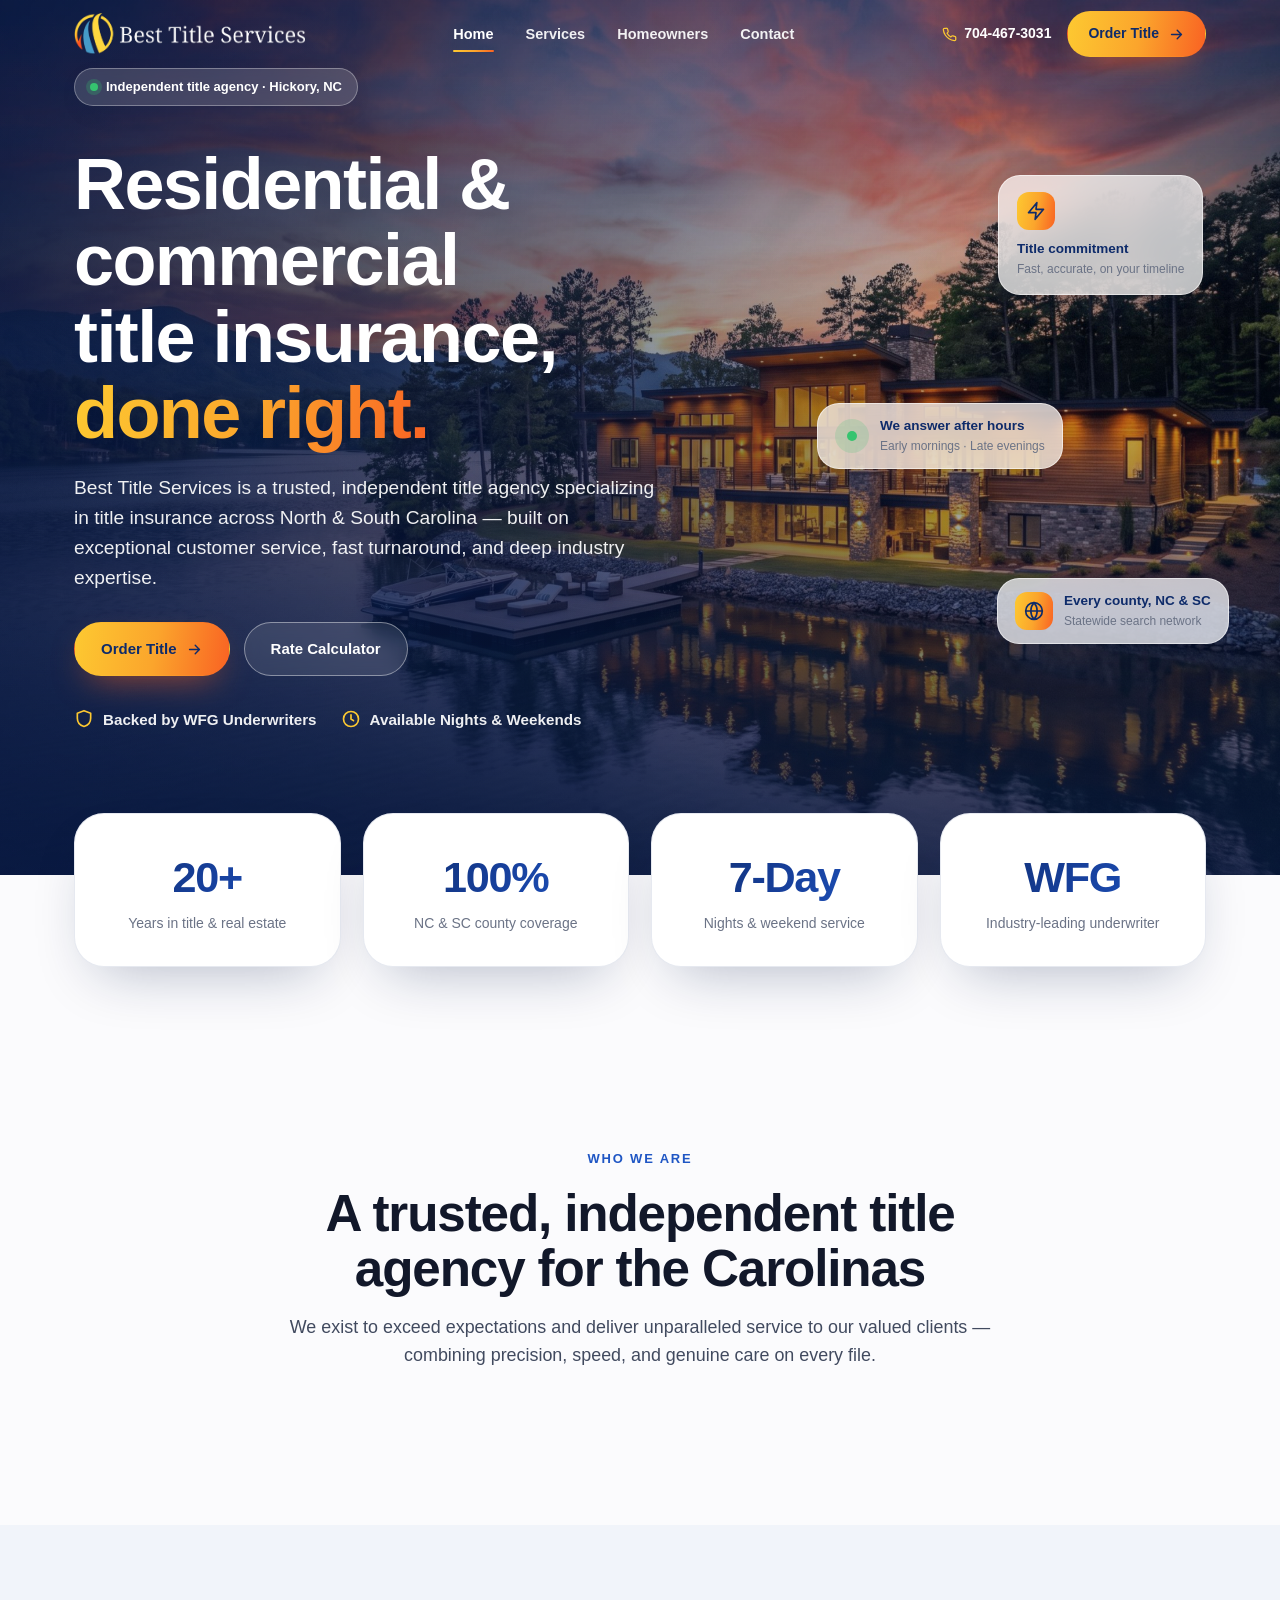
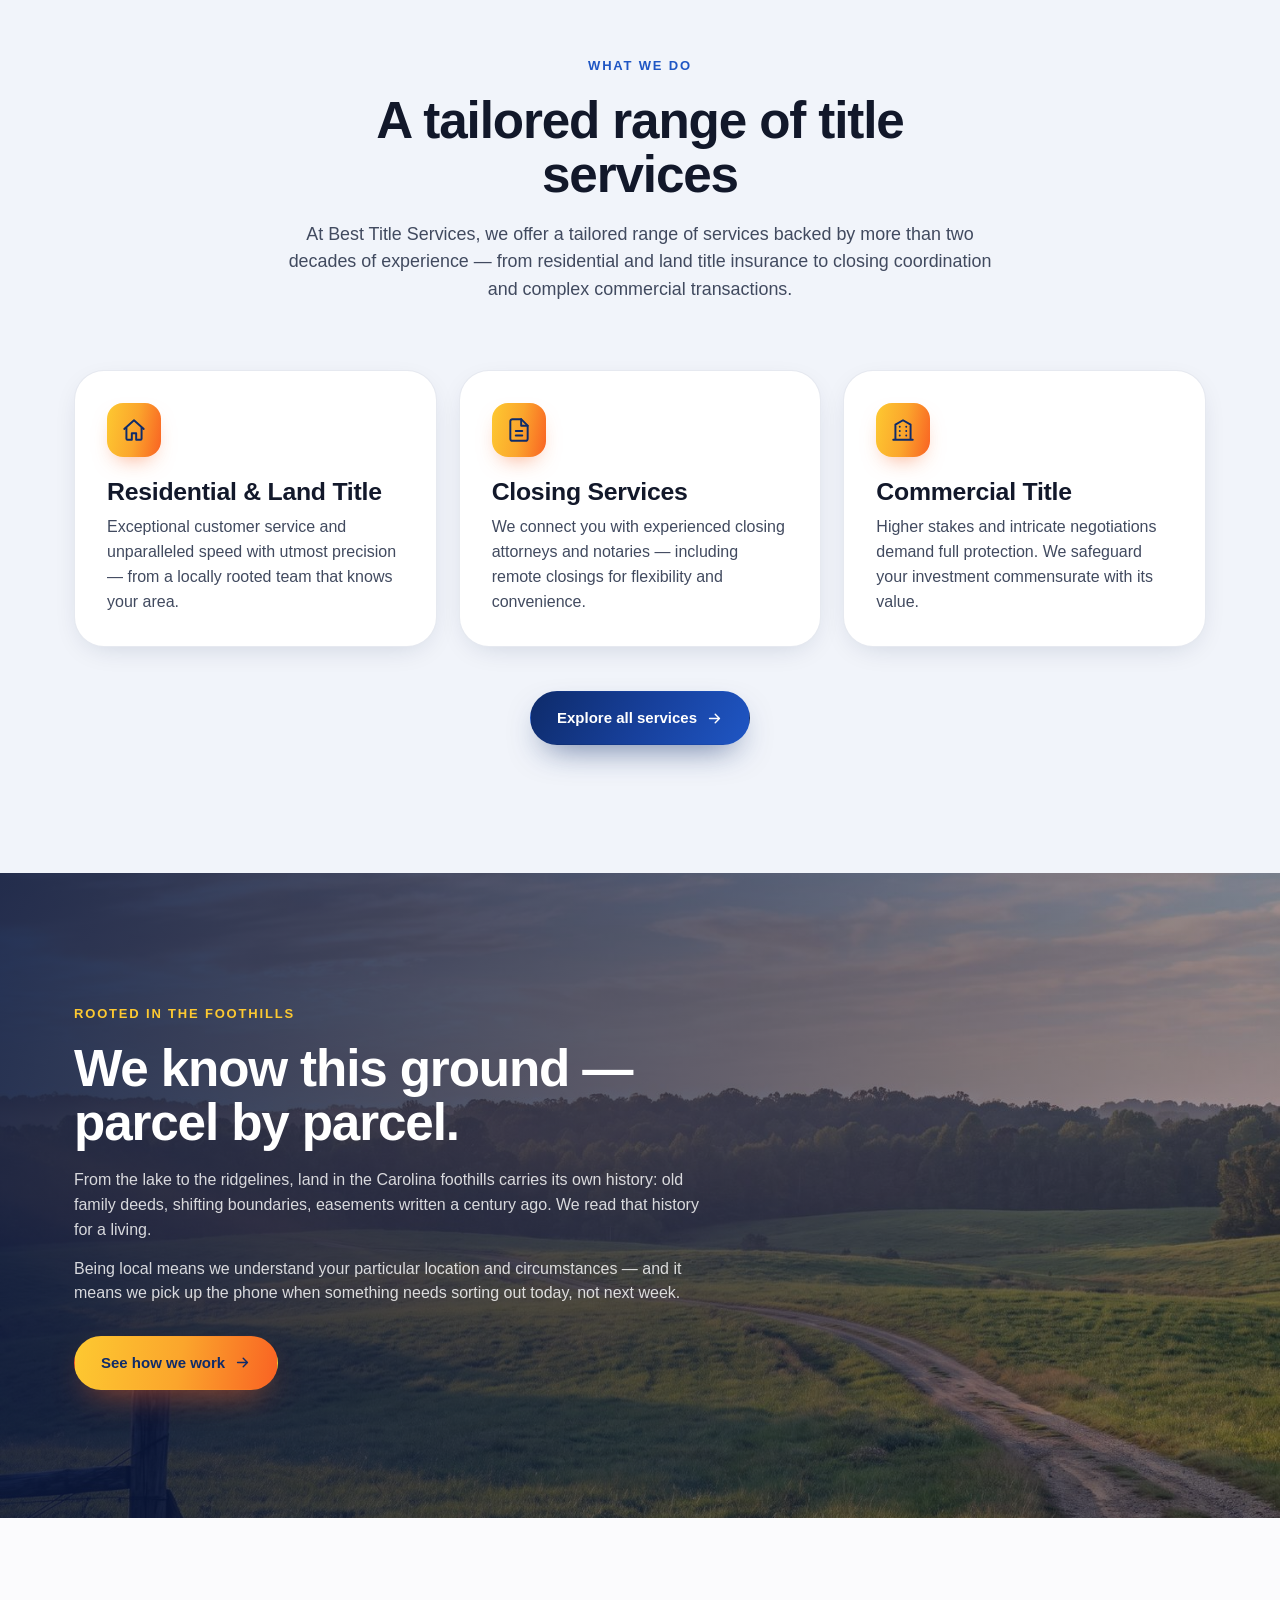
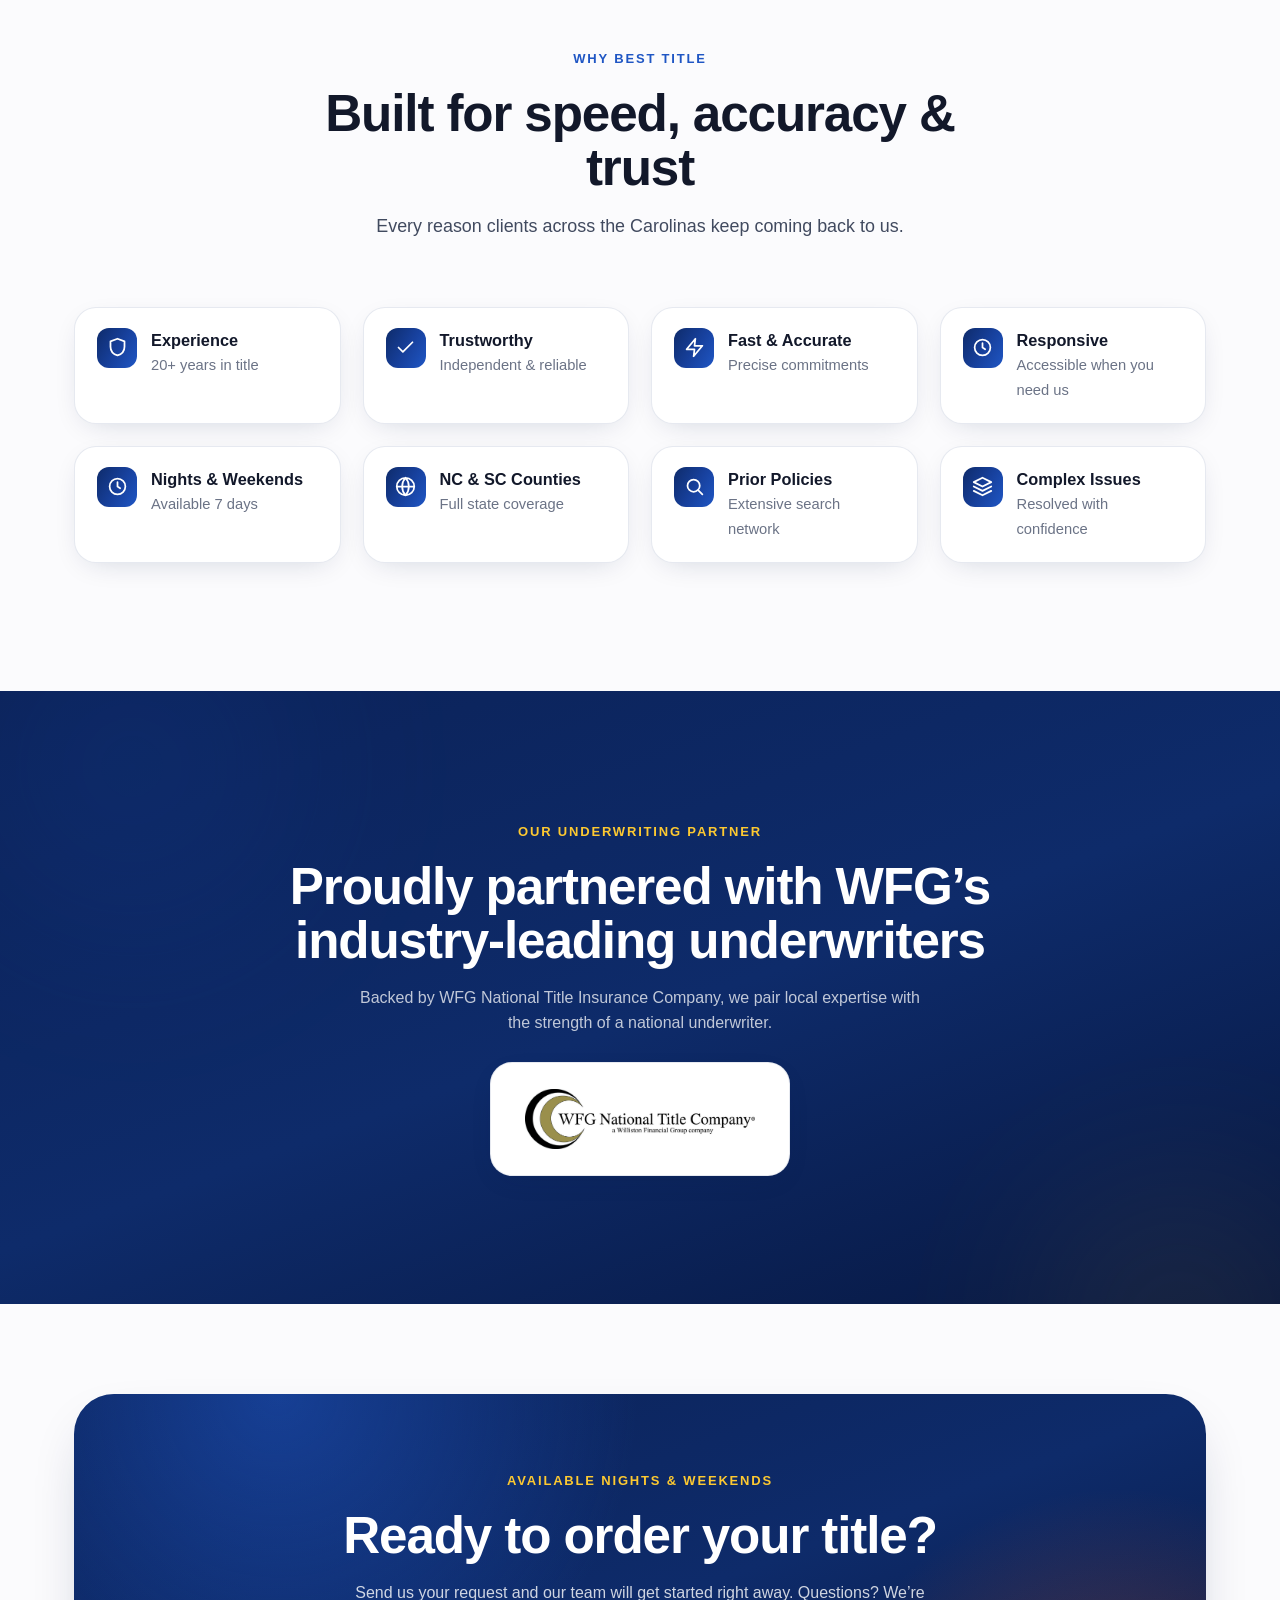
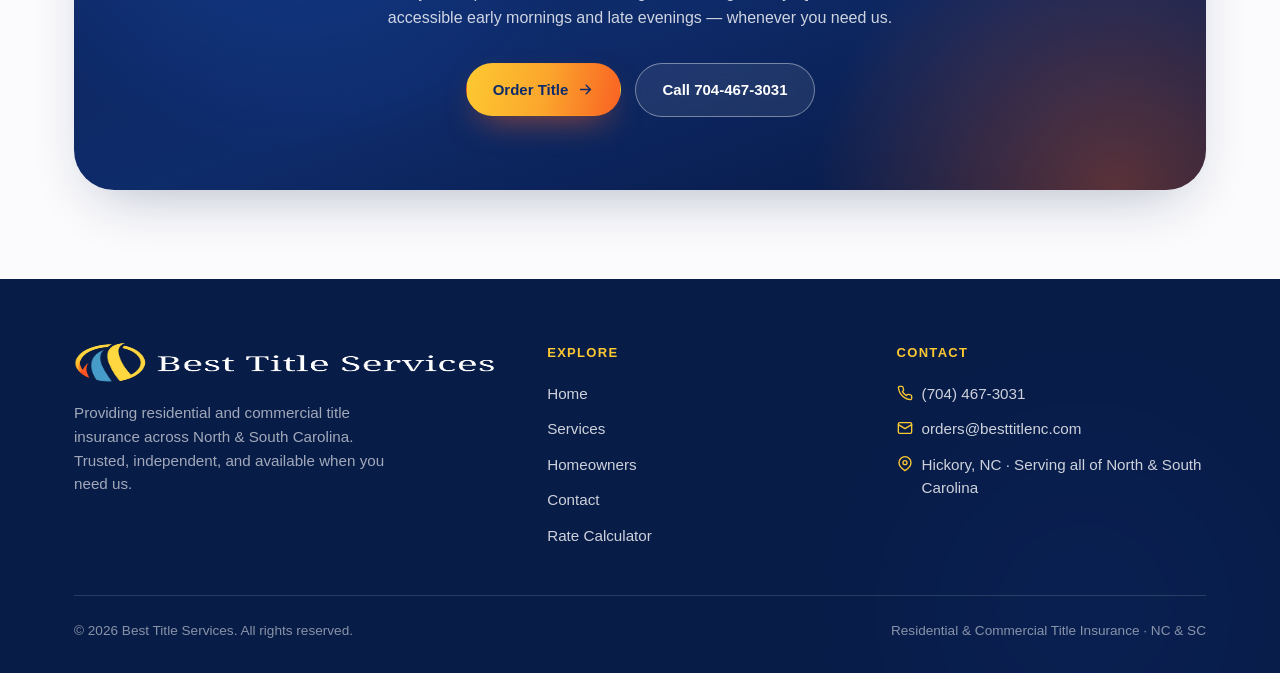
==== index.html @ bedb89c6 "Build Best Title Services site Static four-page site for Best Title Services (Hickory, NC), built on" ====
<!DOCTYPE html>
<html lang="en">
<head>
<meta charset="UTF-8" />
<meta name="viewport" content="width=device-width, initial-scale=1.0" />
<title>Best Title Services — Residential &amp; Commercial Title Insurance in Hickory, NC</title>
<meta name="description" content="Best Title Services is a trusted, independent title agency providing residential and commercial title insurance across North and South Carolina. Based in Hickory, NC. Fast, accurate, and available nights and weekends." />
<link rel="canonical" href="https://www.besttitlenc.com/" />
<meta property="og:title" content="Best Title Services — Residential &amp; Commercial Title Insurance in Hickory, NC" />
<meta property="og:description" content="Best Title Services is a trusted, independent title agency providing residential and commercial title insurance across North and South Carolina. Based in Hickory, NC. Fast, accurate, and available nights and weekends." />
<meta property="og:type" content="website" />
<meta property="og:url" content="https://www.besttitlenc.com/" />
<meta property="og:image" content="https://www.besttitlenc.com/assets/img/hero-lake.jpg" />
<meta name="theme-color" content="#0e2b6a" />
<link rel="icon" href="assets/img/favicon.png" />
<link rel="apple-touch-icon" href="assets/img/favicon.png" />
<link rel="stylesheet" href="assets/css/style.css" />
</head>
<body>

<!-- NAV -->
<header class="nav">
  <div class="nav__inner">
    <a href="index.html" class="nav__logo" aria-label="Best Title Services home">
      <img class="logo-dark" src="assets/img/logo-dark.png" alt="Best Title Services" width="420" height="200" />
      <img class="logo-light" src="assets/img/logo-light.png" alt="Best Title Services" width="420" height="200" />
    </a>
    <nav class="nav__links">
      <a href="index.html" class="active">Home</a>
      <a href="services.html">Services</a>
      <a href="homeowners.html">Homeowners</a>
      <a href="contact.html">Contact</a>
    </nav>
    <div class="nav__cta">
      <a href="tel:7044673031" class="nav__phone"><svg viewBox="0 0 24 24" fill="none" stroke="currentColor" stroke-width="2" stroke-linecap="round" stroke-linejoin="round"><path d="M22 16.92v3a2 2 0 0 1-2.18 2 19.79 19.79 0 0 1-8.63-3.07 19.5 19.5 0 0 1-6-6 19.79 19.79 0 0 1-3.07-8.67A2 2 0 0 1 4.11 2h3a2 2 0 0 1 2 1.72 12.84 12.84 0 0 0 .7 2.81 2 2 0 0 1-.45 2.11L8.09 9.91a16 16 0 0 0 6 6l1.27-1.27a2 2 0 0 1 2.11-.45 12.84 12.84 0 0 0 2.81.7A2 2 0 0 1 22 16.92z"/></svg>704-467-3031</a>
      <a href="mailto:orders@besttitlenc.com?subject=New%20Title%20Request%20Best%20Title%20Services" class="btn btn--primary btn--sm">Order Title <svg viewBox="0 0 24 24" fill="none" stroke="currentColor" stroke-width="2" stroke-linecap="round" stroke-linejoin="round"><path d="M5 12h14M13 6l6 6-6 6"/></svg></a>
      <button class="nav__burger" aria-label="Menu" aria-expanded="false"><span></span><span></span><span></span></button>
    </div>
  </div>
</header>

<div class="mobile-menu">
  <a href="index.html">Home</a>
  <a href="services.html">Services</a>
  <a href="homeowners.html">Homeowners</a>
  <a href="contact.html">Contact</a>
  <a href="tel:7044673031">Call 704-467-3031</a>
  <a href="mailto:orders@besttitlenc.com?subject=New%20Title%20Request%20Best%20Title%20Services" class="btn btn--primary">Order Title</a>
</div>

<!-- HERO -->
<section class="hero hero--home" id="top">
  <div class="hero__bg">
    <img src="assets/img/hero-lake.jpg" alt="Lake Hickory at sunset with the Blue Ridge foothills beyond" fetchpriority="high" width="2400" height="1600" />
  </div>
  <div class="wrap">
    <div class="hero__content" data-reveal>
      <span class="hero__badge"><span class="dot"></span>Independent title agency &middot; Hickory, NC</span>
      <h1>Residential &amp; commercial title insurance, <span class="text-grad">done right.</span></h1>
      <p class="hero__sub">Best Title Services is a trusted, independent title agency specializing in title insurance across North &amp; South Carolina &mdash; built on exceptional customer service, fast turnaround, and deep industry expertise.</p>
      <div class="hero__actions">
        <a href="mailto:orders@besttitlenc.com?subject=New%20Title%20Request%20Best%20Title%20Services" class="btn btn--gold">Order Title <svg viewBox="0 0 24 24" fill="none" stroke="currentColor" stroke-width="2" stroke-linecap="round" stroke-linejoin="round"><path d="M5 12h14M13 6l6 6-6 6"/></svg></a>
        <a href="https://rates.wfgnationaltitle.com/" target="_blank" rel="noopener" class="btn btn--ghost">Rate Calculator</a>
      </div>
      <div class="hero-badges">
        <span><svg viewBox="0 0 24 24" fill="none" stroke="currentColor" stroke-width="2" stroke-linecap="round" stroke-linejoin="round"><path d="M12 2 4 5v6c0 5 3.4 8.6 8 10 4.6-1.4 8-5 8-10V5l-8-3z"/></svg> Backed by WFG Underwriters</span>
        <span><svg viewBox="0 0 24 24" fill="none" stroke="currentColor" stroke-width="2" stroke-linecap="round" stroke-linejoin="round"><circle cx="12" cy="12" r="9"/><path d="M12 7v5l3 2"/></svg> Available Nights &amp; Weekends</span>
      </div>
    </div>
  </div>

  <div class="hero__floats" aria-hidden="true">
    <div class="fc-wrap fc-a" data-parallax="16">
      <div class="float-card anim-float">
        <div class="fc-ico"><svg viewBox="0 0 24 24" fill="none" stroke="currentColor" stroke-width="2" stroke-linecap="round" stroke-linejoin="round"><path d="M13 2 3 14h9l-1 8 10-12h-9l1-8z"/></svg></div>
        <div class="fc-title">Title commitment</div>
        <div class="fc-sub">Fast, accurate, on your timeline</div>
      </div>
    </div>
    <div class="fc-wrap fc-b" data-parallax="26">
      <div class="float-card float-card--row anim-float delay">
        <div class="pulse"><i></i></div>
        <div>
          <div class="fc-title">We answer after hours</div>
          <div class="fc-sub">Early mornings &middot; Late evenings</div>
        </div>
      </div>
    </div>
    <div class="fc-wrap fc-c" data-parallax="12">
      <div class="float-card float-card--row anim-float delay2">
        <div class="fc-ico"><svg viewBox="0 0 24 24" fill="none" stroke="currentColor" stroke-width="2" stroke-linecap="round" stroke-linejoin="round"><path d="M12 2a10 10 0 1 0 0 20 10 10 0 0 0 0-20zM2 12h20M12 2a15 15 0 0 1 0 20 15 15 0 0 1 0-20z"/></svg></div>
        <div>
          <div class="fc-title">Every county, NC &amp; SC</div>
          <div class="fc-sub">Statewide search network</div>
        </div>
      </div>
    </div>
  </div>

</section>

<!-- TRUST STATS -->
<section class="section section--tight stats-float">
  <div class="wrap">
    <div class="stats">
      <div class="stat-card" data-reveal><b class="text-grad-b">20+</b><span>Years in title &amp; real estate</span></div>
      <div class="stat-card d1" data-reveal><b class="text-grad-b">100%</b><span>NC &amp; SC county coverage</span></div>
      <div class="stat-card d2" data-reveal><b class="text-grad-b">7-Day</b><span>Nights &amp; weekend service</span></div>
      <div class="stat-card d3" data-reveal><b class="text-grad-b">WFG</b><span>Industry-leading underwriter</span></div>
    </div>
  </div>
</section>

<!-- INTRO / MISSION -->
<section class="section section--tight">
  <div class="wrap">
    <div class="section-head" data-reveal>
      <span class="eyebrow">Who we are</span>
      <h2>A trusted, independent title agency for the Carolinas</h2>
      <p>We exist to exceed expectations and deliver unparalleled service to our valued clients &mdash; combining precision, speed, and genuine care on every file.</p>
    </div>
  </div>
</section>

<!-- SERVICES PREVIEW -->
<section class="section" style="background:var(--bg-2);">
  <div class="wrap">
    <div class="section-head" data-reveal>
      <span class="eyebrow">What we do</span>
      <h2>A tailored range of title services</h2>
      <p>At Best Title Services, we offer a tailored range of services backed by more than two decades of experience &mdash; from residential and land title insurance to closing coordination and complex commercial transactions.</p>
    </div>
    <div class="grid grid-3">
      <a href="services.html" class="card" data-reveal>
        <div class="card__ico"><svg viewBox="0 0 24 24" fill="none" stroke="currentColor" stroke-width="1.8" stroke-linecap="round" stroke-linejoin="round"><path d="m3 11 9-8 9 8"/><path d="M5 10v10a1 1 0 0 0 1 1h4v-6h4v6h4a1 1 0 0 0 1-1V10"/></svg></div>
        <h3>Residential &amp; Land Title</h3>
        <p>Exceptional customer service and unparalleled speed with utmost precision &mdash; from a locally rooted team that knows your area.</p>
      </a>
      <a href="services.html" class="card d1" data-reveal>
        <div class="card__ico"><svg viewBox="0 0 24 24" fill="none" stroke="currentColor" stroke-width="1.8" stroke-linecap="round" stroke-linejoin="round"><path d="M14 2H6a2 2 0 0 0-2 2v16a2 2 0 0 0 2 2h12a2 2 0 0 0 2-2V8z"/><path d="M14 2v6h6M9 13h6M9 17h6"/></svg></div>
        <h3>Closing Services</h3>
        <p>We connect you with experienced closing attorneys and notaries &mdash; including remote closings for flexibility and convenience.</p>
      </a>
      <a href="services.html" class="card d2" data-reveal>
        <div class="card__ico"><svg viewBox="0 0 24 24" fill="none" stroke="currentColor" stroke-width="1.8" stroke-linecap="round" stroke-linejoin="round"><path d="M3 21h18M5 21V7l7-4 7 4v14M9 9h.01M15 9h.01M9 13h.01M15 13h.01M9 17h.01M15 17h.01"/></svg></div>
        <h3>Commercial Title</h3>
        <p>Higher stakes and intricate negotiations demand full protection. We safeguard your investment commensurate with its value.</p>
      </a>
    </div>
    <div style="text-align:center;margin-top:44px;" data-reveal>
      <a href="services.html" class="btn btn--primary">Explore all services <svg viewBox="0 0 24 24" fill="none" stroke="currentColor" stroke-width="2" stroke-linecap="round" stroke-linejoin="round"><path d="M5 12h14M13 6l6 6-6 6"/></svg></a>
    </div>
  </div>
</section>

<!-- ROOTED LOCALLY -->
<section class="section imgband">
  <div class="imgband__bg"><img src="assets/img/land.jpg" alt="Rolling foothills at golden hour outside Hickory, North Carolina" loading="lazy" width="1500" height="1125" /></div>
  <div class="wrap">
    <div style="max-width:640px;" data-reveal>
      <span class="eyebrow">Rooted in the foothills</span>
      <h2>We know this ground &mdash; parcel by parcel.</h2>
      <p style="margin-top:18px;">From the lake to the ridgelines, land in the Carolina foothills carries its own history: old family deeds, shifting boundaries, easements written a century ago. We read that history for a living.</p>
      <p style="margin-top:14px;">Being local means we understand your particular location and circumstances &mdash; and it means we pick up the phone when something needs sorting out today, not next week.</p>
      <div style="margin-top:30px;">
        <a href="services.html" class="btn btn--gold">See how we work <svg viewBox="0 0 24 24" fill="none" stroke="currentColor" stroke-width="2" stroke-linecap="round" stroke-linejoin="round"><path d="M5 12h14M13 6l6 6-6 6"/></svg></a>
      </div>
    </div>
  </div>
</section>

<!-- WHY CHOOSE -->
<section class="section">
  <div class="wrap">
    <div class="section-head" data-reveal>
      <span class="eyebrow">Why Best Title</span>
      <h2>Built for speed, accuracy &amp; trust</h2>
      <p>Every reason clients across the Carolinas keep coming back to us.</p>
    </div>
    <div class="grid grid-4">
      <div class="feature" data-reveal><div class="feature__ico"><svg viewBox="0 0 24 24" fill="none" stroke="currentColor" stroke-width="2" stroke-linecap="round" stroke-linejoin="round"><path d="M12 2 4 5v6c0 5 3.4 8.6 8 10 4.6-1.4 8-5 8-10V5l-8-3z"/></svg></div><div><b>Experience</b><span>20+ years in title</span></div></div>
      <div class="feature d1" data-reveal><div class="feature__ico"><svg viewBox="0 0 24 24" fill="none" stroke="currentColor" stroke-width="2" stroke-linecap="round" stroke-linejoin="round"><path d="M20 6 9 17l-5-5"/></svg></div><div><b>Trustworthy</b><span>Independent &amp; reliable</span></div></div>
      <div class="feature d2" data-reveal><div class="feature__ico"><svg viewBox="0 0 24 24" fill="none" stroke="currentColor" stroke-width="2" stroke-linecap="round" stroke-linejoin="round"><path d="M13 2 3 14h9l-1 8 10-12h-9l1-8z"/></svg></div><div><b>Fast &amp; Accurate</b><span>Precise commitments</span></div></div>
      <div class="feature d3" data-reveal><div class="feature__ico"><svg viewBox="0 0 24 24" fill="none" stroke="currentColor" stroke-width="2" stroke-linecap="round" stroke-linejoin="round"><circle cx="12" cy="12" r="9"/><path d="M12 7v5l3 2"/></svg></div><div><b>Responsive</b><span>Accessible when you need us</span></div></div>
      <div class="feature" data-reveal><div class="feature__ico"><svg viewBox="0 0 24 24" fill="none" stroke="currentColor" stroke-width="2" stroke-linecap="round" stroke-linejoin="round"><circle cx="12" cy="12" r="9"/><path d="M12 7v5l3 2"/></svg></div><div><b>Nights &amp; Weekends</b><span>Available 7 days</span></div></div>
      <div class="feature d1" data-reveal><div class="feature__ico"><svg viewBox="0 0 24 24" fill="none" stroke="currentColor" stroke-width="2" stroke-linecap="round" stroke-linejoin="round"><path d="M12 2a10 10 0 1 0 0 20 10 10 0 0 0 0-20zM2 12h20M12 2a15 15 0 0 1 0 20 15 15 0 0 1 0-20z"/></svg></div><div><b>NC &amp; SC Counties</b><span>Full state coverage</span></div></div>
      <div class="feature d2" data-reveal><div class="feature__ico"><svg viewBox="0 0 24 24" fill="none" stroke="currentColor" stroke-width="2" stroke-linecap="round" stroke-linejoin="round"><circle cx="11" cy="11" r="7"/><path d="m21 21-4.3-4.3"/></svg></div><div><b>Prior Policies</b><span>Extensive search network</span></div></div>
      <div class="feature d3" data-reveal><div class="feature__ico"><svg viewBox="0 0 24 24" fill="none" stroke="currentColor" stroke-width="2" stroke-linecap="round" stroke-linejoin="round"><path d="M12 2 2 7l10 5 10-5-10-5zM2 17l10 5 10-5M2 12l10 5 10-5"/></svg></div><div><b>Complex Issues</b><span>Resolved with confidence</span></div></div>
    </div>
  </div>
</section>

<!-- WFG PARTNER -->
<section class="section band">
  <div class="blob blob--a" style="top:-30%;left:-10%;opacity:.34;"></div>
  <div class="blob blob--b" style="bottom:-40%;right:-10%;opacity:.24;"></div>
  <div class="wrap">
    <div class="partner" data-reveal>
      <span class="eyebrow eyebrow--light">Our underwriting partner</span>
      <h2>Proudly partnered with WFG&rsquo;s<br>industry-leading underwriters</h2>
      <p style="max-width:580px;margin:18px auto 0;">Backed by WFG National Title Insurance Company, we pair local expertise with the strength of a national underwriter.</p>
      <div class="partner__logo"><img src="assets/img/wfg.png" alt="WFG National Title Insurance Company" loading="lazy" /></div>
    </div>
  </div>
</section>

<!-- CTA -->
<section class="section section--tight">
  <div class="wrap">
    <div class="cta-card" data-reveal>
      <span class="eyebrow eyebrow--light">Available nights &amp; weekends</span>
      <h2>Ready to order your title?</h2>
      <p>Send us your request and our team will get started right away. Questions? We&rsquo;re accessible early mornings and late evenings &mdash; whenever you need us.</p>
      <div class="cta-actions">
        <a href="mailto:orders@besttitlenc.com?subject=New%20Title%20Request%20Best%20Title%20Services" class="btn btn--gold">Order Title <svg viewBox="0 0 24 24" fill="none" stroke="currentColor" stroke-width="2" stroke-linecap="round" stroke-linejoin="round"><path d="M5 12h14M13 6l6 6-6 6"/></svg></a>
        <a href="tel:7044673031" class="btn btn--outline-light">Call 704-467-3031</a>
      </div>
    </div>
  </div>
</section>

<!-- FOOTER -->
<footer class="footer">
  <div class="blob blob--a" style="bottom:-50%;right:-5%;opacity:.20;"></div>
  <div class="wrap">
    <div class="footer__grid">
      <div>
        <div class="footer__logo"><img src="assets/img/logo-light.png" alt="Best Title Services" width="420" height="200" /></div>
        <p>Providing residential and commercial title insurance across North &amp; South Carolina. Trusted, independent, and available when you need us.</p>
      </div>
      <div>
        <h4>Explore</h4>
        <div class="footer__links">
          <a href="index.html">Home</a>
          <a href="services.html">Services</a>
          <a href="homeowners.html">Homeowners</a>
          <a href="contact.html">Contact</a>
          <a href="https://rates.wfgnationaltitle.com/" target="_blank" rel="noopener">Rate Calculator</a>
        </div>
      </div>
      <div>
        <h4>Contact</h4>
        <div class="footer__contact">
          <a href="tel:7044673031"><svg viewBox="0 0 24 24" fill="none" stroke="currentColor" stroke-width="2" stroke-linecap="round" stroke-linejoin="round"><path d="M22 16.92v3a2 2 0 0 1-2.18 2 19.79 19.79 0 0 1-8.63-3.07 19.5 19.5 0 0 1-6-6 19.79 19.79 0 0 1-3.07-8.67A2 2 0 0 1 4.11 2h3a2 2 0 0 1 2 1.72 12.84 12.84 0 0 0 .7 2.81 2 2 0 0 1-.45 2.11L8.09 9.91a16 16 0 0 0 6 6l1.27-1.27a2 2 0 0 1 2.11-.45 12.84 12.84 0 0 0 2.81.7A2 2 0 0 1 22 16.92z"/></svg>(704) 467-3031</a>
          <a href="mailto:orders@besttitlenc.com"><svg viewBox="0 0 24 24" fill="none" stroke="currentColor" stroke-width="2" stroke-linecap="round" stroke-linejoin="round"><rect x="2" y="4" width="20" height="16" rx="2"/><path d="m22 7-10 6L2 7"/></svg>orders@besttitlenc.com</a>
          <span><svg viewBox="0 0 24 24" fill="none" stroke="currentColor" stroke-width="2" stroke-linecap="round" stroke-linejoin="round"><path d="M21 10c0 6-9 12-9 12s-9-6-9-12a9 9 0 0 1 18 0z"/><circle cx="12" cy="10" r="3"/></svg>Hickory, NC &middot; Serving all of North &amp; South Carolina</span>
        </div>
      </div>
    </div>
    <div class="footer__bottom">
      <span>&copy; <span id="year">2026</span> Best Title Services. All rights reserved.</span>
      <span>Residential &amp; Commercial Title Insurance &middot; NC &amp; SC</span>
    </div>
  </div>
</footer>

<script src="assets/js/main.js"></script>
</body>
</html>
---- assets/css/style.css ----
/* =========================================================
   Best Title Services — Design System
   Hickory, NC · Apple-inspired · floating glass · soft motion
   Brand: #0e2b6a navy · #fdc931 gold · #f96223 orange
   ========================================================= */

:root {
  /* Ink & surface */
  --ink:        #12182a;
  --ink-soft:   #414a5f;
  --muted:      #6b7386;
  --line:       rgba(14, 43, 106, 0.10);
  --bg:         #fbfbfd;
  --bg-2:       #f1f4fa;
  --white:      #ffffff;

  /* Brand */
  --navy:       #0e2b6a;
  --navy-deep:  #081c48;
  --navy-lift:  #1f56c4;
  --gold:       #fdc931;
  --gold-deep:  #e8ae12;
  --orange:     #f96223;

  --brand:      #0e2b6a;
  --brand-2:    #1f56c4;

  --grad-brand: linear-gradient(120deg, #0e2b6a 0%, #17409c 52%, #1f56c4 100%);
  --grad-warm:  linear-gradient(100deg, #fdc931 0%, #fba52c 52%, #f96223 100%);
  --grad-ink:   linear-gradient(160deg, #0b2258 0%, #0e2b6a 52%, #071740 100%);

  /* Glass */
  --glass-bg:     rgba(255, 255, 255, 0.66);
  --glass-brd:    rgba(255, 255, 255, 0.72);
  --glass-shadow: 0 20px 50px -20px rgba(8, 28, 72, 0.34);

  /* Radius & motion */
  --r-sm: 14px;
  --r:    22px;
  --r-lg: 30px;
  --r-xl: 40px;
  --ease: cubic-bezier(0.22, 1, 0.36, 1);
  --shadow-card: 0 24px 60px -24px rgba(8, 28, 72, 0.32);
  --shadow-soft: 0 8px 30px -12px rgba(8, 28, 72, 0.20);

  --maxw: 1180px;
  --nav-h: 68px;
}

/* ---------- Reset ---------- */
* { margin: 0; padding: 0; box-sizing: border-box; }
html { scroll-behavior: smooth; -webkit-text-size-adjust: 100%; }
body {
  font-family: -apple-system, BlinkMacSystemFont, "SF Pro Display", "Segoe UI",
               Roboto, Helvetica, Arial, sans-serif;
  color: var(--ink);
  background: var(--bg);
  line-height: 1.55;
  -webkit-font-smoothing: antialiased;
  text-rendering: optimizeLegibility;
  overflow-x: hidden;
}
img { display: block; max-width: 100%; }
a { color: inherit; text-decoration: none; }
button { font-family: inherit; cursor: pointer; }
::selection { background: rgba(253, 201, 49, 0.42); color: var(--navy); }

/* ---------- Layout ---------- */
.wrap { width: 100%; max-width: var(--maxw); margin: 0 auto; padding: 0 24px; }
.section { position: relative; padding: clamp(70px, 10vw, 130px) 0; }
.section--tight { padding: clamp(48px, 7vw, 90px) 0; }

.eyebrow {
  display: inline-block;
  font-size: 13px; font-weight: 700; letter-spacing: 0.14em;
  text-transform: uppercase;
  color: var(--brand-2);
  margin-bottom: 18px;
}
.eyebrow--light { color: var(--gold); }

h1, h2, h3 { letter-spacing: -0.022em; line-height: 1.06; font-weight: 700; color: var(--ink); }
h1 { font-size: clamp(2.5rem, 6vw, 4.5rem); }
h2 { font-size: clamp(2rem, 4.4vw, 3.2rem); }
h3 { font-size: clamp(1.25rem, 2.2vw, 1.55rem); letter-spacing: -0.01em; }
p  { color: var(--ink-soft); font-size: clamp(1rem, 1.2vw, 1.1rem); }

.lead { font-size: clamp(1.1rem, 1.5vw, 1.3rem); color: var(--ink-soft); }
.section-head { max-width: 730px; margin: 0 auto clamp(40px, 6vw, 66px); text-align: center; }
.section-head p { margin-top: 18px; font-size: clamp(1.05rem, 1.4vw, 1.2rem); }

/* Gradient text — warm for dark grounds, blue for light grounds */
.text-grad {
  background: var(--grad-warm);
  -webkit-background-clip: text; background-clip: text;
  -webkit-text-fill-color: transparent; color: transparent;
}
.text-grad-b {
  background: var(--grad-brand);
  -webkit-background-clip: text; background-clip: text;
  -webkit-text-fill-color: transparent; color: transparent;
}

/* ---------- Buttons ---------- */
.btn {
  display: inline-flex; align-items: center; gap: 9px;
  padding: 14px 26px; border-radius: 999px;
  font-size: 15px; font-weight: 650; border: 1px solid transparent;
  transition: transform .35s var(--ease), box-shadow .35s var(--ease),
              background .3s var(--ease), color .3s var(--ease);
  white-space: nowrap;
}
.btn svg { width: 17px; height: 17px; transition: transform .35s var(--ease); }
.btn:hover svg { transform: translateX(3px); }
.btn--primary {
  color: #fff; background: var(--grad-brand);
  box-shadow: 0 14px 34px -14px rgba(14, 43, 106, 0.75);
}
.btn--primary:hover { transform: translateY(-3px); box-shadow: 0 22px 44px -16px rgba(14, 43, 106, 0.85); }
.btn--gold {
  color: var(--navy); background: var(--grad-warm);
  box-shadow: 0 14px 34px -14px rgba(249, 98, 35, 0.7);
}
.btn--gold:hover { transform: translateY(-3px); box-shadow: 0 22px 46px -16px rgba(249, 98, 35, 0.8); }
.btn--ghost { color: var(--ink); background: rgba(255,255,255,0.6); border-color: var(--line); backdrop-filter: blur(8px); }
.btn--ghost:hover { transform: translateY(-3px); box-shadow: var(--shadow-soft); }
.btn--light { color: var(--navy); background: #fff; }
.btn--light:hover { transform: translateY(-3px); box-shadow: 0 20px 40px -14px rgba(0,0,0,0.4); }
.btn--outline-light { color: #fff; border-color: rgba(255,255,255,0.4); background: rgba(255,255,255,0.08); backdrop-filter: blur(8px); }
.btn--outline-light:hover { transform: translateY(-3px); background: rgba(255,255,255,0.16); }
.btn--sm { padding: 11px 20px; font-size: 14px; }

/* ---------- Navbar ---------- */
.nav {
  position: fixed; top: 0; left: 0; right: 0; z-index: 100;
  height: var(--nav-h);
  display: flex; align-items: center;
  transition: background .4s var(--ease), box-shadow .4s var(--ease), backdrop-filter .4s var(--ease);
}
.nav__inner {
  width: 100%; max-width: var(--maxw); margin: 0 auto; padding: 0 24px;
  display: flex; align-items: center; justify-content: space-between; gap: 18px;
}
.nav.scrolled {
  background: rgba(251, 251, 253, 0.80);
  backdrop-filter: saturate(180%) blur(20px);
  -webkit-backdrop-filter: saturate(180%) blur(20px);
  box-shadow: 0 1px 0 rgba(14, 43, 106, 0.08);
}
.nav__logo { display: flex; align-items: center; }
.nav__logo img { height: 42px; width: auto; }
.nav__logo .logo-light { display: none; }
.nav__links { display: flex; align-items: center; gap: 32px; }
.nav__links a {
  font-size: 14.5px; font-weight: 550; color: var(--ink-soft);
  position: relative; transition: color .25s var(--ease);
}
.nav__links a::after {
  content: ""; position: absolute; left: 0; bottom: -7px; height: 2px; width: 0;
  background: var(--grad-warm); border-radius: 2px; transition: width .3s var(--ease);
}
.nav__links a:hover, .nav__links a.active { color: var(--ink); }
.nav__links a:hover::after, .nav__links a.active::after { width: 100%; }
.nav__cta { display: flex; align-items: center; gap: 16px; }
.nav__phone { display: inline-flex; align-items: center; gap: 7px; font-size: 14px; font-weight: 650; color: var(--ink); }
.nav__phone svg { width: 15px; height: 15px; color: var(--brand-2); }
.nav__burger {
  display: none; width: 42px; height: 42px; border-radius: 12px;
  background: rgba(255,255,255,0.6); border: 1px solid var(--line);
  flex-direction: column; align-items: center; justify-content: center; gap: 5px;
}
.nav__burger span { width: 18px; height: 2px; background: var(--ink); border-radius: 2px; transition: .3s var(--ease); }
.nav.open .nav__burger span:nth-child(1) { transform: translateY(7px) rotate(45deg); }
.nav.open .nav__burger span:nth-child(2) { opacity: 0; }
.nav.open .nav__burger span:nth-child(3) { transform: translateY(-7px) rotate(-45deg); }

/* Mobile menu */
.mobile-menu {
  position: fixed; inset: var(--nav-h) 0 auto 0; z-index: 99;
  background: rgba(251,251,253,0.97); backdrop-filter: blur(24px);
  padding: 24px; display: flex; flex-direction: column; gap: 4px;
  transform: translateY(-140%); transition: transform .5s var(--ease);
  box-shadow: var(--shadow-soft); border-bottom: 1px solid var(--line);
}
.mobile-menu.open { transform: translateY(0); }
.mobile-menu a { padding: 14px 8px; font-size: 18px; font-weight: 550; border-bottom: 1px solid var(--line); }
.mobile-menu .btn { margin-top: 16px; justify-content: center; border-bottom: none; }

/* ---------- Backdrop blobs ---------- */
.blob { position: absolute; border-radius: 50%; filter: blur(70px); opacity: 0.5; z-index: 0; pointer-events: none; }
.blob--a { width: 520px; height: 520px; background: radial-gradient(circle, rgba(31,86,196,0.45), transparent 70%); }
.blob--b { width: 460px; height: 460px; background: radial-gradient(circle, rgba(253,201,49,0.40), transparent 70%); }
.blob--c { width: 400px; height: 400px; background: radial-gradient(circle, rgba(249,98,35,0.32), transparent 70%); }

/* ---------- HERO ---------- */
.hero { position: relative; padding-top: calc(var(--nav-h) + clamp(48px, 8vw, 96px)); padding-bottom: clamp(60px, 9vw, 110px); overflow: hidden; }
.hero__badge {
  display: inline-flex; align-items: center; gap: 8px; padding: 8px 15px; margin-bottom: 24px;
  background: rgba(255,255,255,0.7); border: 1px solid var(--glass-brd); border-radius: 999px;
  font-size: 13px; font-weight: 650; color: var(--ink-soft); box-shadow: var(--shadow-soft);
  backdrop-filter: blur(10px);
}
.hero__badge .dot { width: 8px; height: 8px; border-radius: 50%; background: #35c46f; box-shadow: 0 0 0 4px rgba(53,196,111,0.24); }
.hero h1 { margin-bottom: 22px; }
.hero__sub { font-size: clamp(1.08rem, 1.5vw, 1.26rem); color: var(--ink-soft); max-width: 560px; margin-bottom: 32px; }
.hero__actions { display: flex; flex-wrap: wrap; gap: 14px; align-items: center; }

/* Floating glass cards */
.fc-wrap { position: absolute; z-index: 4; transition: transform .5s var(--ease); will-change: transform; }
.float-card {
  background: rgba(255,255,255,0.72); backdrop-filter: blur(20px) saturate(170%);
  -webkit-backdrop-filter: blur(20px) saturate(170%);
  border: 1px solid rgba(255,255,255,0.55); border-radius: var(--r);
  box-shadow: var(--glass-shadow); padding: 16px 18px; min-width: 190px;
}
.float-card .fc-title { font-size: 13.5px; font-weight: 750; color: var(--navy); line-height: 1.3; }
.float-card .fc-sub { font-size: 12px; color: var(--muted); margin-top: 2px; }
.float-card .fc-ico {
  width: 38px; height: 38px; border-radius: 12px; display: grid; place-items: center;
  background: var(--grad-warm); color: var(--navy); margin-bottom: 10px;
}
.float-card .fc-ico svg { width: 20px; height: 20px; }
.float-card--row { display: flex; align-items: center; gap: 11px; padding: 13px 17px; }
.float-card--row .fc-ico { margin-bottom: 0; flex: none; }
.float-card .pulse { width: 34px; height: 34px; border-radius: 50%; background: rgba(53,196,111,0.18); display: grid; place-items: center; flex: none; }
.float-card .pulse i { width: 10px; height: 10px; border-radius: 50%; background: #35c46f; animation: pulsed 2.4s var(--ease) infinite; }
@keyframes pulsed { 0%,100% { box-shadow: 0 0 0 0 rgba(53,196,111,.55); } 60% { box-shadow: 0 0 0 9px rgba(53,196,111,0); } }

@keyframes floaty { 0%,100% { transform: translateY(0); } 50% { transform: translateY(-12px); } }
.anim-float { animation: floaty 6.5s ease-in-out infinite; }
.anim-float.delay { animation-delay: -3.2s; }
.anim-float.delay2 { animation-delay: -1.6s; }

/* ---------- Card grids ---------- */
.grid { display: grid; gap: 22px; }
.grid-2 { grid-template-columns: repeat(2, 1fr); }
.grid-3 { grid-template-columns: repeat(3, 1fr); }
.grid-4 { grid-template-columns: repeat(4, 1fr); }

.card {
  position: relative; background: var(--white); border: 1px solid var(--line);
  border-radius: var(--r-lg); padding: 32px; box-shadow: var(--shadow-soft);
  transition: transform .5s var(--ease), box-shadow .5s var(--ease);
  overflow: hidden; z-index: 1;
}
.card::before {
  content: ""; position: absolute; inset: 0; border-radius: inherit; padding: 1px;
  background: var(--grad-warm); -webkit-mask: linear-gradient(#fff 0 0) content-box, linear-gradient(#fff 0 0);
  -webkit-mask-composite: xor; mask-composite: exclude; opacity: 0; transition: opacity .5s var(--ease);
}
.card:hover { transform: translateY(-8px); box-shadow: var(--shadow-card); }
.card:hover::before { opacity: 1; }
.card__ico {
  width: 54px; height: 54px; border-radius: 16px; display: grid; place-items: center;
  background: var(--grad-warm); color: var(--navy); margin-bottom: 22px;
  box-shadow: 0 10px 22px -10px rgba(249, 98, 35, 0.6);
}
.card__ico svg { width: 26px; height: 26px; }
.card h3 { margin-bottom: 10px; }
.card p { font-size: 1rem; margin-bottom: 12px; }
.card p:last-child { margin-bottom: 0; }
.card strong { color: var(--navy); font-weight: 700; }

/* Feature chips */
.feature {
  display: flex; align-items: flex-start; gap: 14px; padding: 20px 22px;
  background: var(--white); border: 1px solid var(--line); border-radius: var(--r);
  box-shadow: var(--shadow-soft); transition: transform .45s var(--ease), box-shadow .45s var(--ease);
}
.feature:hover { transform: translateY(-6px); box-shadow: var(--shadow-card); }
.feature__ico {
  flex: 0 0 auto; width: 40px; height: 40px; border-radius: 12px; display: grid; place-items: center;
  background: var(--grad-brand); color: #fff;
}
.feature__ico svg { width: 21px; height: 21px; }
.feature b { font-size: 1.02rem; font-weight: 650; display: block; color: var(--ink); }
.feature span { font-size: 0.92rem; color: var(--muted); }

/* ---------- Split / alternating media ---------- */
.split { display: grid; grid-template-columns: 1fr 1fr; gap: clamp(34px, 5vw, 70px); align-items: center; }
.split--rev .split__media { order: 2; }
.split__media {
  position: relative; border-radius: var(--r-xl); overflow: hidden; box-shadow: var(--shadow-card);
  border: 1px solid rgba(255,255,255,0.6); aspect-ratio: 4/3;
}
.split__media img { width: 100%; height: 100%; object-fit: cover; transition: transform 1.1s var(--ease); }
.split__media:hover img { transform: scale(1.05); }
.split__body h2 { margin-bottom: 20px; }
.split__body p { margin-bottom: 16px; }
.badge-pill {
  position: absolute; bottom: 18px; left: 18px; padding: 10px 16px; border-radius: 999px;
  background: rgba(255,255,255,0.85); backdrop-filter: blur(12px); border: 1px solid var(--glass-brd);
  font-size: 13px; font-weight: 750; color: var(--navy); box-shadow: var(--shadow-soft);
}

/* Check list */
.checklist { list-style: none; display: grid; gap: 14px; margin-top: 8px; }
.checklist li { display: flex; align-items: flex-start; gap: 12px; font-size: 1.04rem; color: var(--ink-soft); }
.checklist li svg { flex: 0 0 auto; width: 22px; height: 22px; color: var(--orange); margin-top: 2px; }
.checklist--tight li { font-size: 1rem; }

/* ---------- Dark band / CTA ---------- */
.band { position: relative; overflow: hidden; background: var(--grad-ink); color: #fff; }
.band .eyebrow { color: var(--gold); }
.band h2, .band h3 { color: #fff; }
.band p { color: rgba(255,255,255,0.74); }
.band .wrap { position: relative; z-index: 2; }

.cta-card {
  position: relative; overflow: hidden; border-radius: var(--r-xl); padding: clamp(40px, 6vw, 74px);
  background: var(--grad-ink); color: #fff; text-align: center; box-shadow: var(--shadow-card);
}
.cta-card::after {
  content: ""; position: absolute; inset: 0; z-index: 0;
  background: radial-gradient(620px circle at 18% 0%, rgba(31,86,196,0.55), transparent 58%),
              radial-gradient(520px circle at 92% 100%, rgba(249,98,35,0.34), transparent 58%);
}
.cta-card > * { position: relative; z-index: 1; }
.cta-card h2 { color: #fff; margin-bottom: 18px; }
.cta-card p { color: rgba(255,255,255,0.8); max-width: 580px; margin: 0 auto 32px; }
.cta-actions { display: flex; gap: 14px; justify-content: center; flex-wrap: wrap; }

/* Partner / WFG */
.partner { text-align: center; }
.partner__logo {
  max-width: 300px; margin: 26px auto 0; padding: 26px 34px; background: #fff;
  border-radius: var(--r); border: 1px solid var(--line); box-shadow: var(--shadow-soft);
}
.partner__logo img { width: 100%; height: auto; }

/* Stat row */
.stats { display: grid; grid-template-columns: repeat(4, 1fr); gap: 22px; }
.stat-card {
  text-align: center; padding: 30px 20px; border-radius: var(--r-lg);
  background: var(--white); border: 1px solid var(--line); box-shadow: var(--shadow-card);
  transition: transform .45s var(--ease), box-shadow .45s var(--ease);
}
.stat-card:hover { transform: translateY(-6px); }
.stat-card b { font-size: clamp(2rem, 3.4vw, 2.7rem); font-weight: 750; letter-spacing: -0.03em; display: block; }
.stat-card b .text-grad-b { display: inline; }
.stat-card span { font-size: 14px; color: var(--muted); font-weight: 500; }

/* Accordion */
.accordion { max-width: 860px; margin: 0 auto; display: grid; gap: 14px; }
.acc {
  background: var(--white); border: 1px solid var(--line); border-radius: var(--r);
  box-shadow: var(--shadow-soft); overflow: hidden; transition: box-shadow .4s var(--ease);
}
.acc:hover { box-shadow: var(--shadow-card); }
.acc__q {
  width: 100%; text-align: left; padding: 22px 26px; display: flex; align-items: center;
  justify-content: space-between; gap: 18px; background: none; border: none;
  font-size: clamp(1.02rem, 1.5vw, 1.16rem); font-weight: 650; color: var(--ink);
}
.acc__q .ico { flex: 0 0 auto; width: 28px; height: 28px; border-radius: 50%; display: grid; place-items: center; background: var(--bg-2); transition: transform .4s var(--ease), background .3s; }
.acc__q .ico svg { width: 16px; height: 16px; color: var(--brand-2); }
.acc.open .acc__q .ico { transform: rotate(45deg); background: var(--grad-warm); }
.acc.open .acc__q .ico svg { color: var(--navy); }
.acc__a { max-height: 0; overflow: hidden; transition: max-height .5s var(--ease); }
.acc__a-inner { padding: 0 26px 24px; }
.acc__a-inner p { margin-bottom: 12px; }
.acc__a-inner p:last-child { margin-bottom: 0; }

/* Coverage cards */
.cover-2 { display: grid; grid-template-columns: 1fr 1fr; gap: 22px; }
.cover-card { padding: 34px; border-radius: var(--r-lg); box-shadow: var(--shadow-soft); border: 1px solid var(--line); }
.cover-card--yes { background: linear-gradient(180deg, #ffffff, #f2f6ff); }
.cover-card--no  { background: linear-gradient(180deg, #ffffff, #fff6f1); }
.cover-card h3 { margin-bottom: 20px; display: flex; align-items: center; gap: 12px; }
.cover-card h3 .tag { width: 30px; height: 30px; border-radius: 9px; display: grid; place-items: center; color: #fff; flex: none; }
.cover-card--yes .tag { background: var(--navy); }
.cover-card--no  .tag { background: var(--orange); }
.cover-list { list-style: none; display: grid; gap: 11px; }
.cover-list li { display: flex; align-items: flex-start; gap: 11px; font-size: 0.98rem; color: var(--ink-soft); }
.cover-list li svg { flex: 0 0 auto; width: 19px; height: 19px; margin-top: 3px; }
.cover-card--yes li svg { color: var(--navy); }
.cover-card--no  li svg { color: var(--orange); }

/* ---------- Footer ---------- */
.footer { background: var(--navy-deep); color: rgba(255,255,255,0.72); padding: 64px 0 32px; position: relative; overflow: hidden; }
.footer__grid { display: grid; grid-template-columns: 1.4fr 1fr 1fr; gap: 40px; position: relative; z-index: 2; }
.footer__logo img { height: 40px; margin-bottom: 18px; }
.footer p { color: rgba(255,255,255,0.62); font-size: 0.95rem; max-width: 330px; }
.footer h4 { font-size: 13px; letter-spacing: 0.1em; text-transform: uppercase; color: var(--gold); margin-bottom: 18px; font-weight: 700; }
.footer__links { display: grid; gap: 12px; }
.footer__links a, .footer__contact a, .footer__contact span { color: rgba(255,255,255,0.8); font-size: 0.95rem; transition: color .25s; display: inline-flex; align-items: flex-start; gap: 9px; }
.footer__links a:hover, .footer__contact a:hover { color: var(--gold); }
.footer__contact { display: grid; gap: 12px; }
.footer__contact svg { width: 16px; height: 16px; color: var(--gold); flex: 0 0 auto; margin-top: 3px; }
.footer__bottom {
  margin-top: 48px; padding-top: 24px; border-top: 1px solid rgba(255,255,255,0.14);
  display: flex; justify-content: space-between; gap: 16px; flex-wrap: wrap;
  font-size: 0.85rem; color: rgba(255,255,255,0.52); position: relative; z-index: 2;
}

/* ---------- Scroll reveal ---------- */
[data-reveal] { opacity: 0; transform: translateY(28px); transition: opacity .8s var(--ease), transform .8s var(--ease); }
[data-reveal].in { opacity: 1; transform: none; }
[data-reveal].d1 { transition-delay: .08s; }
[data-reveal].d2 { transition-delay: .16s; }
[data-reveal].d3 { transition-delay: .24s; }
[data-reveal].d4 { transition-delay: .32s; }
@media (prefers-reduced-motion: reduce) {
  [data-reveal] { opacity: 1 !important; transform: none !important; }
  .anim-float, .float-card .pulse i { animation: none; }
  html { scroll-behavior: auto; }
}

/* =========================================================
   Page chrome — hero, subhero, contact, responsive
   ========================================================= */

/* Transparent nav over dark hero */
.nav:not(.scrolled) { background: transparent; box-shadow: none; }
.nav:not(.scrolled) .nav__links a { color: rgba(255,255,255,.92); }
.nav:not(.scrolled) .nav__links a:hover,
.nav:not(.scrolled) .nav__links a.active { color: #fff; }
.nav:not(.scrolled) .nav__phone { color: #fff; }
.nav:not(.scrolled) .nav__phone svg { color: var(--gold); }
.nav:not(.scrolled) .logo-dark { display: none; }
.nav:not(.scrolled) .logo-light { display: block; }
.nav:not(.scrolled) .nav__burger { background: rgba(255,255,255,.16); border-color: rgba(255,255,255,.42); }
.nav:not(.scrolled) .nav__burger span { background: #fff; }
.nav.scrolled .logo-light { display: none; }
.nav.scrolled .logo-dark { display: block; }
/* Order button inverts to gold while the nav sits on the dark hero */
.nav:not(.scrolled) .btn--primary {
  background: var(--grad-warm); color: var(--navy);
  box-shadow: 0 14px 30px -14px rgba(249, 98, 35, 0.8);
}

/* Home full-bleed background hero */
.hero--home {
  min-height: 94svh; display: flex; align-items: center; color: #fff;
  padding-top: var(--nav-h); padding-bottom: clamp(130px, 16vh, 200px);
}
.hero--home .hero__bg { position: absolute; inset: 0; z-index: 0; overflow: hidden; }
.hero--home .hero__bg img { width: 100%; height: 100%; object-fit: cover; will-change: transform; }
.hero--home .hero__bg::after {
  content: ""; position: absolute; inset: 0;
  background:
    linear-gradient(180deg, rgba(7,23,64,.44) 0%, rgba(7,23,64,.16) 38%, rgba(7,23,64,.80) 100%),
    linear-gradient(100deg, rgba(7,23,64,.84) 0%, rgba(7,23,64,.40) 46%, rgba(7,23,64,0) 72%);
}
.hero--home .wrap { position: relative; z-index: 2; }
.hero--home .hero__content { max-width: 700px; }
.hero--home h1 { color: #fff; margin: 16px 0 22px; text-wrap: balance; }
.hero--home .hero__sub { color: rgba(255,255,255,.93); max-width: 590px; margin-bottom: 30px; }
.hero--home .hero__badge { background: rgba(255,255,255,.15); border-color: rgba(255,255,255,.32); color: #fff; }
.hero--home .btn--ghost { color: #fff; border-color: rgba(255,255,255,.42); background: rgba(255,255,255,.10); }
.hero--home .btn--ghost:hover { background: rgba(255,255,255,.2); }
.hero-badges { display: flex; flex-wrap: wrap; gap: 24px; margin-top: 32px; }
.hero-badges span { display: inline-flex; align-items: center; gap: 9px; font-size: .95rem; color: rgba(255,255,255,.93); font-weight: 550; }
.hero-badges svg { width: 20px; height: 20px; color: var(--gold); flex: none; }

/* Floating card placement over the hero */
.hero__floats { position: absolute; inset: 0; z-index: 4; pointer-events: none; }
.hero__floats .fc-wrap { pointer-events: auto; }
.fc-a { top: 20%; right: 6%; }
.fc-b { top: 46%; right: 17%; }
.fc-c { top: 66%; right: 4%; }
@media (max-width: 1080px) { .hero__floats { display: none; } }

.hero__scroll {
  position: absolute; left: 50%; bottom: 96px; transform: translateX(-50%); z-index: 3;
  display: flex; flex-direction: column; align-items: center; gap: 8px;
  color: rgba(255,255,255,.72); font-size: .7rem; letter-spacing: .16em; text-transform: uppercase;
}
.hero__scroll .mouse { width: 22px; height: 34px; border: 2px solid rgba(255,255,255,.55); border-radius: 12px; position: relative; }
.hero__scroll .mouse::after {
  content: ""; position: absolute; top: 6px; left: 50%; transform: translateX(-50%);
  width: 3px; height: 6px; background: #fff; border-radius: 2px; animation: scrolldot 1.9s var(--ease) infinite;
}
@keyframes scrolldot { 0% { opacity: 0; transform: translate(-50%, 0); } 40% { opacity: 1; } 80% { opacity: 0; transform: translate(-50%, 10px); } 100% { opacity: 0; } }
@media (max-width: 720px) { .hero__scroll { display: none; } }

/* Floating stats card overlapping the hero */
.stats-float { position: relative; z-index: 5; margin-top: -62px; padding-top: 0; }
@media (max-width: 720px) { .stats-float { margin-top: -34px; } }

/* Dark subhero for interior pages */
.subhero {
  padding-top: calc(var(--nav-h) + clamp(48px, 7vw, 86px)); padding-bottom: clamp(40px, 6vw, 74px);
  background: var(--grad-ink); color: #fff; position: relative; overflow: hidden;
}
.subhero::before {
  content: ""; position: absolute; width: 480px; height: 480px; border-radius: 50%;
  background: radial-gradient(circle, rgba(31,86,196,.55), transparent 70%); filter: blur(60px); top: -180px; right: -70px;
}
.subhero::after {
  content: ""; position: absolute; width: 420px; height: 420px; border-radius: 50%;
  background: radial-gradient(circle, rgba(253,201,49,.26), transparent 70%); filter: blur(60px); bottom: -220px; left: -110px;
}
.subhero .wrap { position: relative; z-index: 2; }
.subhero .section-head { margin-bottom: 0; }
.subhero .eyebrow { color: var(--gold); }
.subhero h1 { color: #fff; }
.subhero p { color: rgba(255,255,255,.86); }

/* Image band with overlay copy */
.imgband { position: relative; overflow: hidden; color: #fff; }
.imgband__bg { position: absolute; inset: 0; z-index: 0; }
.imgband__bg img { width: 100%; height: 100%; object-fit: cover; }
.imgband__bg::after {
  content: ""; position: absolute; inset: 0;
  background: linear-gradient(100deg, rgba(7,23,64,.88) 0%, rgba(7,23,64,.62) 55%, rgba(7,23,64,.34) 100%);
}
.imgband .wrap { position: relative; z-index: 2; }
.imgband h2 { color: #fff; }
.imgband p { color: rgba(255,255,255,.82); }
.imgband .eyebrow { color: var(--gold); }

/* Expanded coverage callout */
.callout {
  display: flex; gap: 22px; align-items: center; justify-content: space-between; flex-wrap: wrap;
  padding: 30px 34px; border-radius: var(--r-lg);
  background: linear-gradient(120deg, rgba(31,86,196,.08), rgba(253,201,49,.14));
  border: 1px solid var(--line); box-shadow: var(--shadow-soft);
}
.callout__t h3 { margin-bottom: 8px; }
.callout__t p { font-size: 1rem; max-width: 640px; margin: 0; }
.callout .btn { flex: none; }

/* Contact page */
.contact-grid { display: grid; grid-template-columns: 1fr 1fr; gap: 30px; align-items: start; }
.contact-cards { display: grid; gap: 18px; }
.contact-card {
  display: flex; gap: 16px; align-items: flex-start; padding: 24px;
  background: var(--white); border: 1px solid var(--line); border-radius: var(--r); box-shadow: var(--shadow-soft);
  transition: transform .4s var(--ease), box-shadow .4s var(--ease);
}
.contact-card:hover { transform: translateY(-5px); box-shadow: var(--shadow-card); }
.contact-card .ci { flex: 0 0 auto; width: 48px; height: 48px; border-radius: 14px; display: grid; place-items: center; background: var(--grad-brand); color: #fff; }
.contact-card .ci svg { width: 22px; height: 22px; }
.contact-card h3 { font-size: 1.05rem; margin-bottom: 4px; }
.contact-card a, .contact-card p { color: var(--ink-soft); font-size: 1rem; }
.contact-card a:hover { color: var(--brand-2); }
.form-card { padding: clamp(26px, 4vw, 40px); background: var(--white); border: 1px solid var(--line); border-radius: var(--r-lg); box-shadow: var(--shadow-card); }
.form-row { display: grid; grid-template-columns: 1fr 1fr; gap: 16px; }
.field { margin-bottom: 16px; }
.field label { display: block; font-size: .85rem; font-weight: 650; color: var(--ink); margin-bottom: 7px; }
.field input, .field textarea, .field select {
  width: 100%; padding: 13px 15px; border: 1px solid var(--line); border-radius: 12px;
  font: inherit; font-size: .98rem; color: var(--ink); background: var(--bg);
  transition: border-color .25s var(--ease), box-shadow .25s var(--ease);
}
.field input:focus, .field textarea:focus, .field select:focus {
  outline: none; border-color: var(--brand-2); box-shadow: 0 0 0 3px rgba(31,86,196,.16); background: #fff;
}
.field textarea { resize: vertical; min-height: 130px; }

/* ---------- Responsive ---------- */
@media (max-width: 980px) {
  .split, .split--rev .split__media { grid-template-columns: 1fr; order: unset; }
  .split--rev .split__body { order: 2; }
  .grid-3, .grid-4 { grid-template-columns: repeat(2, 1fr); }
  .stats { grid-template-columns: repeat(2, 1fr); }
  .footer__grid { grid-template-columns: 1fr 1fr; }
}
@media (max-width: 820px) {
  .contact-grid { grid-template-columns: 1fr; }
  .form-row { grid-template-columns: 1fr; }
}
@media (max-width: 720px) {
  .nav__links, .nav__phone { display: none; }
  .nav__cta > .btn { display: none; }
  .nav__logo img { height: 34px; }
  .nav__burger { display: flex; }
  .grid-2, .grid-3, .grid-4, .cover-2 { grid-template-columns: 1fr; }
  .footer__grid { grid-template-columns: 1fr; }
  .hero--home { min-height: 88svh; padding-bottom: 110px; }
  .callout { flex-direction: column; align-items: flex-start; }
}
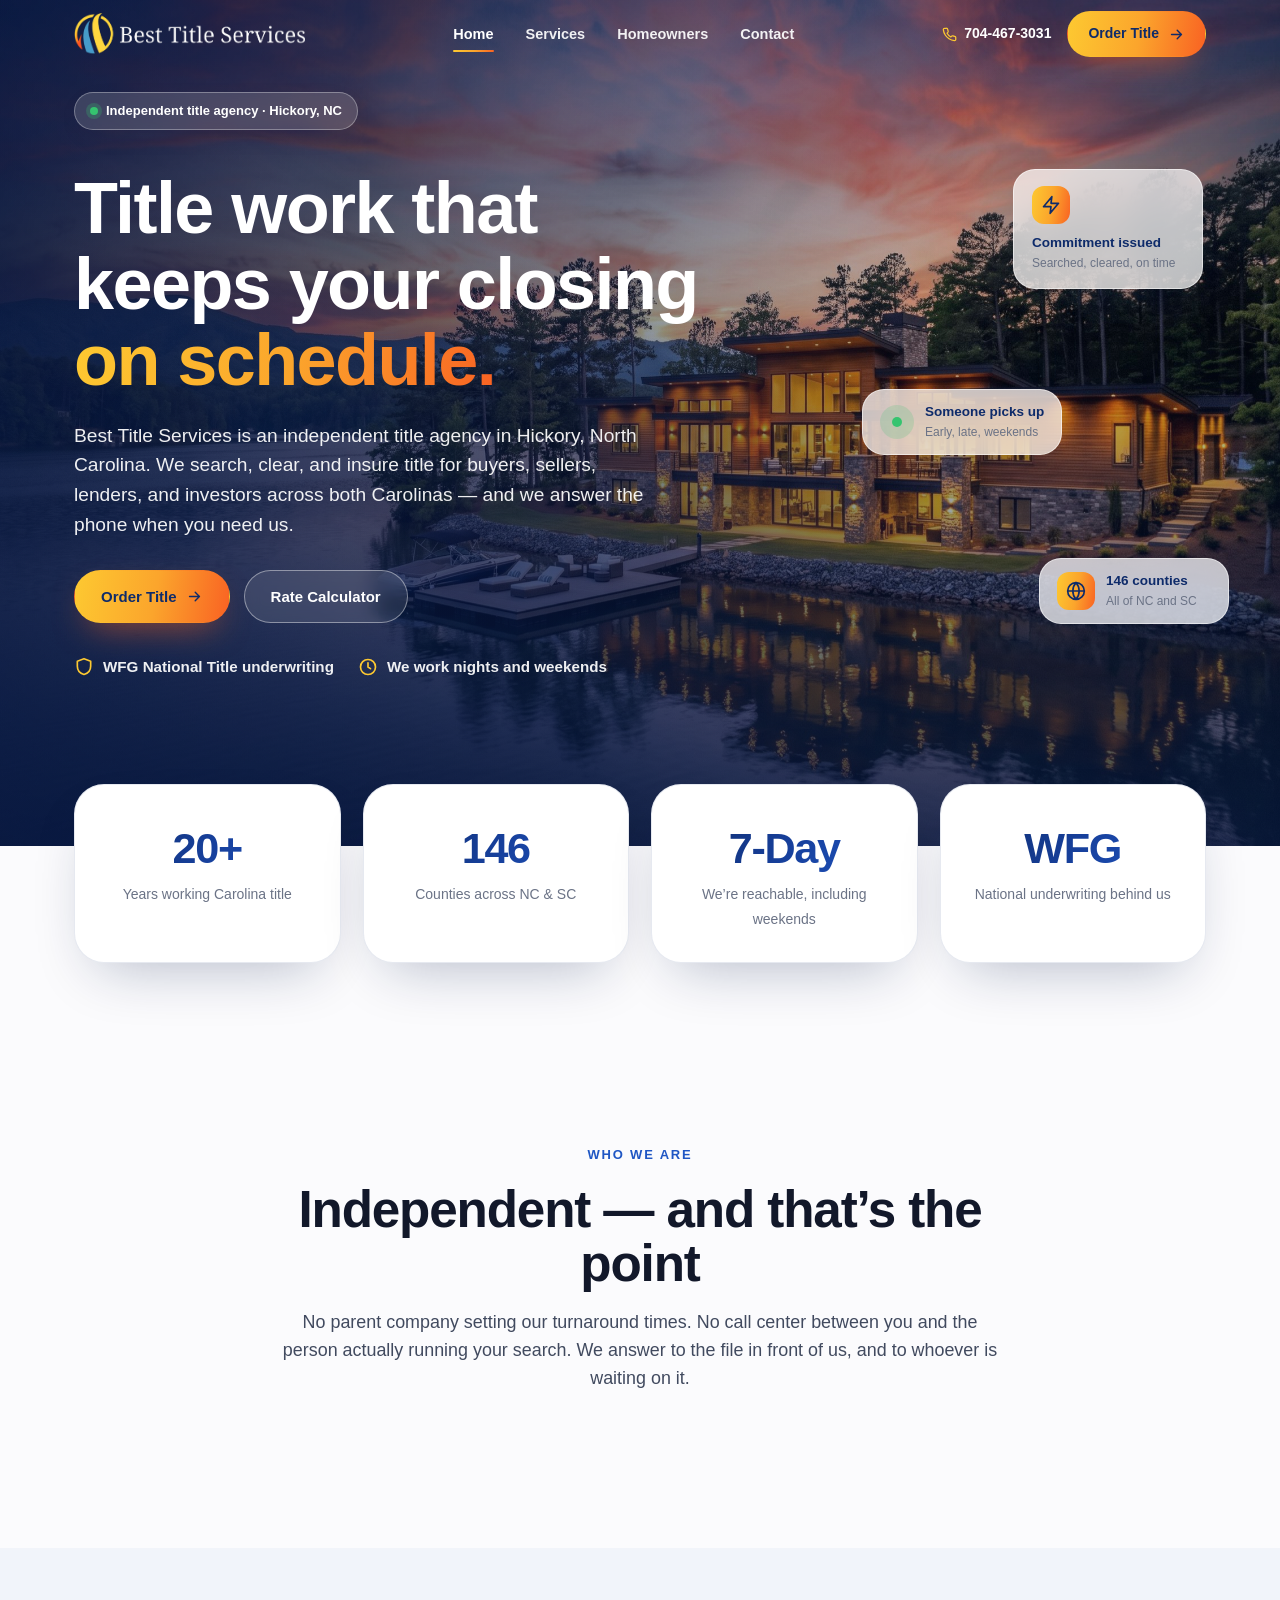
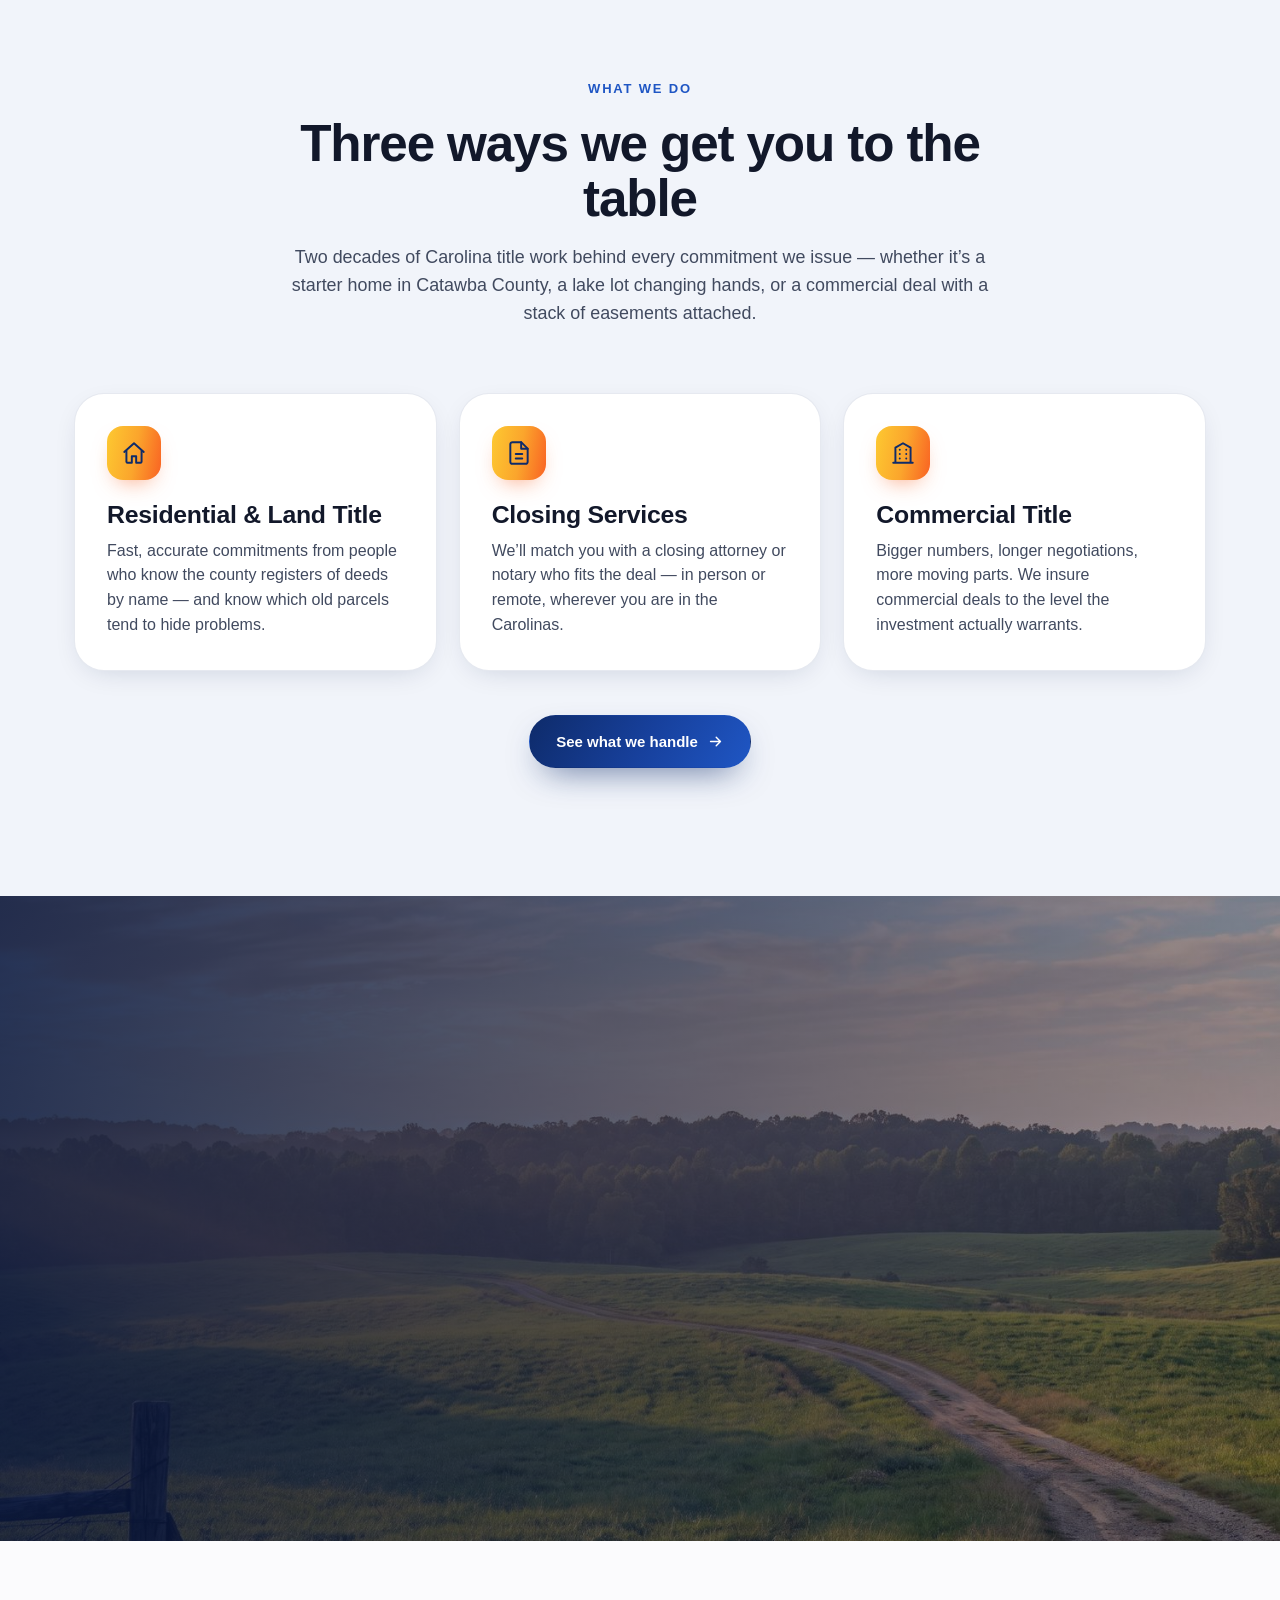
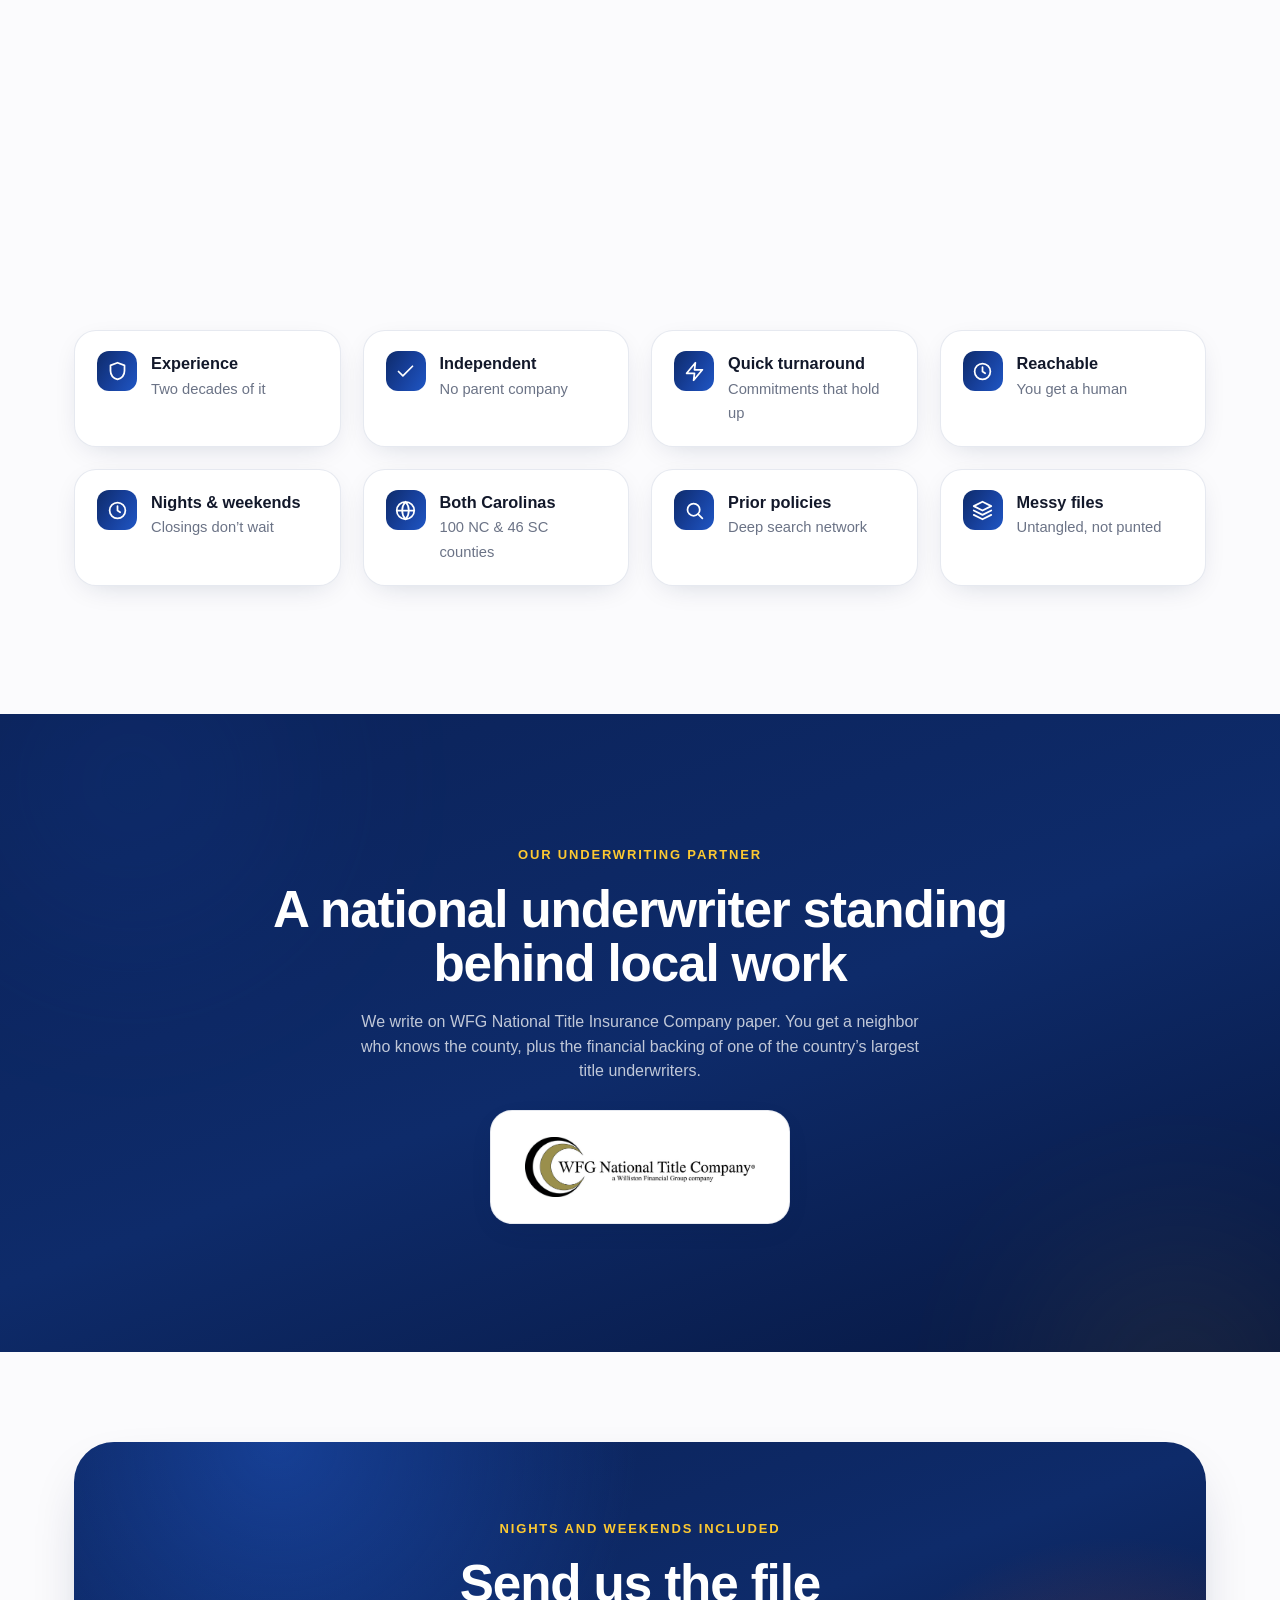
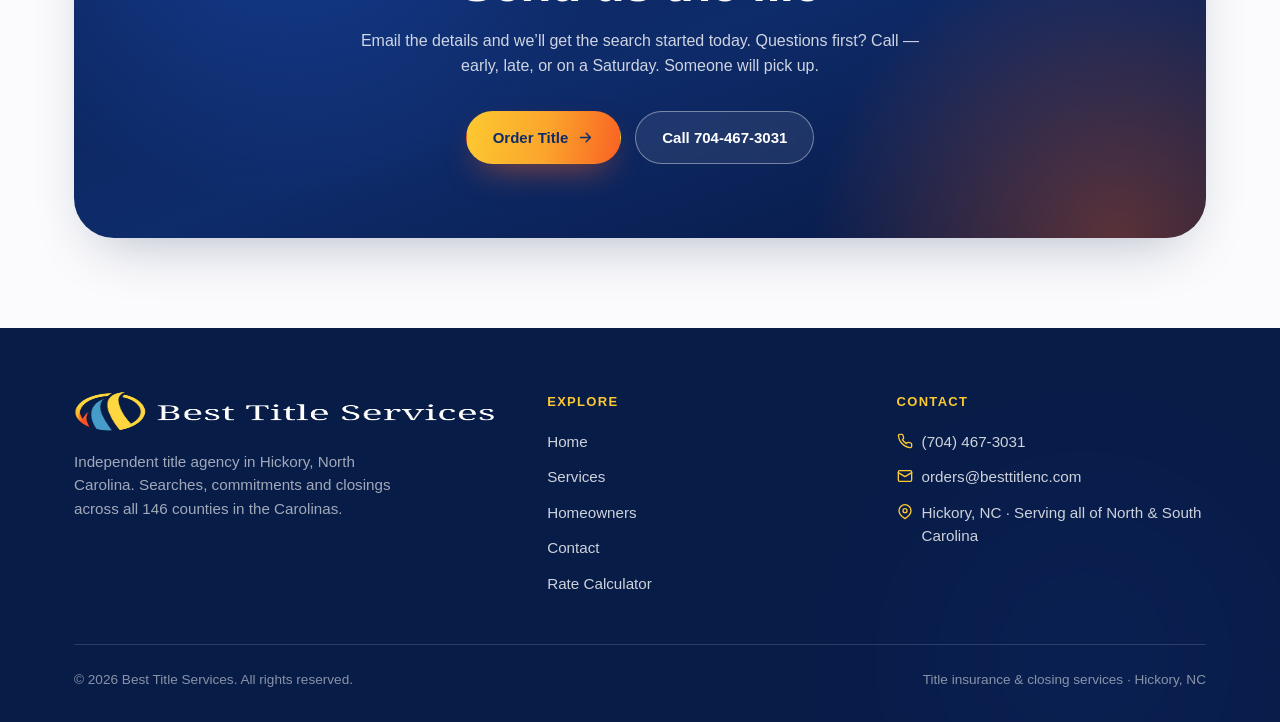
==== commit 833c45c7: "Rewrite all site copy in its own voice Taylormade's wording was carried over nearly verbatim, which " ====
--- a/index.html
+++ b/index.html
@@ -3,11 +3,11 @@
 <head>
 <meta charset="UTF-8" />
 <meta name="viewport" content="width=device-width, initial-scale=1.0" />
-<title>Best Title Services — Residential &amp; Commercial Title Insurance in Hickory, NC</title>
-<meta name="description" content="Best Title Services is a trusted, independent title agency providing residential and commercial title insurance across North and South Carolina. Based in Hickory, NC. Fast, accurate, and available nights and weekends." />
+<title>Best Title Services — Title Insurance &amp; Closings in Hickory, NC</title>
+<meta name="description" content="Independent title agency in Hickory, North Carolina. We search, clear and insure title for buyers, sellers, lenders and investors across all 100 NC counties and all 46 in South Carolina. Nights and weekends included." />
 <link rel="canonical" href="https://www.besttitlenc.com/" />
-<meta property="og:title" content="Best Title Services — Residential &amp; Commercial Title Insurance in Hickory, NC" />
-<meta property="og:description" content="Best Title Services is a trusted, independent title agency providing residential and commercial title insurance across North and South Carolina. Based in Hickory, NC. Fast, accurate, and available nights and weekends." />
+<meta property="og:title" content="Best Title Services — Title Insurance &amp; Closings in Hickory, NC" />
+<meta property="og:description" content="Independent title agency in Hickory, North Carolina. We search, clear and insure title for buyers, sellers, lenders and investors across all 100 NC counties and all 46 in South Carolina. Nights and weekends included." />
 <meta property="og:type" content="website" />
 <meta property="og:url" content="https://www.besttitlenc.com/" />
 <meta property="og:image" content="https://www.besttitlenc.com/assets/img/hero-lake.jpg" />
@@ -51,20 +51,20 @@
 <!-- HERO -->
 <section class="hero hero--home" id="top">
   <div class="hero__bg">
-    <img src="assets/img/hero-lake.jpg" alt="Lake Hickory at sunset with the Blue Ridge foothills beyond" fetchpriority="high" width="2400" height="1600" />
+    <img src="assets/img/hero-lake.jpg" alt="A lake in the North Carolina foothills at sunset with the Blue Ridge beyond" fetchpriority="high" width="2400" height="1600" />
   </div>
   <div class="wrap">
     <div class="hero__content" data-reveal>
       <span class="hero__badge"><span class="dot"></span>Independent title agency &middot; Hickory, NC</span>
-      <h1>Residential &amp; commercial title insurance, <span class="text-grad">done right.</span></h1>
-      <p class="hero__sub">Best Title Services is a trusted, independent title agency specializing in title insurance across North &amp; South Carolina &mdash; built on exceptional customer service, fast turnaround, and deep industry expertise.</p>
+      <h1>Title work that keeps your closing <span class="text-grad">on schedule.</span></h1>
+      <p class="hero__sub">Best Title Services is an independent title agency in Hickory, North Carolina. We search, clear, and insure title for buyers, sellers, lenders, and investors across both Carolinas &mdash; and we answer the phone when you need us.</p>
       <div class="hero__actions">
         <a href="mailto:orders@besttitlenc.com?subject=New%20Title%20Request%20Best%20Title%20Services" class="btn btn--gold">Order Title <svg viewBox="0 0 24 24" fill="none" stroke="currentColor" stroke-width="2" stroke-linecap="round" stroke-linejoin="round"><path d="M5 12h14M13 6l6 6-6 6"/></svg></a>
         <a href="https://rates.wfgnationaltitle.com/" target="_blank" rel="noopener" class="btn btn--ghost">Rate Calculator</a>
       </div>
       <div class="hero-badges">
-        <span><svg viewBox="0 0 24 24" fill="none" stroke="currentColor" stroke-width="2" stroke-linecap="round" stroke-linejoin="round"><path d="M12 2 4 5v6c0 5 3.4 8.6 8 10 4.6-1.4 8-5 8-10V5l-8-3z"/></svg> Backed by WFG Underwriters</span>
-        <span><svg viewBox="0 0 24 24" fill="none" stroke="currentColor" stroke-width="2" stroke-linecap="round" stroke-linejoin="round"><circle cx="12" cy="12" r="9"/><path d="M12 7v5l3 2"/></svg> Available Nights &amp; Weekends</span>
+        <span><svg viewBox="0 0 24 24" fill="none" stroke="currentColor" stroke-width="2" stroke-linecap="round" stroke-linejoin="round"><path d="M12 2 4 5v6c0 5 3.4 8.6 8 10 4.6-1.4 8-5 8-10V5l-8-3z"/></svg> WFG National Title underwriting</span>
+        <span><svg viewBox="0 0 24 24" fill="none" stroke="currentColor" stroke-width="2" stroke-linecap="round" stroke-linejoin="round"><circle cx="12" cy="12" r="9"/><path d="M12 7v5l3 2"/></svg> We work nights and weekends</span>
       </div>
     </div>
   </div>
@@ -73,16 +73,16 @@
     <div class="fc-wrap fc-a" data-parallax="16">
       <div class="float-card anim-float">
         <div class="fc-ico"><svg viewBox="0 0 24 24" fill="none" stroke="currentColor" stroke-width="2" stroke-linecap="round" stroke-linejoin="round"><path d="M13 2 3 14h9l-1 8 10-12h-9l1-8z"/></svg></div>
-        <div class="fc-title">Title commitment</div>
-        <div class="fc-sub">Fast, accurate, on your timeline</div>
+        <div class="fc-title">Commitment issued</div>
+        <div class="fc-sub">Searched, cleared, on time</div>
       </div>
     </div>
     <div class="fc-wrap fc-b" data-parallax="26">
       <div class="float-card float-card--row anim-float delay">
         <div class="pulse"><i></i></div>
         <div>
-          <div class="fc-title">We answer after hours</div>
-          <div class="fc-sub">Early mornings &middot; Late evenings</div>
+          <div class="fc-title">Someone picks up</div>
+          <div class="fc-sub">Early, late, weekends</div>
         </div>
       </div>
     </div>
@@ -90,23 +90,22 @@
       <div class="float-card float-card--row anim-float delay2">
         <div class="fc-ico"><svg viewBox="0 0 24 24" fill="none" stroke="currentColor" stroke-width="2" stroke-linecap="round" stroke-linejoin="round"><path d="M12 2a10 10 0 1 0 0 20 10 10 0 0 0 0-20zM2 12h20M12 2a15 15 0 0 1 0 20 15 15 0 0 1 0-20z"/></svg></div>
         <div>
-          <div class="fc-title">Every county, NC &amp; SC</div>
-          <div class="fc-sub">Statewide search network</div>
-        </div>
-      </div>
-    </div>
-  </div>
-
+          <div class="fc-title">146 counties</div>
+          <div class="fc-sub">All of NC and SC</div>
+        </div>
+      </div>
+    </div>
+  </div>
 </section>
 
 <!-- TRUST STATS -->
 <section class="section section--tight stats-float">
   <div class="wrap">
     <div class="stats">
-      <div class="stat-card" data-reveal><b class="text-grad-b">20+</b><span>Years in title &amp; real estate</span></div>
-      <div class="stat-card d1" data-reveal><b class="text-grad-b">100%</b><span>NC &amp; SC county coverage</span></div>
-      <div class="stat-card d2" data-reveal><b class="text-grad-b">7-Day</b><span>Nights &amp; weekend service</span></div>
-      <div class="stat-card d3" data-reveal><b class="text-grad-b">WFG</b><span>Industry-leading underwriter</span></div>
+      <div class="stat-card" data-reveal><b class="text-grad-b">20+</b><span>Years working Carolina title</span></div>
+      <div class="stat-card d1" data-reveal><b class="text-grad-b">146</b><span>Counties across NC &amp; SC</span></div>
+      <div class="stat-card d2" data-reveal><b class="text-grad-b">7-Day</b><span>We&rsquo;re reachable, including weekends</span></div>
+      <div class="stat-card d3" data-reveal><b class="text-grad-b">WFG</b><span>National underwriting behind us</span></div>
     </div>
   </div>
 </section>
@@ -116,8 +115,8 @@
   <div class="wrap">
     <div class="section-head" data-reveal>
       <span class="eyebrow">Who we are</span>
-      <h2>A trusted, independent title agency for the Carolinas</h2>
-      <p>We exist to exceed expectations and deliver unparalleled service to our valued clients &mdash; combining precision, speed, and genuine care on every file.</p>
+      <h2>Independent &mdash; and that&rsquo;s the point</h2>
+      <p>No parent company setting our turnaround times. No call center between you and the person actually running your search. We answer to the file in front of us, and to whoever is waiting on it.</p>
     </div>
   </div>
 </section>
@@ -127,28 +126,28 @@
   <div class="wrap">
     <div class="section-head" data-reveal>
       <span class="eyebrow">What we do</span>
-      <h2>A tailored range of title services</h2>
-      <p>At Best Title Services, we offer a tailored range of services backed by more than two decades of experience &mdash; from residential and land title insurance to closing coordination and complex commercial transactions.</p>
+      <h2>Three ways we get you to the table</h2>
+      <p>Two decades of Carolina title work behind every commitment we issue &mdash; whether it&rsquo;s a starter home in Catawba County, a lake lot changing hands, or a commercial deal with a stack of easements attached.</p>
     </div>
     <div class="grid grid-3">
       <a href="services.html" class="card" data-reveal>
         <div class="card__ico"><svg viewBox="0 0 24 24" fill="none" stroke="currentColor" stroke-width="1.8" stroke-linecap="round" stroke-linejoin="round"><path d="m3 11 9-8 9 8"/><path d="M5 10v10a1 1 0 0 0 1 1h4v-6h4v6h4a1 1 0 0 0 1-1V10"/></svg></div>
         <h3>Residential &amp; Land Title</h3>
-        <p>Exceptional customer service and unparalleled speed with utmost precision &mdash; from a locally rooted team that knows your area.</p>
+        <p>Fast, accurate commitments from people who know the county registers of deeds by name &mdash; and know which old parcels tend to hide problems.</p>
       </a>
       <a href="services.html" class="card d1" data-reveal>
         <div class="card__ico"><svg viewBox="0 0 24 24" fill="none" stroke="currentColor" stroke-width="1.8" stroke-linecap="round" stroke-linejoin="round"><path d="M14 2H6a2 2 0 0 0-2 2v16a2 2 0 0 0 2 2h12a2 2 0 0 0 2-2V8z"/><path d="M14 2v6h6M9 13h6M9 17h6"/></svg></div>
         <h3>Closing Services</h3>
-        <p>We connect you with experienced closing attorneys and notaries &mdash; including remote closings for flexibility and convenience.</p>
+        <p>We&rsquo;ll match you with a closing attorney or notary who fits the deal &mdash; in person or remote, wherever you are in the Carolinas.</p>
       </a>
       <a href="services.html" class="card d2" data-reveal>
         <div class="card__ico"><svg viewBox="0 0 24 24" fill="none" stroke="currentColor" stroke-width="1.8" stroke-linecap="round" stroke-linejoin="round"><path d="M3 21h18M5 21V7l7-4 7 4v14M9 9h.01M15 9h.01M9 13h.01M15 13h.01M9 17h.01M15 17h.01"/></svg></div>
         <h3>Commercial Title</h3>
-        <p>Higher stakes and intricate negotiations demand full protection. We safeguard your investment commensurate with its value.</p>
+        <p>Bigger numbers, longer negotiations, more moving parts. We insure commercial deals to the level the investment actually warrants.</p>
       </a>
     </div>
     <div style="text-align:center;margin-top:44px;" data-reveal>
-      <a href="services.html" class="btn btn--primary">Explore all services <svg viewBox="0 0 24 24" fill="none" stroke="currentColor" stroke-width="2" stroke-linecap="round" stroke-linejoin="round"><path d="M5 12h14M13 6l6 6-6 6"/></svg></a>
+      <a href="services.html" class="btn btn--primary">See what we handle <svg viewBox="0 0 24 24" fill="none" stroke="currentColor" stroke-width="2" stroke-linecap="round" stroke-linejoin="round"><path d="M5 12h14M13 6l6 6-6 6"/></svg></a>
     </div>
   </div>
 </section>
@@ -160,8 +159,8 @@
     <div style="max-width:640px;" data-reveal>
       <span class="eyebrow">Rooted in the foothills</span>
       <h2>We know this ground &mdash; parcel by parcel.</h2>
-      <p style="margin-top:18px;">From the lake to the ridgelines, land in the Carolina foothills carries its own history: old family deeds, shifting boundaries, easements written a century ago. We read that history for a living.</p>
-      <p style="margin-top:14px;">Being local means we understand your particular location and circumstances &mdash; and it means we pick up the phone when something needs sorting out today, not next week.</p>
+      <p style="margin-top:18px;">From the lake to the ridgelines, land in the Carolina foothills carries its own history: old family deeds, boundaries that moved, easements written a century ago and never cleaned up. Reading that history is the job.</p>
+      <p style="margin-top:14px;">Being local means we&rsquo;ve pulled chains of title on these parcels before. It also means we pick up the phone when something needs sorting out today, not next week.</p>
       <div style="margin-top:30px;">
         <a href="services.html" class="btn btn--gold">See how we work <svg viewBox="0 0 24 24" fill="none" stroke="currentColor" stroke-width="2" stroke-linecap="round" stroke-linejoin="round"><path d="M5 12h14M13 6l6 6-6 6"/></svg></a>
       </div>
@@ -174,18 +173,18 @@
   <div class="wrap">
     <div class="section-head" data-reveal>
       <span class="eyebrow">Why Best Title</span>
-      <h2>Built for speed, accuracy &amp; trust</h2>
-      <p>Every reason clients across the Carolinas keep coming back to us.</p>
+      <h2>Why agents and lenders keep calling us</h2>
+      <p>Eight reasons files tend to move faster when they come through our office.</p>
     </div>
     <div class="grid grid-4">
-      <div class="feature" data-reveal><div class="feature__ico"><svg viewBox="0 0 24 24" fill="none" stroke="currentColor" stroke-width="2" stroke-linecap="round" stroke-linejoin="round"><path d="M12 2 4 5v6c0 5 3.4 8.6 8 10 4.6-1.4 8-5 8-10V5l-8-3z"/></svg></div><div><b>Experience</b><span>20+ years in title</span></div></div>
-      <div class="feature d1" data-reveal><div class="feature__ico"><svg viewBox="0 0 24 24" fill="none" stroke="currentColor" stroke-width="2" stroke-linecap="round" stroke-linejoin="round"><path d="M20 6 9 17l-5-5"/></svg></div><div><b>Trustworthy</b><span>Independent &amp; reliable</span></div></div>
-      <div class="feature d2" data-reveal><div class="feature__ico"><svg viewBox="0 0 24 24" fill="none" stroke="currentColor" stroke-width="2" stroke-linecap="round" stroke-linejoin="round"><path d="M13 2 3 14h9l-1 8 10-12h-9l1-8z"/></svg></div><div><b>Fast &amp; Accurate</b><span>Precise commitments</span></div></div>
-      <div class="feature d3" data-reveal><div class="feature__ico"><svg viewBox="0 0 24 24" fill="none" stroke="currentColor" stroke-width="2" stroke-linecap="round" stroke-linejoin="round"><circle cx="12" cy="12" r="9"/><path d="M12 7v5l3 2"/></svg></div><div><b>Responsive</b><span>Accessible when you need us</span></div></div>
-      <div class="feature" data-reveal><div class="feature__ico"><svg viewBox="0 0 24 24" fill="none" stroke="currentColor" stroke-width="2" stroke-linecap="round" stroke-linejoin="round"><circle cx="12" cy="12" r="9"/><path d="M12 7v5l3 2"/></svg></div><div><b>Nights &amp; Weekends</b><span>Available 7 days</span></div></div>
-      <div class="feature d1" data-reveal><div class="feature__ico"><svg viewBox="0 0 24 24" fill="none" stroke="currentColor" stroke-width="2" stroke-linecap="round" stroke-linejoin="round"><path d="M12 2a10 10 0 1 0 0 20 10 10 0 0 0 0-20zM2 12h20M12 2a15 15 0 0 1 0 20 15 15 0 0 1 0-20z"/></svg></div><div><b>NC &amp; SC Counties</b><span>Full state coverage</span></div></div>
-      <div class="feature d2" data-reveal><div class="feature__ico"><svg viewBox="0 0 24 24" fill="none" stroke="currentColor" stroke-width="2" stroke-linecap="round" stroke-linejoin="round"><circle cx="11" cy="11" r="7"/><path d="m21 21-4.3-4.3"/></svg></div><div><b>Prior Policies</b><span>Extensive search network</span></div></div>
-      <div class="feature d3" data-reveal><div class="feature__ico"><svg viewBox="0 0 24 24" fill="none" stroke="currentColor" stroke-width="2" stroke-linecap="round" stroke-linejoin="round"><path d="M12 2 2 7l10 5 10-5-10-5zM2 17l10 5 10-5M2 12l10 5 10-5"/></svg></div><div><b>Complex Issues</b><span>Resolved with confidence</span></div></div>
+      <div class="feature" data-reveal><div class="feature__ico"><svg viewBox="0 0 24 24" fill="none" stroke="currentColor" stroke-width="2" stroke-linecap="round" stroke-linejoin="round"><path d="M12 2 4 5v6c0 5 3.4 8.6 8 10 4.6-1.4 8-5 8-10V5l-8-3z"/></svg></div><div><b>Experience</b><span>Two decades of it</span></div></div>
+      <div class="feature d1" data-reveal><div class="feature__ico"><svg viewBox="0 0 24 24" fill="none" stroke="currentColor" stroke-width="2" stroke-linecap="round" stroke-linejoin="round"><path d="M20 6 9 17l-5-5"/></svg></div><div><b>Independent</b><span>No parent company</span></div></div>
+      <div class="feature d2" data-reveal><div class="feature__ico"><svg viewBox="0 0 24 24" fill="none" stroke="currentColor" stroke-width="2" stroke-linecap="round" stroke-linejoin="round"><path d="M13 2 3 14h9l-1 8 10-12h-9l1-8z"/></svg></div><div><b>Quick turnaround</b><span>Commitments that hold up</span></div></div>
+      <div class="feature d3" data-reveal><div class="feature__ico"><svg viewBox="0 0 24 24" fill="none" stroke="currentColor" stroke-width="2" stroke-linecap="round" stroke-linejoin="round"><circle cx="12" cy="12" r="9"/><path d="M12 7v5l3 2"/></svg></div><div><b>Reachable</b><span>You get a human</span></div></div>
+      <div class="feature" data-reveal><div class="feature__ico"><svg viewBox="0 0 24 24" fill="none" stroke="currentColor" stroke-width="2" stroke-linecap="round" stroke-linejoin="round"><circle cx="12" cy="12" r="9"/><path d="M12 7v5l3 2"/></svg></div><div><b>Nights &amp; weekends</b><span>Closings don&rsquo;t wait</span></div></div>
+      <div class="feature d1" data-reveal><div class="feature__ico"><svg viewBox="0 0 24 24" fill="none" stroke="currentColor" stroke-width="2" stroke-linecap="round" stroke-linejoin="round"><path d="M12 2a10 10 0 1 0 0 20 10 10 0 0 0 0-20zM2 12h20M12 2a15 15 0 0 1 0 20 15 15 0 0 1 0-20z"/></svg></div><div><b>Both Carolinas</b><span>100 NC &amp; 46 SC counties</span></div></div>
+      <div class="feature d2" data-reveal><div class="feature__ico"><svg viewBox="0 0 24 24" fill="none" stroke="currentColor" stroke-width="2" stroke-linecap="round" stroke-linejoin="round"><circle cx="11" cy="11" r="7"/><path d="m21 21-4.3-4.3"/></svg></div><div><b>Prior policies</b><span>Deep search network</span></div></div>
+      <div class="feature d3" data-reveal><div class="feature__ico"><svg viewBox="0 0 24 24" fill="none" stroke="currentColor" stroke-width="2" stroke-linecap="round" stroke-linejoin="round"><path d="M12 2 2 7l10 5 10-5-10-5zM2 17l10 5 10-5M2 12l10 5 10-5"/></svg></div><div><b>Messy files</b><span>Untangled, not punted</span></div></div>
     </div>
   </div>
 </section>
@@ -197,8 +196,8 @@
   <div class="wrap">
     <div class="partner" data-reveal>
       <span class="eyebrow eyebrow--light">Our underwriting partner</span>
-      <h2>Proudly partnered with WFG&rsquo;s<br>industry-leading underwriters</h2>
-      <p style="max-width:580px;margin:18px auto 0;">Backed by WFG National Title Insurance Company, we pair local expertise with the strength of a national underwriter.</p>
+      <h2>A national underwriter standing<br>behind local work</h2>
+      <p style="max-width:580px;margin:18px auto 0;">We write on WFG National Title Insurance Company paper. You get a neighbor who knows the county, plus the financial backing of one of the country&rsquo;s largest title underwriters.</p>
       <div class="partner__logo"><img src="assets/img/wfg.png" alt="WFG National Title Insurance Company" loading="lazy" /></div>
     </div>
   </div>
@@ -208,9 +207,9 @@
 <section class="section section--tight">
   <div class="wrap">
     <div class="cta-card" data-reveal>
-      <span class="eyebrow eyebrow--light">Available nights &amp; weekends</span>
-      <h2>Ready to order your title?</h2>
-      <p>Send us your request and our team will get started right away. Questions? We&rsquo;re accessible early mornings and late evenings &mdash; whenever you need us.</p>
+      <span class="eyebrow eyebrow--light">Nights and weekends included</span>
+      <h2>Send us the file</h2>
+      <p>Email the details and we&rsquo;ll get the search started today. Questions first? Call &mdash; early, late, or on a Saturday. Someone will pick up.</p>
       <div class="cta-actions">
         <a href="mailto:orders@besttitlenc.com?subject=New%20Title%20Request%20Best%20Title%20Services" class="btn btn--gold">Order Title <svg viewBox="0 0 24 24" fill="none" stroke="currentColor" stroke-width="2" stroke-linecap="round" stroke-linejoin="round"><path d="M5 12h14M13 6l6 6-6 6"/></svg></a>
         <a href="tel:7044673031" class="btn btn--outline-light">Call 704-467-3031</a>
@@ -226,7 +225,7 @@
     <div class="footer__grid">
       <div>
         <div class="footer__logo"><img src="assets/img/logo-light.png" alt="Best Title Services" width="420" height="200" /></div>
-        <p>Providing residential and commercial title insurance across North &amp; South Carolina. Trusted, independent, and available when you need us.</p>
+        <p>Independent title agency in Hickory, North Carolina. Searches, commitments and closings across all 146 counties in the Carolinas.</p>
       </div>
       <div>
         <h4>Explore</h4>
@@ -249,7 +248,7 @@
     </div>
     <div class="footer__bottom">
       <span>&copy; <span id="year">2026</span> Best Title Services. All rights reserved.</span>
-      <span>Residential &amp; Commercial Title Insurance &middot; NC &amp; SC</span>
+      <span>Title insurance &amp; closing services &middot; Hickory, NC</span>
     </div>
   </div>
 </footer>
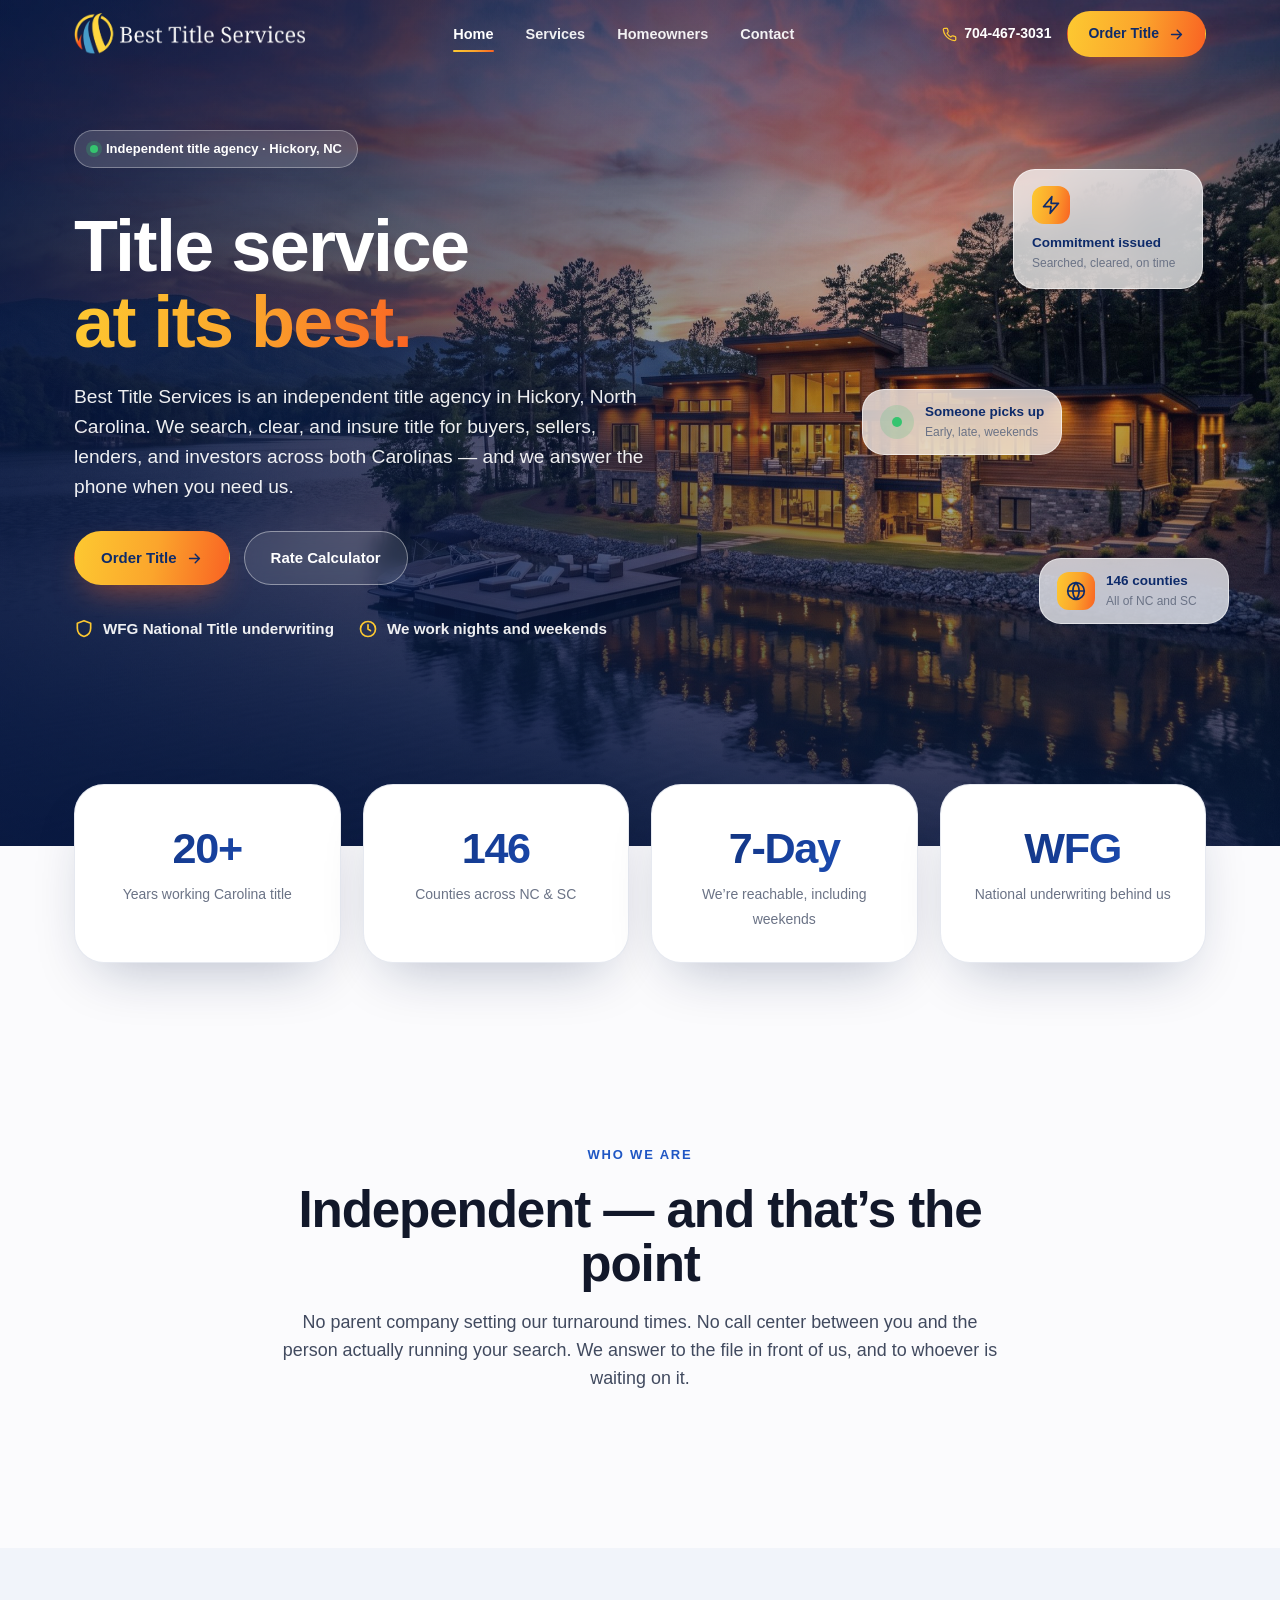
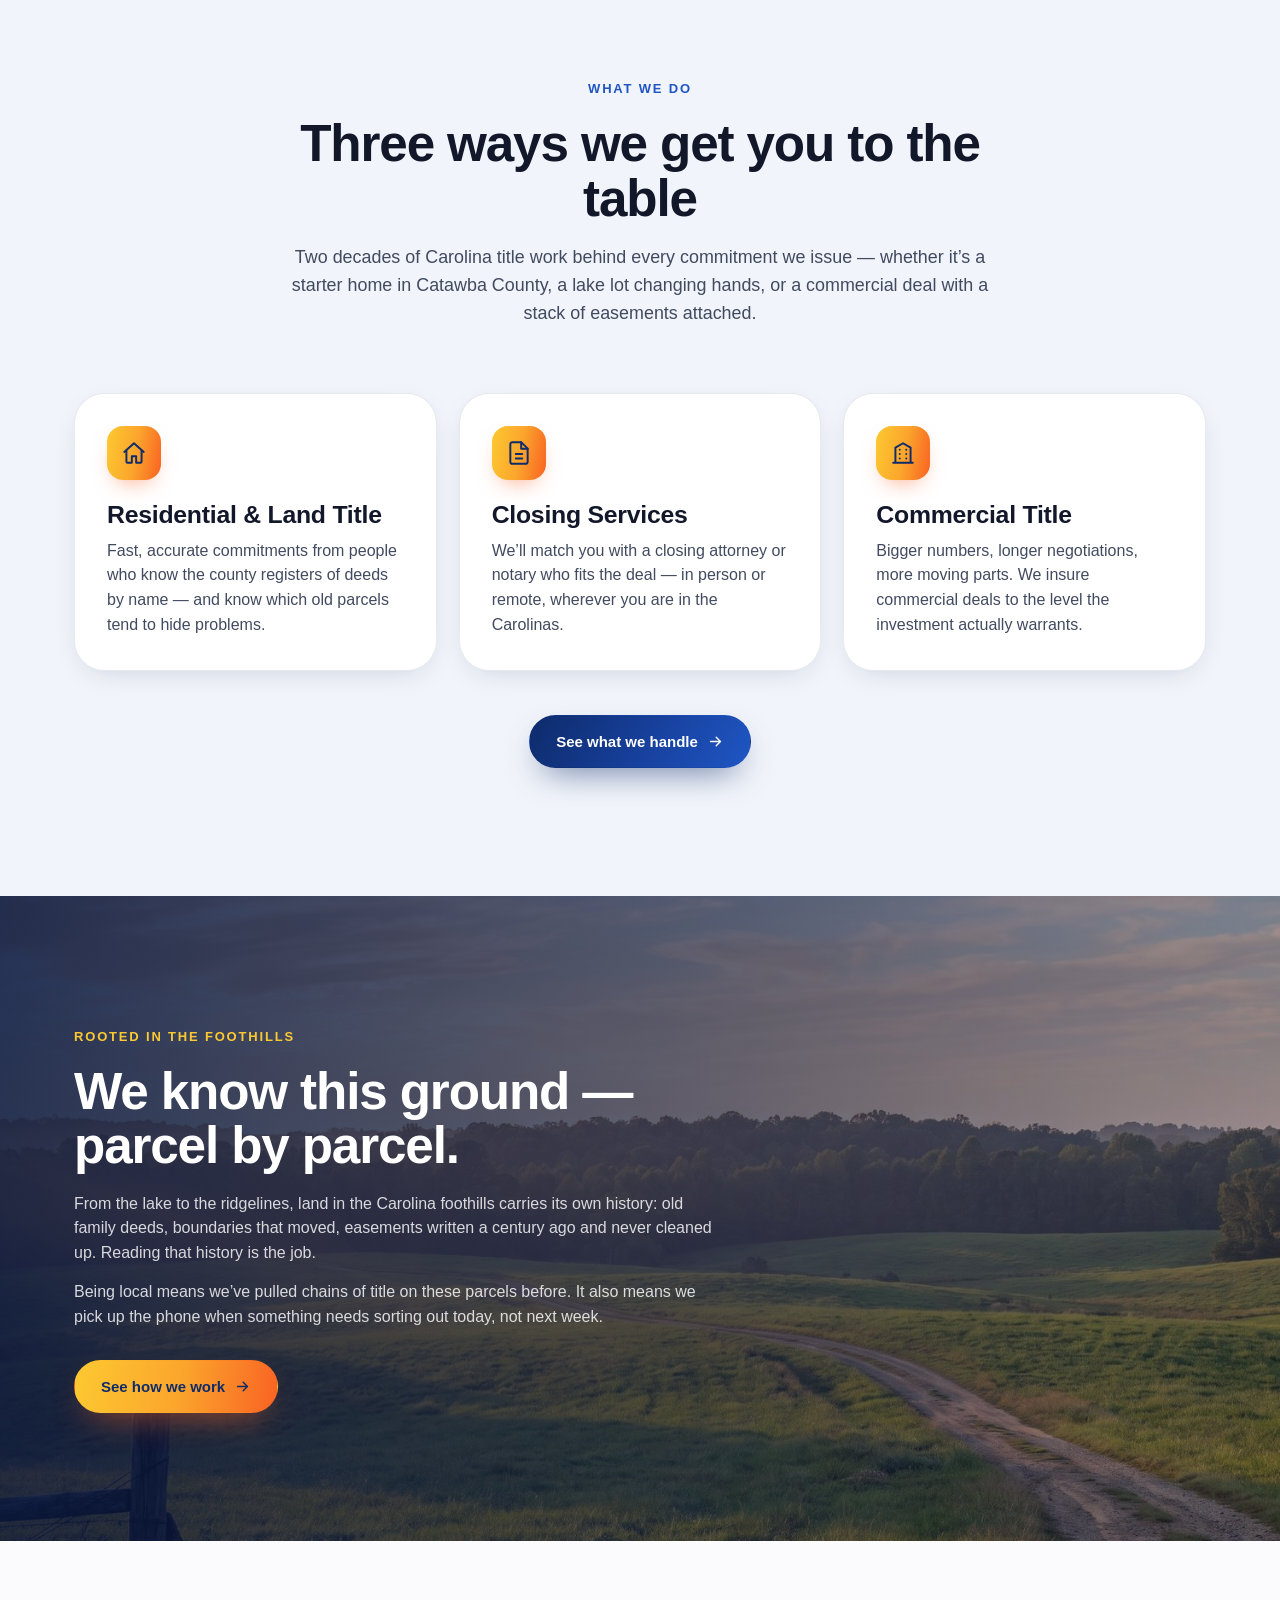
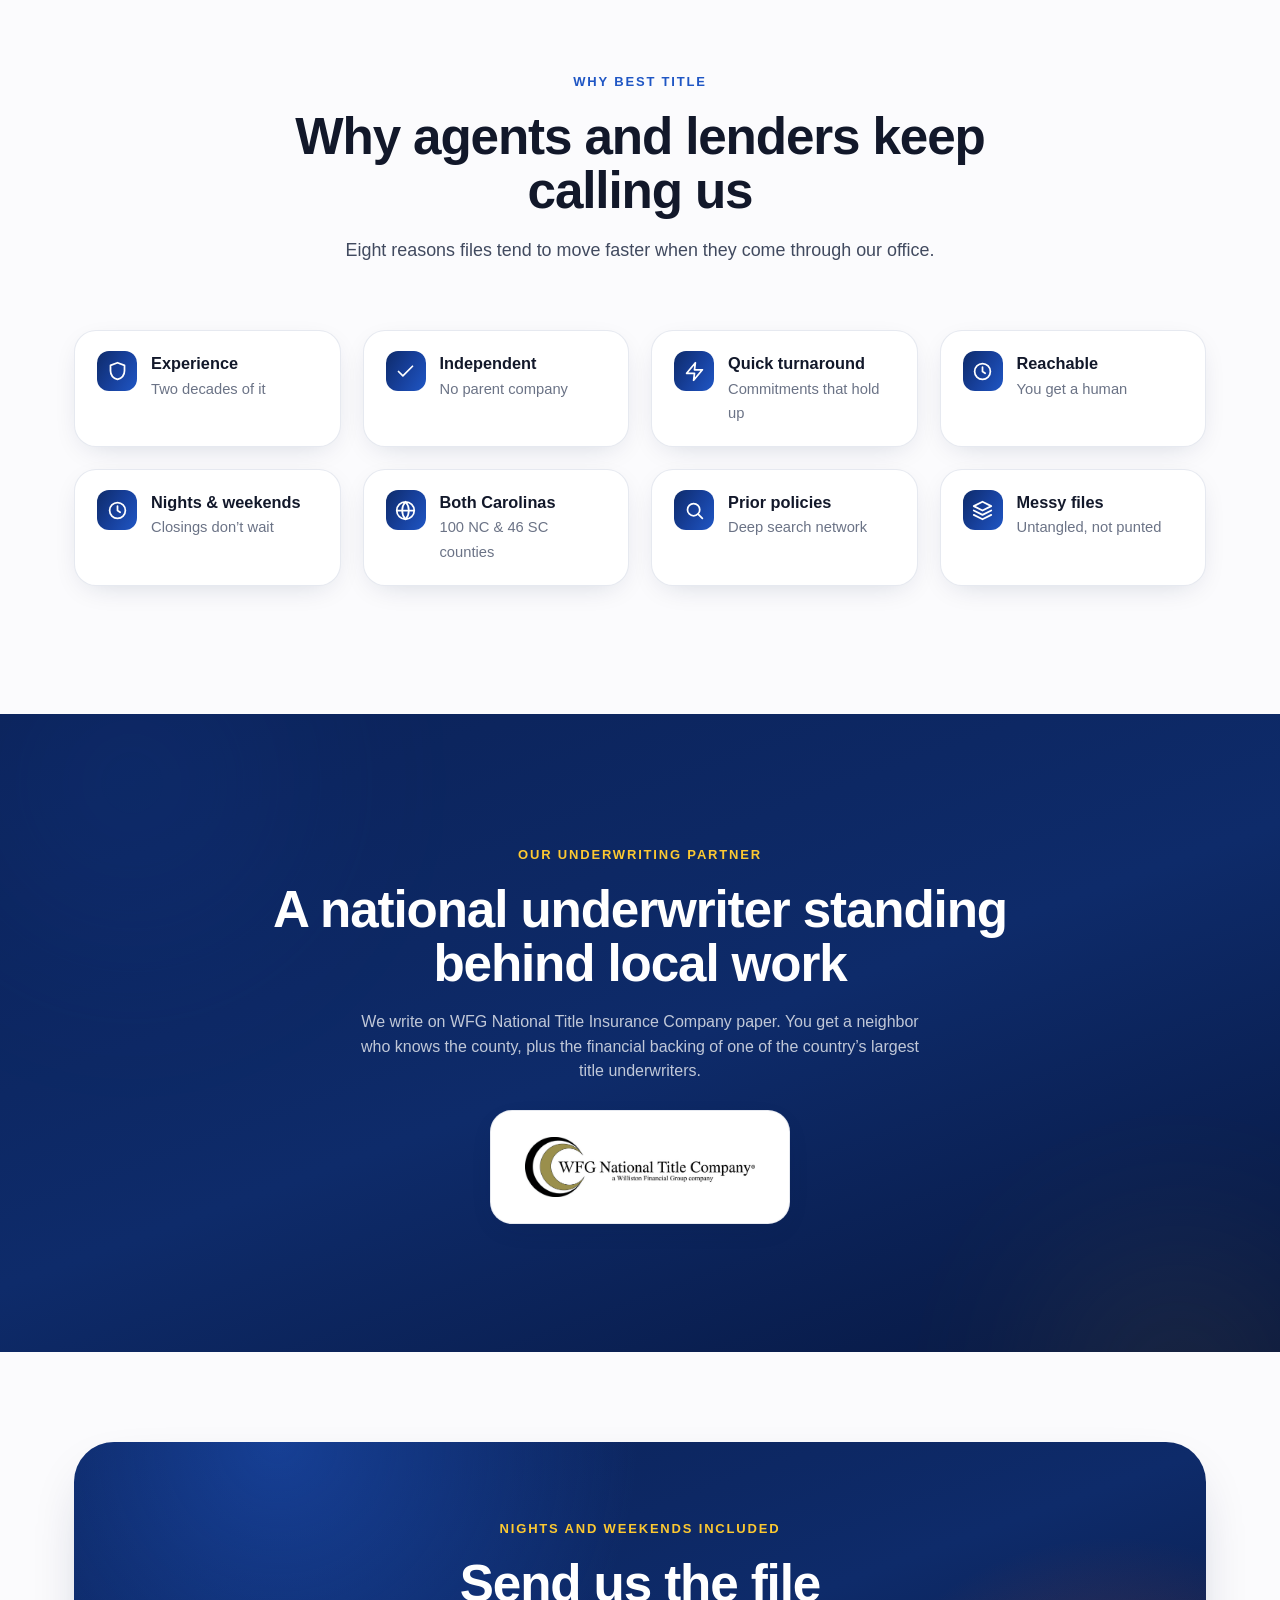
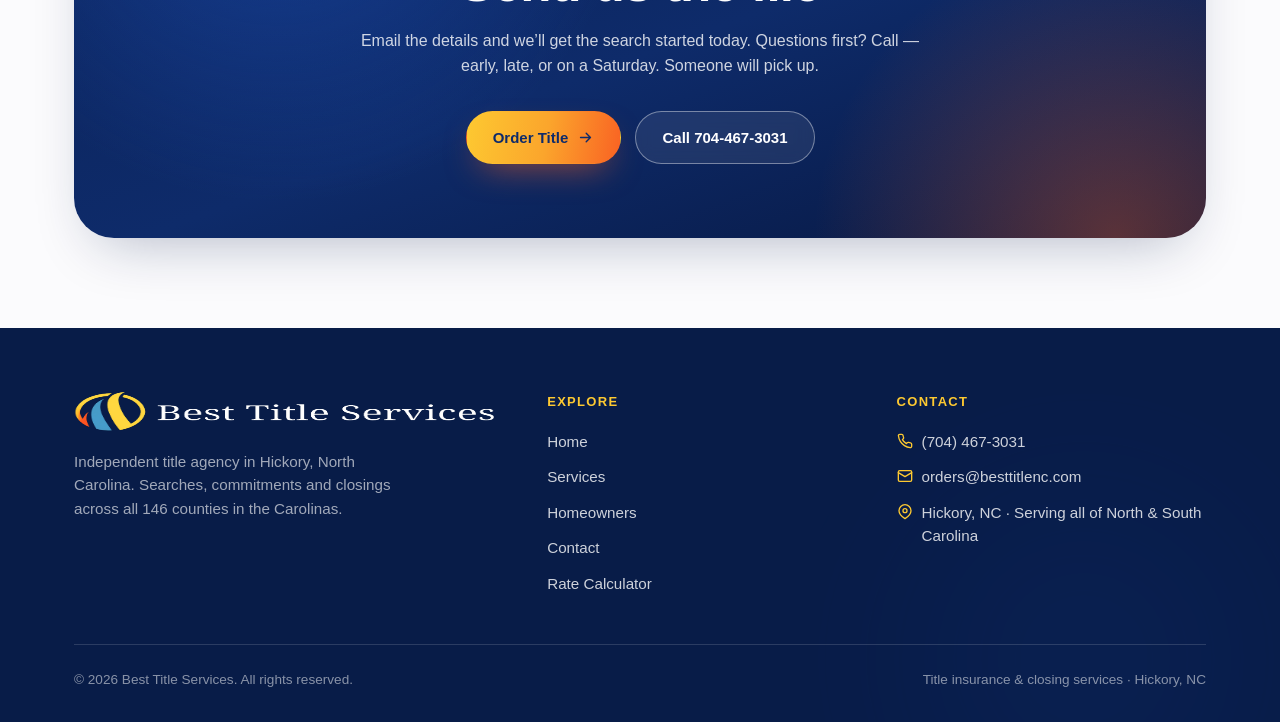
==== commit 2ec01b42: "Change hero headline to "Title service at its best." Client's preferred wording. Sets two lines at e" ====
--- a/index.html
+++ b/index.html
@@ -56,7 +56,7 @@
   <div class="wrap">
     <div class="hero__content" data-reveal>
       <span class="hero__badge"><span class="dot"></span>Independent title agency &middot; Hickory, NC</span>
-      <h1>Title work that keeps your closing <span class="text-grad">on schedule.</span></h1>
+      <h1>Title service <span class="text-grad">at its best.</span></h1>
       <p class="hero__sub">Best Title Services is an independent title agency in Hickory, North Carolina. We search, clear, and insure title for buyers, sellers, lenders, and investors across both Carolinas &mdash; and we answer the phone when you need us.</p>
       <div class="hero__actions">
         <a href="mailto:orders@besttitlenc.com?subject=New%20Title%20Request%20Best%20Title%20Services" class="btn btn--gold">Order Title <svg viewBox="0 0 24 24" fill="none" stroke="currentColor" stroke-width="2" stroke-linecap="round" stroke-linejoin="round"><path d="M5 12h14M13 6l6 6-6 6"/></svg></a>
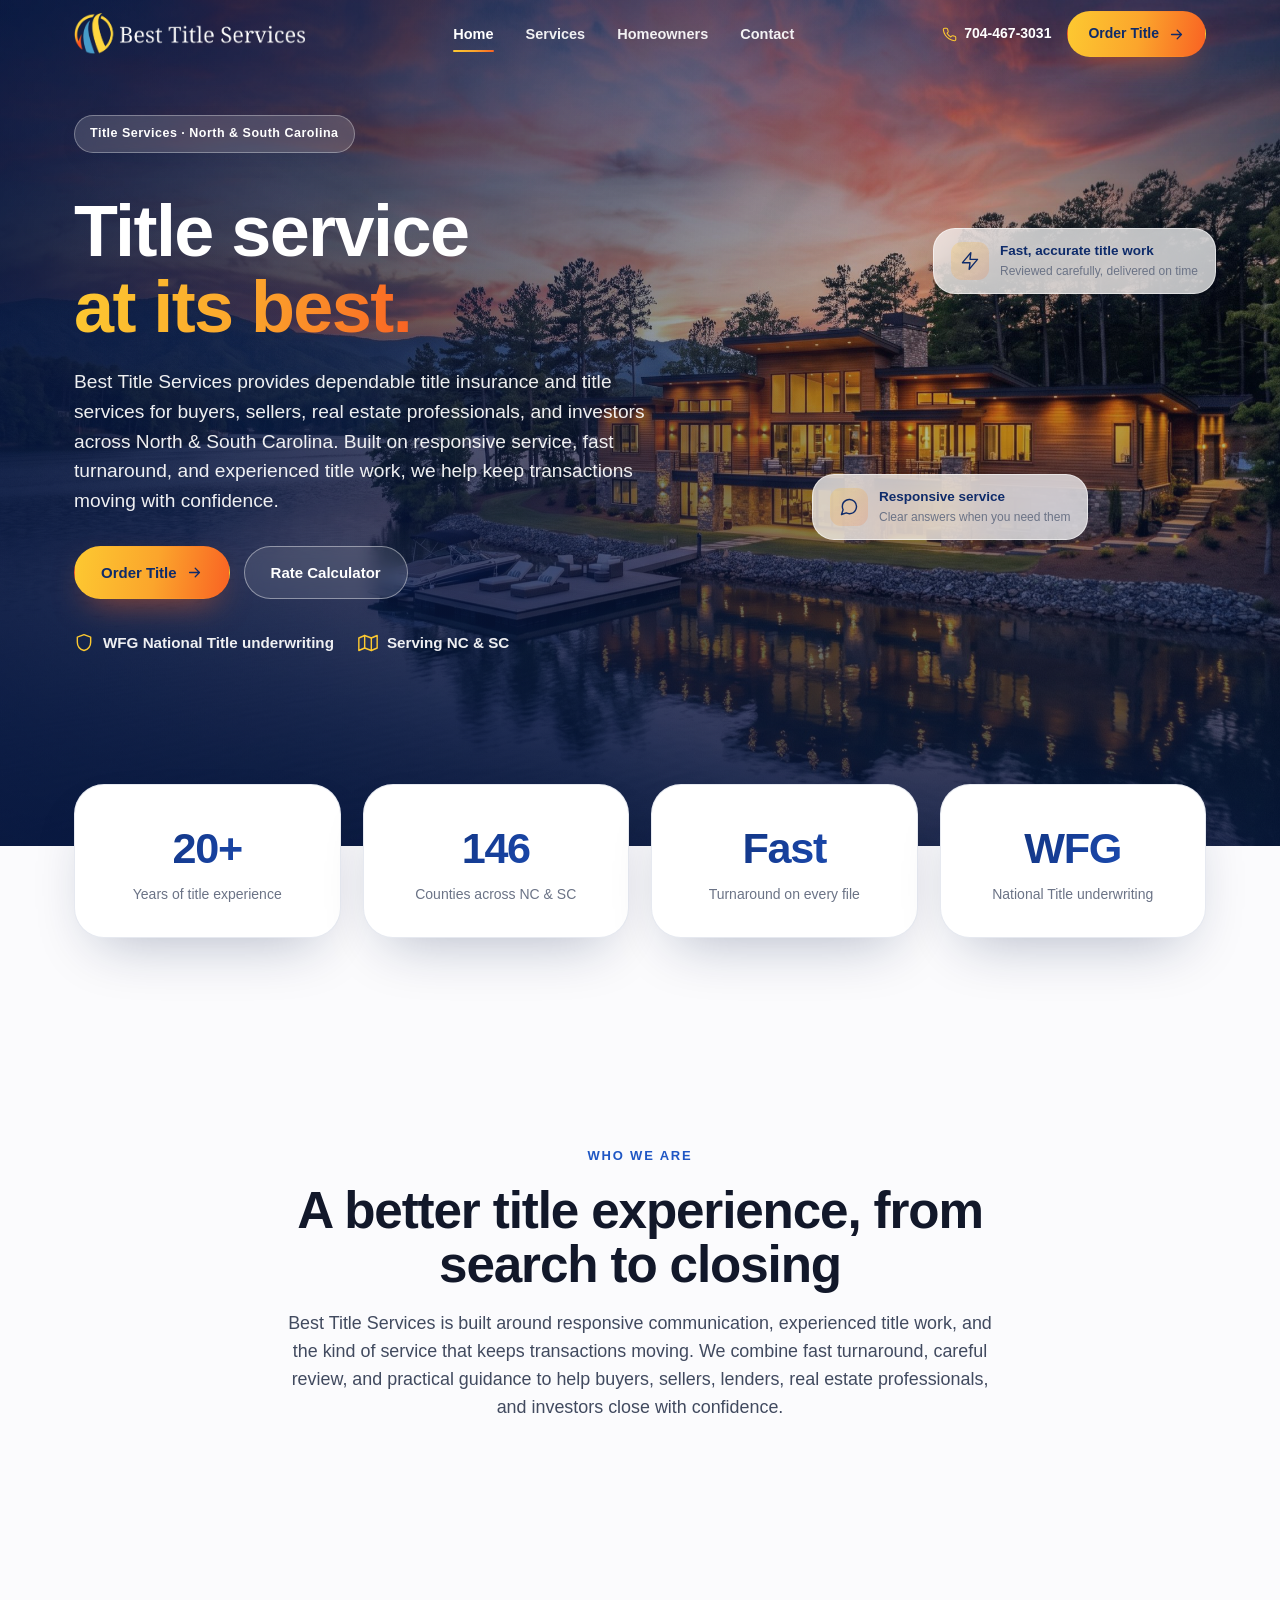
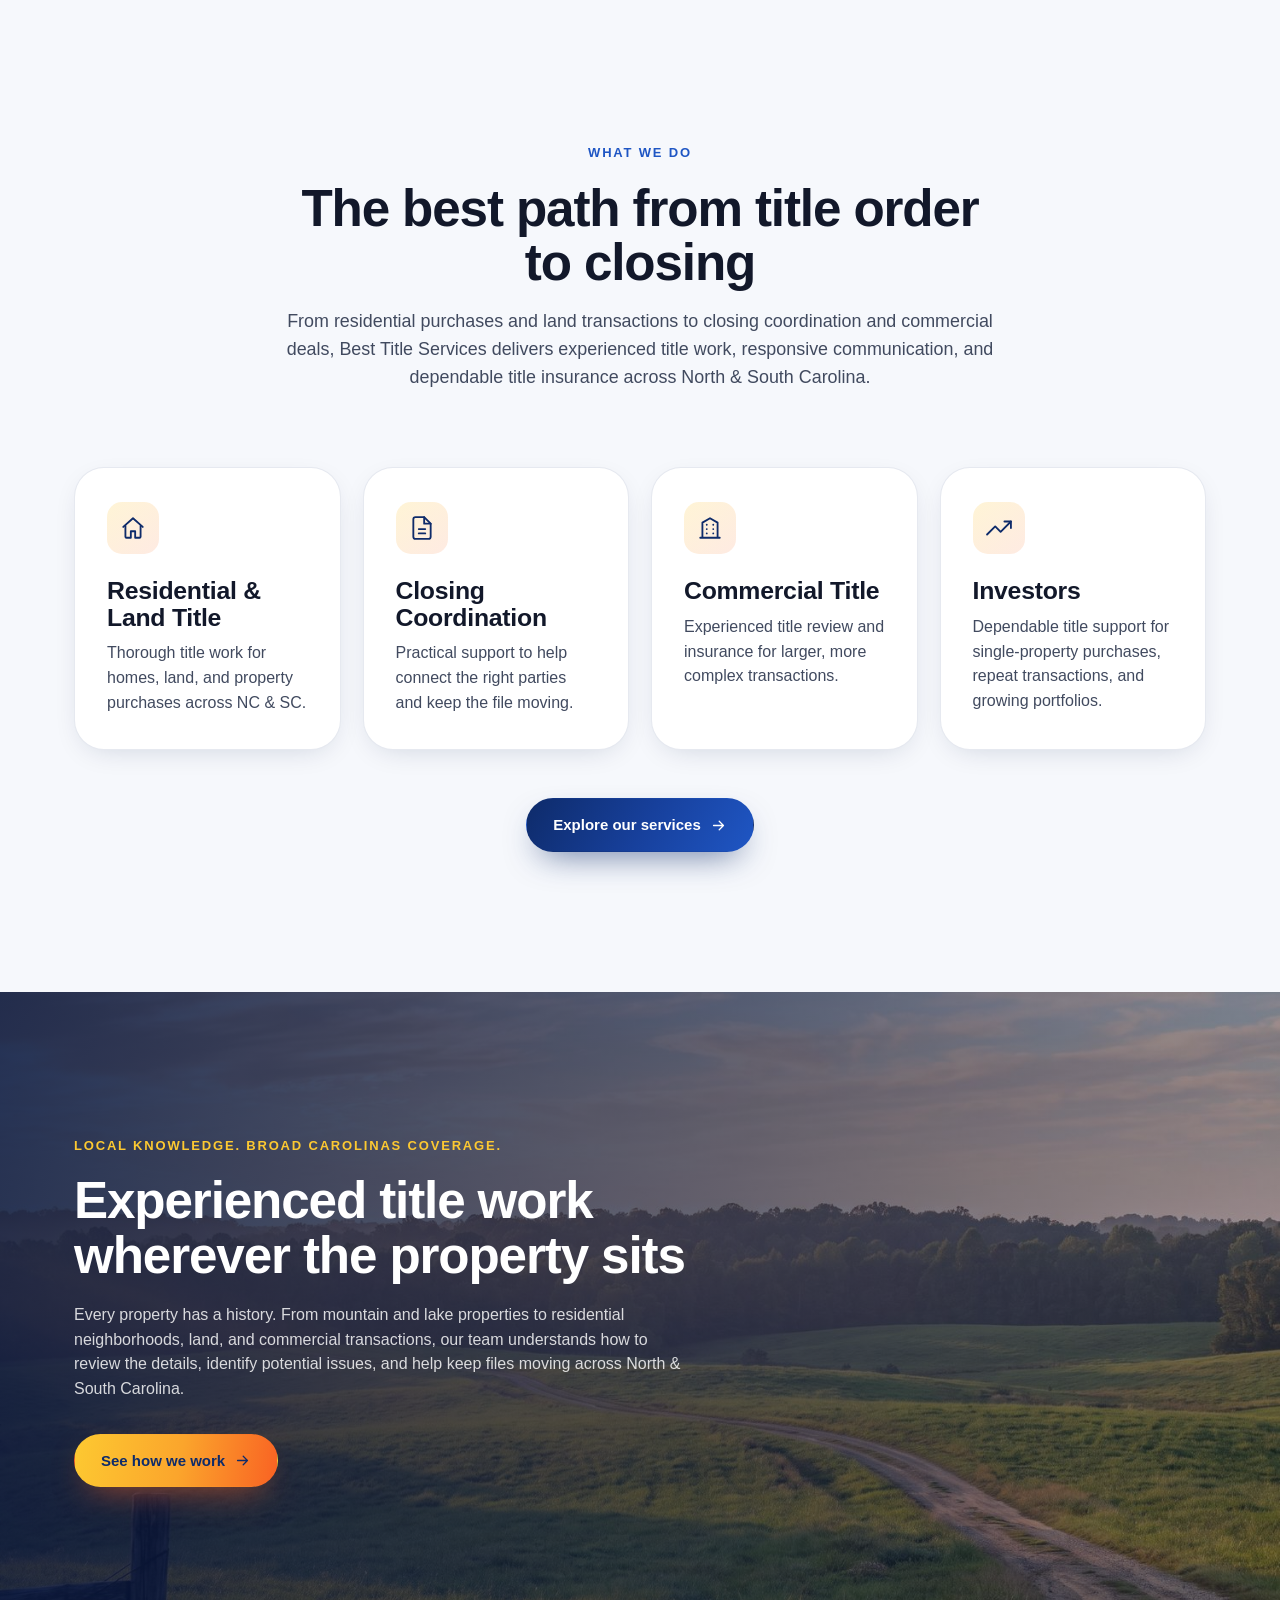
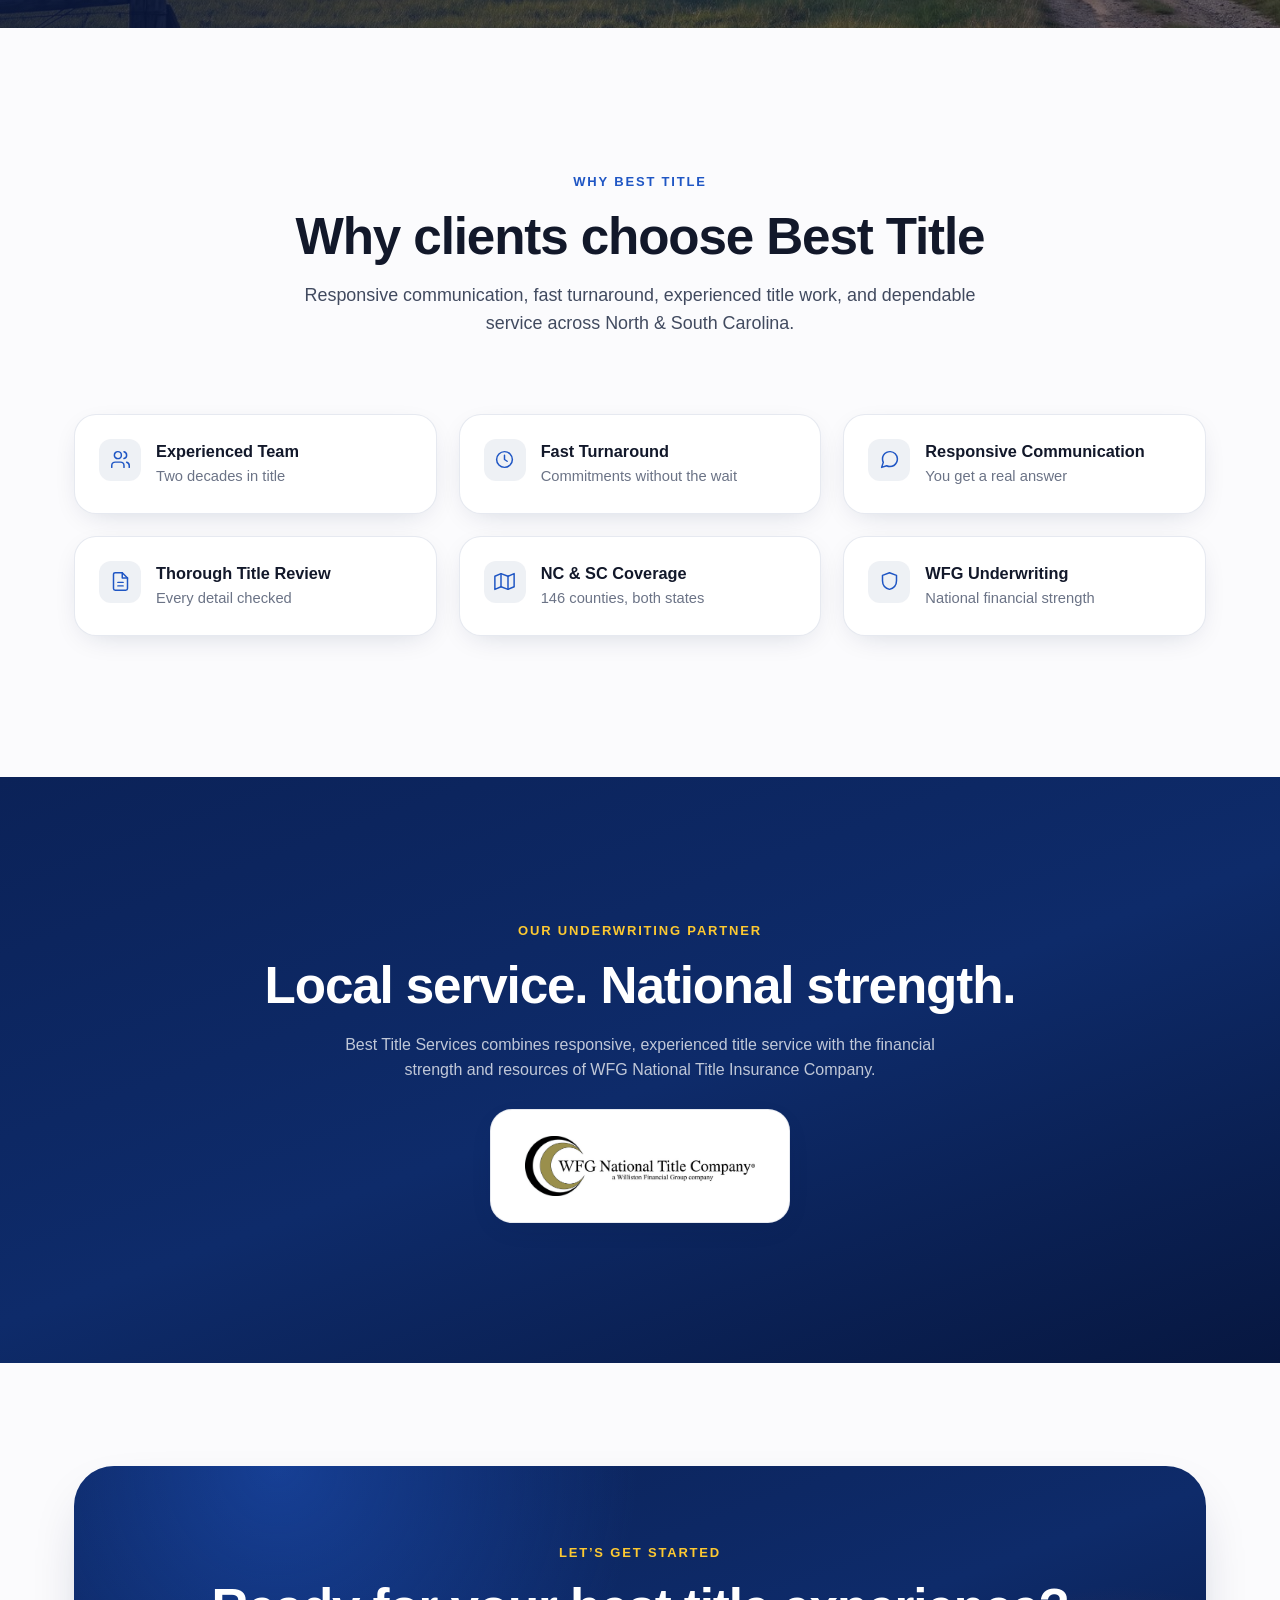
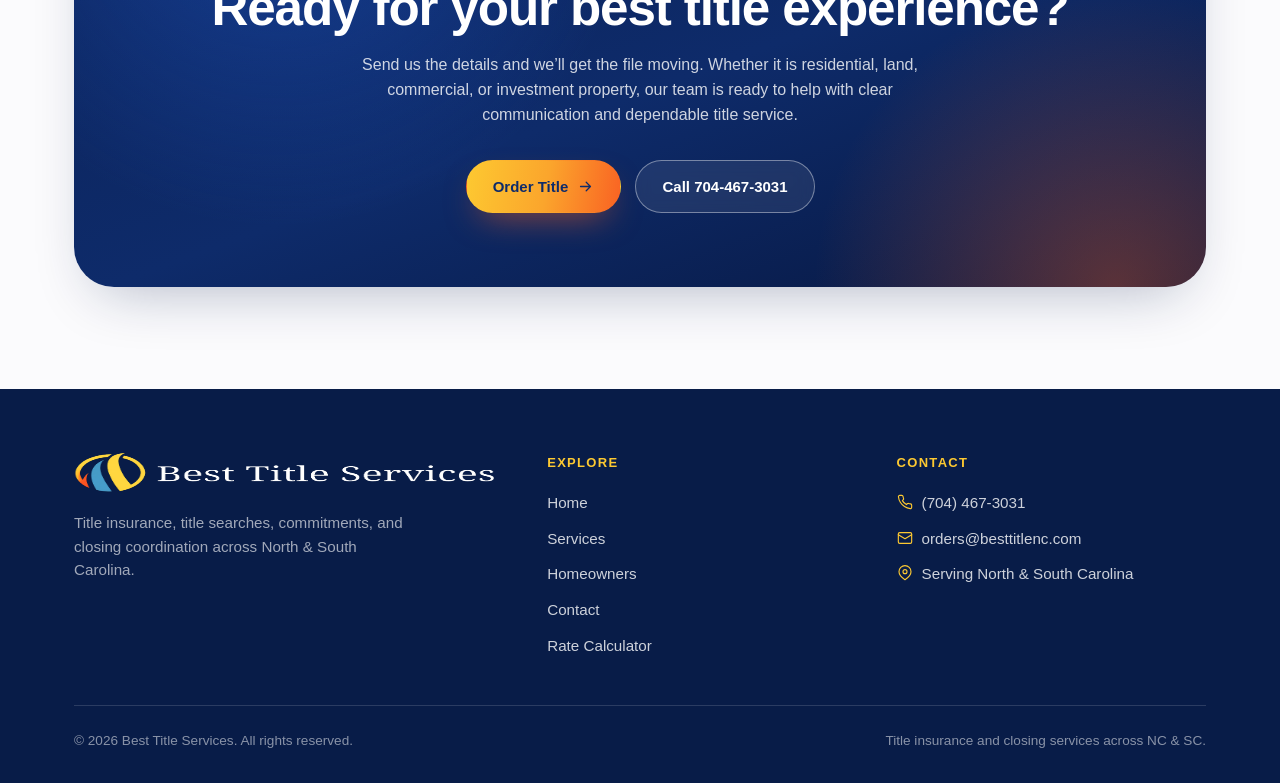
==== commit e1263dd4: "Apply client revision requests Reposition from a Hickory agency to a Carolinas-wide one, and clean u" ====
--- a/index.html
+++ b/index.html
@@ -3,11 +3,11 @@
 <head>
 <meta charset="UTF-8" />
 <meta name="viewport" content="width=device-width, initial-scale=1.0" />
-<title>Best Title Services — Title Insurance &amp; Closings in Hickory, NC</title>
-<meta name="description" content="Independent title agency in Hickory, North Carolina. We search, clear and insure title for buyers, sellers, lenders and investors across all 100 NC counties and all 46 in South Carolina. Nights and weekends included." />
+<title>Best Title Services — Title Insurance &amp; Title Services in NC &amp; SC</title>
+<meta name="description" content="Best Title Services provides dependable title insurance, title searches, commitments, and closing coordination for buyers, sellers, lenders, real estate professionals, and investors across North and South Carolina." />
 <link rel="canonical" href="https://www.besttitlenc.com/" />
-<meta property="og:title" content="Best Title Services — Title Insurance &amp; Closings in Hickory, NC" />
-<meta property="og:description" content="Independent title agency in Hickory, North Carolina. We search, clear and insure title for buyers, sellers, lenders and investors across all 100 NC counties and all 46 in South Carolina. Nights and weekends included." />
+<meta property="og:title" content="Best Title Services — Title Insurance &amp; Title Services in NC &amp; SC" />
+<meta property="og:description" content="Best Title Services provides dependable title insurance, title searches, commitments, and closing coordination for buyers, sellers, lenders, real estate professionals, and investors across North and South Carolina." />
 <meta property="og:type" content="website" />
 <meta property="og:url" content="https://www.besttitlenc.com/" />
 <meta property="og:image" content="https://www.besttitlenc.com/assets/img/hero-lake.jpg" />
@@ -32,8 +32,8 @@
       <a href="contact.html">Contact</a>
     </nav>
     <div class="nav__cta">
-      <a href="tel:7044673031" class="nav__phone"><svg viewBox="0 0 24 24" fill="none" stroke="currentColor" stroke-width="2" stroke-linecap="round" stroke-linejoin="round"><path d="M22 16.92v3a2 2 0 0 1-2.18 2 19.79 19.79 0 0 1-8.63-3.07 19.5 19.5 0 0 1-6-6 19.79 19.79 0 0 1-3.07-8.67A2 2 0 0 1 4.11 2h3a2 2 0 0 1 2 1.72 12.84 12.84 0 0 0 .7 2.81 2 2 0 0 1-.45 2.11L8.09 9.91a16 16 0 0 0 6 6l1.27-1.27a2 2 0 0 1 2.11-.45 12.84 12.84 0 0 0 2.81.7A2 2 0 0 1 22 16.92z"/></svg>704-467-3031</a>
-      <a href="mailto:orders@besttitlenc.com?subject=New%20Title%20Request%20Best%20Title%20Services" class="btn btn--primary btn--sm">Order Title <svg viewBox="0 0 24 24" fill="none" stroke="currentColor" stroke-width="2" stroke-linecap="round" stroke-linejoin="round"><path d="M5 12h14M13 6l6 6-6 6"/></svg></a>
+      <a href="tel:7044673031" class="nav__phone"><svg viewBox="0 0 24 24" fill="none" stroke="currentColor" stroke-width="1.7" stroke-linecap="round" stroke-linejoin="round"><path d="M22 16.92v3a2 2 0 0 1-2.18 2 19.79 19.79 0 0 1-8.63-3.07 19.5 19.5 0 0 1-6-6 19.79 19.79 0 0 1-3.07-8.67A2 2 0 0 1 4.11 2h3a2 2 0 0 1 2 1.72 12.84 12.84 0 0 0 .7 2.81 2 2 0 0 1-.45 2.11L8.09 9.91a16 16 0 0 0 6 6l1.27-1.27a2 2 0 0 1 2.11-.45 12.84 12.84 0 0 0 2.81.7A2 2 0 0 1 22 16.92z"/></svg>704-467-3031</a>
+      <a href="mailto:orders@besttitlenc.com?subject=New%20Title%20Request%20Best%20Title%20Services" class="btn btn--primary btn--sm">Order Title <svg viewBox="0 0 24 24" fill="none" stroke="currentColor" stroke-width="1.8" stroke-linecap="round" stroke-linejoin="round"><path d="M5 12h14M13 6l6 6-6 6"/></svg></a>
       <button class="nav__burger" aria-label="Menu" aria-expanded="false"><span></span><span></span><span></span></button>
     </div>
   </div>
@@ -51,47 +51,40 @@
 <!-- HERO -->
 <section class="hero hero--home" id="top">
   <div class="hero__bg">
-    <img src="assets/img/hero-lake.jpg" alt="A lake in the North Carolina foothills at sunset with the Blue Ridge beyond" fetchpriority="high" width="2400" height="1600" />
+    <img src="assets/img/hero-lake.jpg" alt="Lake property at golden hour with foothills in the distance" fetchpriority="high" width="2400" height="1600" />
   </div>
   <div class="wrap">
     <div class="hero__content" data-reveal>
-      <span class="hero__badge"><span class="dot"></span>Independent title agency &middot; Hickory, NC</span>
+      <span class="hero__badge">Title Services &middot; North &amp; South Carolina</span>
       <h1>Title service <span class="text-grad">at its best.</span></h1>
-      <p class="hero__sub">Best Title Services is an independent title agency in Hickory, North Carolina. We search, clear, and insure title for buyers, sellers, lenders, and investors across both Carolinas &mdash; and we answer the phone when you need us.</p>
+      <p class="hero__sub">Best Title Services provides dependable title insurance and title services for buyers, sellers, real estate professionals, and investors across North &amp; South Carolina. Built on responsive service, fast turnaround, and experienced title work, we help keep transactions moving with confidence.</p>
       <div class="hero__actions">
-        <a href="mailto:orders@besttitlenc.com?subject=New%20Title%20Request%20Best%20Title%20Services" class="btn btn--gold">Order Title <svg viewBox="0 0 24 24" fill="none" stroke="currentColor" stroke-width="2" stroke-linecap="round" stroke-linejoin="round"><path d="M5 12h14M13 6l6 6-6 6"/></svg></a>
+        <a href="mailto:orders@besttitlenc.com?subject=New%20Title%20Request%20Best%20Title%20Services" class="btn btn--gold">Order Title <svg viewBox="0 0 24 24" fill="none" stroke="currentColor" stroke-width="1.8" stroke-linecap="round" stroke-linejoin="round"><path d="M5 12h14M13 6l6 6-6 6"/></svg></a>
         <a href="https://rates.wfgnationaltitle.com/" target="_blank" rel="noopener" class="btn btn--ghost">Rate Calculator</a>
       </div>
       <div class="hero-badges">
-        <span><svg viewBox="0 0 24 24" fill="none" stroke="currentColor" stroke-width="2" stroke-linecap="round" stroke-linejoin="round"><path d="M12 2 4 5v6c0 5 3.4 8.6 8 10 4.6-1.4 8-5 8-10V5l-8-3z"/></svg> WFG National Title underwriting</span>
-        <span><svg viewBox="0 0 24 24" fill="none" stroke="currentColor" stroke-width="2" stroke-linecap="round" stroke-linejoin="round"><circle cx="12" cy="12" r="9"/><path d="M12 7v5l3 2"/></svg> We work nights and weekends</span>
+        <span><svg viewBox="0 0 24 24" fill="none" stroke="currentColor" stroke-width="1.7" stroke-linecap="round" stroke-linejoin="round"><path d="M12 2 4 5v6c0 5 3.4 8.6 8 10 4.6-1.4 8-5 8-10V5l-8-3z"/></svg> WFG National Title underwriting</span>
+        <span><svg viewBox="0 0 24 24" fill="none" stroke="currentColor" stroke-width="1.7" stroke-linecap="round" stroke-linejoin="round"><path d="m1 6 7-3 8 3 7-3v15l-7 3-8-3-7 3z"/><path d="M8 3v15M16 6v15"/></svg> Serving NC &amp; SC</span>
       </div>
     </div>
   </div>
 
   <div class="hero__floats" aria-hidden="true">
     <div class="fc-wrap fc-a" data-parallax="16">
-      <div class="float-card anim-float">
-        <div class="fc-ico"><svg viewBox="0 0 24 24" fill="none" stroke="currentColor" stroke-width="2" stroke-linecap="round" stroke-linejoin="round"><path d="M13 2 3 14h9l-1 8 10-12h-9l1-8z"/></svg></div>
-        <div class="fc-title">Commitment issued</div>
-        <div class="fc-sub">Searched, cleared, on time</div>
-      </div>
-    </div>
-    <div class="fc-wrap fc-b" data-parallax="26">
+      <div class="float-card float-card--row anim-float">
+        <div class="fc-ico"><svg viewBox="0 0 24 24" fill="none" stroke="currentColor" stroke-width="1.7" stroke-linecap="round" stroke-linejoin="round"><path d="M13 2 3 14h9l-1 8 10-12h-9l1-8z"/></svg></div>
+        <div>
+          <div class="fc-title">Fast, accurate title work</div>
+          <div class="fc-sub">Reviewed carefully, delivered on time</div>
+        </div>
+      </div>
+    </div>
+    <div class="fc-wrap fc-b" data-parallax="24">
       <div class="float-card float-card--row anim-float delay">
-        <div class="pulse"><i></i></div>
+        <div class="fc-ico"><svg viewBox="0 0 24 24" fill="none" stroke="currentColor" stroke-width="1.7" stroke-linecap="round" stroke-linejoin="round"><path d="M21 11.5a8.4 8.4 0 0 1-.9 3.8 8.5 8.5 0 0 1-7.6 4.7 8.4 8.4 0 0 1-3.8-.9L3 21l1.9-5.7a8.4 8.4 0 0 1-.9-3.8 8.5 8.5 0 0 1 4.7-7.6 8.4 8.4 0 0 1 3.8-.9h.5a8.5 8.5 0 0 1 8 8v.5z"/></svg></div>
         <div>
-          <div class="fc-title">Someone picks up</div>
-          <div class="fc-sub">Early, late, weekends</div>
-        </div>
-      </div>
-    </div>
-    <div class="fc-wrap fc-c" data-parallax="12">
-      <div class="float-card float-card--row anim-float delay2">
-        <div class="fc-ico"><svg viewBox="0 0 24 24" fill="none" stroke="currentColor" stroke-width="2" stroke-linecap="round" stroke-linejoin="round"><path d="M12 2a10 10 0 1 0 0 20 10 10 0 0 0 0-20zM2 12h20M12 2a15 15 0 0 1 0 20 15 15 0 0 1 0-20z"/></svg></div>
-        <div>
-          <div class="fc-title">146 counties</div>
-          <div class="fc-sub">All of NC and SC</div>
+          <div class="fc-title">Responsive service</div>
+          <div class="fc-sub">Clear answers when you need them</div>
         </div>
       </div>
     </div>
@@ -102,102 +95,86 @@
 <section class="section section--tight stats-float">
   <div class="wrap">
     <div class="stats">
-      <div class="stat-card" data-reveal><b class="text-grad-b">20+</b><span>Years working Carolina title</span></div>
+      <div class="stat-card" data-reveal><b class="text-grad-b">20+</b><span>Years of title experience</span></div>
       <div class="stat-card d1" data-reveal><b class="text-grad-b">146</b><span>Counties across NC &amp; SC</span></div>
-      <div class="stat-card d2" data-reveal><b class="text-grad-b">7-Day</b><span>We&rsquo;re reachable, including weekends</span></div>
-      <div class="stat-card d3" data-reveal><b class="text-grad-b">WFG</b><span>National underwriting behind us</span></div>
-    </div>
-  </div>
-</section>
-
-<!-- INTRO / MISSION -->
+      <div class="stat-card d2" data-reveal><b class="text-grad-b">Fast</b><span>Turnaround on every file</span></div>
+      <div class="stat-card d3" data-reveal><b class="text-grad-b">WFG</b><span>National Title underwriting</span></div>
+    </div>
+  </div>
+</section>
+
+<!-- WHO WE ARE -->
 <section class="section section--tight">
   <div class="wrap">
     <div class="section-head" data-reveal>
       <span class="eyebrow">Who we are</span>
-      <h2>Independent &mdash; and that&rsquo;s the point</h2>
-      <p>No parent company setting our turnaround times. No call center between you and the person actually running your search. We answer to the file in front of us, and to whoever is waiting on it.</p>
-    </div>
-  </div>
-</section>
-
-<!-- SERVICES PREVIEW -->
+      <h2>A better title experience, from search to closing</h2>
+      <p>Best Title Services is built around responsive communication, experienced title work, and the kind of service that keeps transactions moving. We combine fast turnaround, careful review, and practical guidance to help buyers, sellers, lenders, real estate professionals, and investors close with confidence.</p>
+    </div>
+  </div>
+</section>
+
+<!-- WHAT WE DO -->
 <section class="section" style="background:var(--bg-2);">
   <div class="wrap">
     <div class="section-head" data-reveal>
       <span class="eyebrow">What we do</span>
-      <h2>Three ways we get you to the table</h2>
-      <p>Two decades of Carolina title work behind every commitment we issue &mdash; whether it&rsquo;s a starter home in Catawba County, a lake lot changing hands, or a commercial deal with a stack of easements attached.</p>
-    </div>
-    <div class="grid grid-3">
-      <a href="services.html" class="card" data-reveal>
-        <div class="card__ico"><svg viewBox="0 0 24 24" fill="none" stroke="currentColor" stroke-width="1.8" stroke-linecap="round" stroke-linejoin="round"><path d="m3 11 9-8 9 8"/><path d="M5 10v10a1 1 0 0 0 1 1h4v-6h4v6h4a1 1 0 0 0 1-1V10"/></svg></div>
-        <h3>Residential &amp; Land Title</h3>
-        <p>Fast, accurate commitments from people who know the county registers of deeds by name &mdash; and know which old parcels tend to hide problems.</p>
-      </a>
-      <a href="services.html" class="card d1" data-reveal>
-        <div class="card__ico"><svg viewBox="0 0 24 24" fill="none" stroke="currentColor" stroke-width="1.8" stroke-linecap="round" stroke-linejoin="round"><path d="M14 2H6a2 2 0 0 0-2 2v16a2 2 0 0 0 2 2h12a2 2 0 0 0 2-2V8z"/><path d="M14 2v6h6M9 13h6M9 17h6"/></svg></div>
-        <h3>Closing Services</h3>
-        <p>We&rsquo;ll match you with a closing attorney or notary who fits the deal &mdash; in person or remote, wherever you are in the Carolinas.</p>
-      </a>
-      <a href="services.html" class="card d2" data-reveal>
-        <div class="card__ico"><svg viewBox="0 0 24 24" fill="none" stroke="currentColor" stroke-width="1.8" stroke-linecap="round" stroke-linejoin="round"><path d="M3 21h18M5 21V7l7-4 7 4v14M9 9h.01M15 9h.01M9 13h.01M15 13h.01M9 17h.01M15 17h.01"/></svg></div>
-        <h3>Commercial Title</h3>
-        <p>Bigger numbers, longer negotiations, more moving parts. We insure commercial deals to the level the investment actually warrants.</p>
-      </a>
-    </div>
-    <div style="text-align:center;margin-top:44px;" data-reveal>
-      <a href="services.html" class="btn btn--primary">See what we handle <svg viewBox="0 0 24 24" fill="none" stroke="currentColor" stroke-width="2" stroke-linecap="round" stroke-linejoin="round"><path d="M5 12h14M13 6l6 6-6 6"/></svg></a>
-    </div>
-  </div>
-</section>
-
-<!-- ROOTED LOCALLY -->
+      <h2>The best path from title order to closing</h2>
+      <p>From residential purchases and land transactions to closing coordination and commercial deals, Best Title Services delivers experienced title work, responsive communication, and dependable title insurance across North &amp; South Carolina.</p>
+    </div>
+    <div class="grid grid-4">
+      <a href="services.html" class="card" data-reveal><div class="card__ico"><svg viewBox="0 0 24 24" fill="none" stroke="currentColor" stroke-width="1.7" stroke-linecap="round" stroke-linejoin="round"><path d="m3 11 9-8 9 8"/><path d="M5 10v10a1 1 0 0 0 1 1h4v-6h4v6h4a1 1 0 0 0 1-1V10"/></svg></div><h3>Residential &amp; Land Title</h3><p>Thorough title work for homes, land, and property purchases across NC &amp; SC.</p></a>
+      <a href="services.html" class="card d1" data-reveal><div class="card__ico"><svg viewBox="0 0 24 24" fill="none" stroke="currentColor" stroke-width="1.7" stroke-linecap="round" stroke-linejoin="round"><path d="M14 2H6a2 2 0 0 0-2 2v16a2 2 0 0 0 2 2h12a2 2 0 0 0 2-2V8z"/><path d="M14 2v6h6M9 13h6M9 17h6"/></svg></div><h3>Closing Coordination</h3><p>Practical support to help connect the right parties and keep the file moving.</p></a>
+      <a href="services.html" class="card d2" data-reveal><div class="card__ico"><svg viewBox="0 0 24 24" fill="none" stroke="currentColor" stroke-width="1.7" stroke-linecap="round" stroke-linejoin="round"><path d="M3 21h18M5 21V7l7-4 7 4v14M9 9h.01M15 9h.01M9 13h.01M15 13h.01M9 17h.01M15 17h.01"/></svg></div><h3>Commercial Title</h3><p>Experienced title review and insurance for larger, more complex transactions.</p></a>
+      <a href="services.html" class="card d3" data-reveal><div class="card__ico"><svg viewBox="0 0 24 24" fill="none" stroke="currentColor" stroke-width="1.7" stroke-linecap="round" stroke-linejoin="round"><path d="M23 6 13.5 15.5l-5-5L1 18"/><path d="M17 6h6v6"/></svg></div><h3>Investors</h3><p>Dependable title support for single-property purchases, repeat transactions, and growing portfolios.</p></a>
+    </div>
+    <div style="text-align:center;margin-top:48px;" data-reveal>
+      <a href="services.html" class="btn btn--primary">Explore our services <svg viewBox="0 0 24 24" fill="none" stroke="currentColor" stroke-width="1.8" stroke-linecap="round" stroke-linejoin="round"><path d="M5 12h14M13 6l6 6-6 6"/></svg></a>
+    </div>
+  </div>
+</section>
+
+<!-- LOCAL KNOWLEDGE / BROAD COVERAGE -->
 <section class="section imgband">
-  <div class="imgband__bg"><img src="assets/img/land.jpg" alt="Rolling foothills at golden hour outside Hickory, North Carolina" loading="lazy" width="1500" height="1125" /></div>
-  <div class="wrap">
-    <div style="max-width:640px;" data-reveal>
-      <span class="eyebrow">Rooted in the foothills</span>
-      <h2>We know this ground &mdash; parcel by parcel.</h2>
-      <p style="margin-top:18px;">From the lake to the ridgelines, land in the Carolina foothills carries its own history: old family deeds, boundaries that moved, easements written a century ago and never cleaned up. Reading that history is the job.</p>
-      <p style="margin-top:14px;">Being local means we&rsquo;ve pulled chains of title on these parcels before. It also means we pick up the phone when something needs sorting out today, not next week.</p>
-      <div style="margin-top:30px;">
-        <a href="services.html" class="btn btn--gold">See how we work <svg viewBox="0 0 24 24" fill="none" stroke="currentColor" stroke-width="2" stroke-linecap="round" stroke-linejoin="round"><path d="M5 12h14M13 6l6 6-6 6"/></svg></a>
-      </div>
-    </div>
-  </div>
-</section>
-
-<!-- WHY CHOOSE -->
+  <div class="imgband__bg"><img src="assets/img/land.jpg" alt="Carolina foothills at golden hour" loading="lazy" width="1500" height="1125" /></div>
+  <div class="wrap">
+    <div style="max-width:620px;" data-reveal>
+      <span class="eyebrow">Local knowledge. Broad Carolinas coverage.</span>
+      <h2>Experienced title work wherever the property sits</h2>
+      <p style="margin-top:20px;">Every property has a history. From mountain and lake properties to residential neighborhoods, land, and commercial transactions, our team understands how to review the details, identify potential issues, and help keep files moving across North &amp; South Carolina.</p>
+      <div style="margin-top:32px;">
+        <a href="services.html" class="btn btn--gold">See how we work <svg viewBox="0 0 24 24" fill="none" stroke="currentColor" stroke-width="1.8" stroke-linecap="round" stroke-linejoin="round"><path d="M5 12h14M13 6l6 6-6 6"/></svg></a>
+      </div>
+    </div>
+  </div>
+</section>
+
+<!-- WHY BEST TITLE -->
 <section class="section">
   <div class="wrap">
     <div class="section-head" data-reveal>
       <span class="eyebrow">Why Best Title</span>
-      <h2>Why agents and lenders keep calling us</h2>
-      <p>Eight reasons files tend to move faster when they come through our office.</p>
-    </div>
-    <div class="grid grid-4">
-      <div class="feature" data-reveal><div class="feature__ico"><svg viewBox="0 0 24 24" fill="none" stroke="currentColor" stroke-width="2" stroke-linecap="round" stroke-linejoin="round"><path d="M12 2 4 5v6c0 5 3.4 8.6 8 10 4.6-1.4 8-5 8-10V5l-8-3z"/></svg></div><div><b>Experience</b><span>Two decades of it</span></div></div>
-      <div class="feature d1" data-reveal><div class="feature__ico"><svg viewBox="0 0 24 24" fill="none" stroke="currentColor" stroke-width="2" stroke-linecap="round" stroke-linejoin="round"><path d="M20 6 9 17l-5-5"/></svg></div><div><b>Independent</b><span>No parent company</span></div></div>
-      <div class="feature d2" data-reveal><div class="feature__ico"><svg viewBox="0 0 24 24" fill="none" stroke="currentColor" stroke-width="2" stroke-linecap="round" stroke-linejoin="round"><path d="M13 2 3 14h9l-1 8 10-12h-9l1-8z"/></svg></div><div><b>Quick turnaround</b><span>Commitments that hold up</span></div></div>
-      <div class="feature d3" data-reveal><div class="feature__ico"><svg viewBox="0 0 24 24" fill="none" stroke="currentColor" stroke-width="2" stroke-linecap="round" stroke-linejoin="round"><circle cx="12" cy="12" r="9"/><path d="M12 7v5l3 2"/></svg></div><div><b>Reachable</b><span>You get a human</span></div></div>
-      <div class="feature" data-reveal><div class="feature__ico"><svg viewBox="0 0 24 24" fill="none" stroke="currentColor" stroke-width="2" stroke-linecap="round" stroke-linejoin="round"><circle cx="12" cy="12" r="9"/><path d="M12 7v5l3 2"/></svg></div><div><b>Nights &amp; weekends</b><span>Closings don&rsquo;t wait</span></div></div>
-      <div class="feature d1" data-reveal><div class="feature__ico"><svg viewBox="0 0 24 24" fill="none" stroke="currentColor" stroke-width="2" stroke-linecap="round" stroke-linejoin="round"><path d="M12 2a10 10 0 1 0 0 20 10 10 0 0 0 0-20zM2 12h20M12 2a15 15 0 0 1 0 20 15 15 0 0 1 0-20z"/></svg></div><div><b>Both Carolinas</b><span>100 NC &amp; 46 SC counties</span></div></div>
-      <div class="feature d2" data-reveal><div class="feature__ico"><svg viewBox="0 0 24 24" fill="none" stroke="currentColor" stroke-width="2" stroke-linecap="round" stroke-linejoin="round"><circle cx="11" cy="11" r="7"/><path d="m21 21-4.3-4.3"/></svg></div><div><b>Prior policies</b><span>Deep search network</span></div></div>
-      <div class="feature d3" data-reveal><div class="feature__ico"><svg viewBox="0 0 24 24" fill="none" stroke="currentColor" stroke-width="2" stroke-linecap="round" stroke-linejoin="round"><path d="M12 2 2 7l10 5 10-5-10-5zM2 17l10 5 10-5M2 12l10 5 10-5"/></svg></div><div><b>Messy files</b><span>Untangled, not punted</span></div></div>
+      <h2>Why clients choose Best Title</h2>
+      <p>Responsive communication, fast turnaround, experienced title work, and dependable service across North &amp; South Carolina.</p>
+    </div>
+    <div class="grid grid-3">
+      <div class="feature" data-reveal><div class="feature__ico"><svg viewBox="0 0 24 24" fill="none" stroke="currentColor" stroke-width="1.7" stroke-linecap="round" stroke-linejoin="round"><path d="M16 21v-2a4 4 0 0 0-4-4H6a4 4 0 0 0-4 4v2"/><circle cx="9" cy="7" r="4"/><path d="M22 21v-2a4 4 0 0 0-3-3.87M16 3.13a4 4 0 0 1 0 7.75"/></svg></div><div><b>Experienced Team</b><span>Two decades in title</span></div></div>
+      <div class="feature d1" data-reveal><div class="feature__ico"><svg viewBox="0 0 24 24" fill="none" stroke="currentColor" stroke-width="1.7" stroke-linecap="round" stroke-linejoin="round"><circle cx="12" cy="12" r="9"/><path d="M12 7v5l3 2"/></svg></div><div><b>Fast Turnaround</b><span>Commitments without the wait</span></div></div>
+      <div class="feature d2" data-reveal><div class="feature__ico"><svg viewBox="0 0 24 24" fill="none" stroke="currentColor" stroke-width="1.7" stroke-linecap="round" stroke-linejoin="round"><path d="M21 11.5a8.4 8.4 0 0 1-.9 3.8 8.5 8.5 0 0 1-7.6 4.7 8.4 8.4 0 0 1-3.8-.9L3 21l1.9-5.7a8.4 8.4 0 0 1-.9-3.8 8.5 8.5 0 0 1 4.7-7.6 8.4 8.4 0 0 1 3.8-.9h.5a8.5 8.5 0 0 1 8 8v.5z"/></svg></div><div><b>Responsive Communication</b><span>You get a real answer</span></div></div>
+      <div class="feature" data-reveal><div class="feature__ico"><svg viewBox="0 0 24 24" fill="none" stroke="currentColor" stroke-width="1.7" stroke-linecap="round" stroke-linejoin="round"><path d="M14 2H6a2 2 0 0 0-2 2v16a2 2 0 0 0 2 2h12a2 2 0 0 0 2-2V8z"/><path d="M14 2v6h6M9 13h6M9 17h6"/></svg></div><div><b>Thorough Title Review</b><span>Every detail checked</span></div></div>
+      <div class="feature d1" data-reveal><div class="feature__ico"><svg viewBox="0 0 24 24" fill="none" stroke="currentColor" stroke-width="1.7" stroke-linecap="round" stroke-linejoin="round"><path d="m1 6 7-3 8 3 7-3v15l-7 3-8-3-7 3z"/><path d="M8 3v15M16 6v15"/></svg></div><div><b>NC &amp; SC Coverage</b><span>146 counties, both states</span></div></div>
+      <div class="feature d2" data-reveal><div class="feature__ico"><svg viewBox="0 0 24 24" fill="none" stroke="currentColor" stroke-width="1.7" stroke-linecap="round" stroke-linejoin="round"><path d="M12 2 4 5v6c0 5 3.4 8.6 8 10 4.6-1.4 8-5 8-10V5l-8-3z"/></svg></div><div><b>WFG Underwriting</b><span>National financial strength</span></div></div>
     </div>
   </div>
 </section>
 
 <!-- WFG PARTNER -->
 <section class="section band">
-  <div class="blob blob--a" style="top:-30%;left:-10%;opacity:.34;"></div>
-  <div class="blob blob--b" style="bottom:-40%;right:-10%;opacity:.24;"></div>
   <div class="wrap">
     <div class="partner" data-reveal>
       <span class="eyebrow eyebrow--light">Our underwriting partner</span>
-      <h2>A national underwriter standing<br>behind local work</h2>
-      <p style="max-width:580px;margin:18px auto 0;">We write on WFG National Title Insurance Company paper. You get a neighbor who knows the county, plus the financial backing of one of the country&rsquo;s largest title underwriters.</p>
+      <h2>Local service. National strength.</h2>
+      <p style="max-width:600px;margin:20px auto 0;">Best Title Services combines responsive, experienced title service with the financial strength and resources of WFG National Title Insurance Company.</p>
       <div class="partner__logo"><img src="assets/img/wfg.png" alt="WFG National Title Insurance Company" loading="lazy" /></div>
     </div>
   </div>
@@ -207,11 +184,11 @@
 <section class="section section--tight">
   <div class="wrap">
     <div class="cta-card" data-reveal>
-      <span class="eyebrow eyebrow--light">Nights and weekends included</span>
-      <h2>Send us the file</h2>
-      <p>Email the details and we&rsquo;ll get the search started today. Questions first? Call &mdash; early, late, or on a Saturday. Someone will pick up.</p>
+      <span class="eyebrow eyebrow--light">Let&rsquo;s get started</span>
+      <h2>Ready for your best title experience?</h2>
+      <p>Send us the details and we&rsquo;ll get the file moving. Whether it is residential, land, commercial, or investment property, our team is ready to help with clear communication and dependable title service.</p>
       <div class="cta-actions">
-        <a href="mailto:orders@besttitlenc.com?subject=New%20Title%20Request%20Best%20Title%20Services" class="btn btn--gold">Order Title <svg viewBox="0 0 24 24" fill="none" stroke="currentColor" stroke-width="2" stroke-linecap="round" stroke-linejoin="round"><path d="M5 12h14M13 6l6 6-6 6"/></svg></a>
+        <a href="mailto:orders@besttitlenc.com?subject=New%20Title%20Request%20Best%20Title%20Services" class="btn btn--gold">Order Title <svg viewBox="0 0 24 24" fill="none" stroke="currentColor" stroke-width="1.8" stroke-linecap="round" stroke-linejoin="round"><path d="M5 12h14M13 6l6 6-6 6"/></svg></a>
         <a href="tel:7044673031" class="btn btn--outline-light">Call 704-467-3031</a>
       </div>
     </div>
@@ -220,12 +197,11 @@
 
 <!-- FOOTER -->
 <footer class="footer">
-  <div class="blob blob--a" style="bottom:-50%;right:-5%;opacity:.20;"></div>
   <div class="wrap">
     <div class="footer__grid">
       <div>
         <div class="footer__logo"><img src="assets/img/logo-light.png" alt="Best Title Services" width="420" height="200" /></div>
-        <p>Independent title agency in Hickory, North Carolina. Searches, commitments and closings across all 146 counties in the Carolinas.</p>
+        <p>Title insurance, title searches, commitments, and closing coordination across North &amp; South Carolina.</p>
       </div>
       <div>
         <h4>Explore</h4>
@@ -240,15 +216,15 @@
       <div>
         <h4>Contact</h4>
         <div class="footer__contact">
-          <a href="tel:7044673031"><svg viewBox="0 0 24 24" fill="none" stroke="currentColor" stroke-width="2" stroke-linecap="round" stroke-linejoin="round"><path d="M22 16.92v3a2 2 0 0 1-2.18 2 19.79 19.79 0 0 1-8.63-3.07 19.5 19.5 0 0 1-6-6 19.79 19.79 0 0 1-3.07-8.67A2 2 0 0 1 4.11 2h3a2 2 0 0 1 2 1.72 12.84 12.84 0 0 0 .7 2.81 2 2 0 0 1-.45 2.11L8.09 9.91a16 16 0 0 0 6 6l1.27-1.27a2 2 0 0 1 2.11-.45 12.84 12.84 0 0 0 2.81.7A2 2 0 0 1 22 16.92z"/></svg>(704) 467-3031</a>
-          <a href="mailto:orders@besttitlenc.com"><svg viewBox="0 0 24 24" fill="none" stroke="currentColor" stroke-width="2" stroke-linecap="round" stroke-linejoin="round"><rect x="2" y="4" width="20" height="16" rx="2"/><path d="m22 7-10 6L2 7"/></svg>orders@besttitlenc.com</a>
-          <span><svg viewBox="0 0 24 24" fill="none" stroke="currentColor" stroke-width="2" stroke-linecap="round" stroke-linejoin="round"><path d="M21 10c0 6-9 12-9 12s-9-6-9-12a9 9 0 0 1 18 0z"/><circle cx="12" cy="10" r="3"/></svg>Hickory, NC &middot; Serving all of North &amp; South Carolina</span>
+          <a href="tel:7044673031"><svg viewBox="0 0 24 24" fill="none" stroke="currentColor" stroke-width="1.7" stroke-linecap="round" stroke-linejoin="round"><path d="M22 16.92v3a2 2 0 0 1-2.18 2 19.79 19.79 0 0 1-8.63-3.07 19.5 19.5 0 0 1-6-6 19.79 19.79 0 0 1-3.07-8.67A2 2 0 0 1 4.11 2h3a2 2 0 0 1 2 1.72 12.84 12.84 0 0 0 .7 2.81 2 2 0 0 1-.45 2.11L8.09 9.91a16 16 0 0 0 6 6l1.27-1.27a2 2 0 0 1 2.11-.45 12.84 12.84 0 0 0 2.81.7A2 2 0 0 1 22 16.92z"/></svg>(704) 467-3031</a>
+          <a href="mailto:orders@besttitlenc.com"><svg viewBox="0 0 24 24" fill="none" stroke="currentColor" stroke-width="1.7" stroke-linecap="round" stroke-linejoin="round"><rect x="2" y="4" width="20" height="16" rx="2"/><path d="m22 7-10 6L2 7"/></svg>orders@besttitlenc.com</a>
+          <span><svg viewBox="0 0 24 24" fill="none" stroke="currentColor" stroke-width="1.7" stroke-linecap="round" stroke-linejoin="round"><path d="M21 10c0 6-9 12-9 12s-9-6-9-12a9 9 0 0 1 18 0z"/><circle cx="12" cy="10" r="3"/></svg>Serving North &amp; South Carolina</span>
         </div>
       </div>
     </div>
     <div class="footer__bottom">
       <span>&copy; <span id="year">2026</span> Best Title Services. All rights reserved.</span>
-      <span>Title insurance &amp; closing services &middot; Hickory, NC</span>
+      <span>Title insurance and closing services across NC &amp; SC.</span>
     </div>
   </div>
 </footer>
--- a/assets/css/style.css
+++ b/assets/css/style.css
@@ -1,6 +1,6 @@
 /* =========================================================
    Best Title Services — Design System
-   Hickory, NC · Apple-inspired · floating glass · soft motion
+   North & South Carolina · Apple-inspired · floating glass · soft motion
    Brand: #0e2b6a navy · #fdc931 gold · #f96223 orange
    ========================================================= */
 
@@ -11,7 +11,7 @@
   --muted:      #6b7386;
   --line:       rgba(14, 43, 106, 0.10);
   --bg:         #fbfbfd;
-  --bg-2:       #f1f4fa;
+  --bg-2:       #f6f8fc;
   --white:      #ffffff;
 
   /* Brand */
@@ -67,8 +67,8 @@
 
 /* ---------- Layout ---------- */
 .wrap { width: 100%; max-width: var(--maxw); margin: 0 auto; padding: 0 24px; }
-.section { position: relative; padding: clamp(70px, 10vw, 130px) 0; }
-.section--tight { padding: clamp(48px, 7vw, 90px) 0; }
+.section { position: relative; padding: clamp(86px, 11vw, 150px) 0; }
+.section--tight { padding: clamp(56px, 8vw, 104px) 0; }
 
 .eyebrow {
   display: inline-block;
@@ -86,7 +86,7 @@
 p  { color: var(--ink-soft); font-size: clamp(1rem, 1.2vw, 1.1rem); }
 
 .lead { font-size: clamp(1.1rem, 1.5vw, 1.3rem); color: var(--ink-soft); }
-.section-head { max-width: 730px; margin: 0 auto clamp(40px, 6vw, 66px); text-align: center; }
+.section-head { max-width: 720px; margin: 0 auto clamp(48px, 7vw, 76px); text-align: center; }
 .section-head p { margin-top: 18px; font-size: clamp(1.05rem, 1.4vw, 1.2rem); }
 
 /* Gradient text — warm for dark grounds, blue for light grounds */
@@ -197,7 +197,7 @@
 .hero__badge {
   display: inline-flex; align-items: center; gap: 8px; padding: 8px 15px; margin-bottom: 24px;
   background: rgba(255,255,255,0.7); border: 1px solid var(--glass-brd); border-radius: 999px;
-  font-size: 13px; font-weight: 650; color: var(--ink-soft); box-shadow: var(--shadow-soft);
+  font-size: 12.5px; font-weight: 650; letter-spacing: .04em; color: var(--ink-soft); box-shadow: var(--shadow-soft);
   backdrop-filter: blur(10px);
 }
 .hero__badge .dot { width: 8px; height: 8px; border-radius: 50%; background: #35c46f; box-shadow: 0 0 0 4px rgba(53,196,111,0.24); }
@@ -216,8 +216,9 @@
 .float-card .fc-title { font-size: 13.5px; font-weight: 750; color: var(--navy); line-height: 1.3; }
 .float-card .fc-sub { font-size: 12px; color: var(--muted); margin-top: 2px; }
 .float-card .fc-ico {
-  width: 38px; height: 38px; border-radius: 12px; display: grid; place-items: center;
-  background: var(--grad-warm); color: var(--navy); margin-bottom: 10px;
+  width: 38px; height: 38px; border-radius: 11px; display: grid; place-items: center;
+  background: linear-gradient(140deg, rgba(253,201,49,.24), rgba(249,98,35,.16));
+  color: var(--navy); margin-bottom: 10px;
 }
 .float-card .fc-ico svg { width: 20px; height: 20px; }
 .float-card--row { display: flex; align-items: center; gap: 11px; padding: 13px 17px; }
@@ -239,7 +240,7 @@
 
 .card {
   position: relative; background: var(--white); border: 1px solid var(--line);
-  border-radius: var(--r-lg); padding: 32px; box-shadow: var(--shadow-soft);
+  border-radius: var(--r-lg); padding: 34px 32px; box-shadow: var(--shadow-soft);
   transition: transform .5s var(--ease), box-shadow .5s var(--ease);
   overflow: hidden; z-index: 1;
 }
@@ -251,9 +252,9 @@
 .card:hover { transform: translateY(-8px); box-shadow: var(--shadow-card); }
 .card:hover::before { opacity: 1; }
 .card__ico {
-  width: 54px; height: 54px; border-radius: 16px; display: grid; place-items: center;
-  background: var(--grad-warm); color: var(--navy); margin-bottom: 22px;
-  box-shadow: 0 10px 22px -10px rgba(249, 98, 35, 0.6);
+  width: 52px; height: 52px; border-radius: 15px; display: grid; place-items: center;
+  background: linear-gradient(140deg, rgba(253,201,49,.20), rgba(249,98,35,.13));
+  color: var(--navy); margin-bottom: 24px;
 }
 .card__ico svg { width: 26px; height: 26px; }
 .card h3 { margin-bottom: 10px; }
@@ -263,14 +264,14 @@
 
 /* Feature chips */
 .feature {
-  display: flex; align-items: flex-start; gap: 14px; padding: 20px 22px;
+  display: flex; align-items: flex-start; gap: 15px; padding: 24px 24px;
   background: var(--white); border: 1px solid var(--line); border-radius: var(--r);
   box-shadow: var(--shadow-soft); transition: transform .45s var(--ease), box-shadow .45s var(--ease);
 }
 .feature:hover { transform: translateY(-6px); box-shadow: var(--shadow-card); }
 .feature__ico {
-  flex: 0 0 auto; width: 40px; height: 40px; border-radius: 12px; display: grid; place-items: center;
-  background: var(--grad-brand); color: #fff;
+  flex: 0 0 auto; width: 42px; height: 42px; border-radius: 12px; display: grid; place-items: center;
+  background: rgba(14, 43, 106, 0.065); color: var(--brand-2);
 }
 .feature__ico svg { width: 21px; height: 21px; }
 .feature b { font-size: 1.02rem; font-weight: 650; display: block; color: var(--ink); }
@@ -456,9 +457,8 @@
 /* Floating card placement over the hero */
 .hero__floats { position: absolute; inset: 0; z-index: 4; pointer-events: none; }
 .hero__floats .fc-wrap { pointer-events: auto; }
-.fc-a { top: 20%; right: 6%; }
-.fc-b { top: 46%; right: 17%; }
-.fc-c { top: 66%; right: 4%; }
+.fc-a { top: 27%; right: 5%; }
+.fc-b { top: 56%; right: 15%; }
 @media (max-width: 1080px) { .hero__floats { display: none; } }
 
 .hero__scroll {
@@ -530,24 +530,32 @@
   transition: transform .4s var(--ease), box-shadow .4s var(--ease);
 }
 .contact-card:hover { transform: translateY(-5px); box-shadow: var(--shadow-card); }
-.contact-card .ci { flex: 0 0 auto; width: 48px; height: 48px; border-radius: 14px; display: grid; place-items: center; background: var(--grad-brand); color: #fff; }
+.contact-card .ci { flex: 0 0 auto; width: 48px; height: 48px; border-radius: 14px; display: grid; place-items: center; background: rgba(14, 43, 106, 0.065); color: var(--brand-2); }
 .contact-card .ci svg { width: 22px; height: 22px; }
 .contact-card h3 { font-size: 1.05rem; margin-bottom: 4px; }
 .contact-card a, .contact-card p { color: var(--ink-soft); font-size: 1rem; }
 .contact-card a:hover { color: var(--brand-2); }
-.form-card { padding: clamp(26px, 4vw, 40px); background: var(--white); border: 1px solid var(--line); border-radius: var(--r-lg); box-shadow: var(--shadow-card); }
-.form-row { display: grid; grid-template-columns: 1fr 1fr; gap: 16px; }
-.field { margin-bottom: 16px; }
-.field label { display: block; font-size: .85rem; font-weight: 650; color: var(--ink); margin-bottom: 7px; }
-.field input, .field textarea, .field select {
-  width: 100%; padding: 13px 15px; border: 1px solid var(--line); border-radius: 12px;
-  font: inherit; font-size: .98rem; color: var(--ink); background: var(--bg);
-  transition: border-color .25s var(--ease), box-shadow .25s var(--ease);
-}
-.field input:focus, .field textarea:focus, .field select:focus {
-  outline: none; border-color: var(--brand-2); box-shadow: 0 0 0 3px rgba(31,86,196,.16); background: #fff;
-}
-.field textarea { resize: vertical; min-height: 130px; }
+.order-panel {
+  padding: clamp(28px, 4vw, 44px); background: var(--white); border: 1px solid var(--line);
+  border-radius: var(--r-lg); box-shadow: var(--shadow-card);
+}
+.order-panel__label {
+  display: block; font-size: 13px; font-weight: 700; letter-spacing: .14em;
+  text-transform: uppercase; color: var(--brand-2); margin-bottom: 14px;
+}
+.order-panel h2 { font-size: clamp(1.5rem, 2.5vw, 1.95rem); margin-bottom: 14px; }
+.order-panel > p { margin-bottom: 26px; }
+.order-panel__list {
+  list-style: none; display: grid; gap: 12px; margin-bottom: 28px;
+  padding-top: 26px; border-top: 1px solid var(--line);
+}
+.order-panel__list li { display: flex; align-items: flex-start; gap: 11px; font-size: 1rem; color: var(--ink-soft); }
+.order-panel__list li svg { flex: 0 0 auto; width: 19px; height: 19px; color: var(--orange); margin-top: 3px; }
+.order-panel__actions { display: grid; gap: 12px; }
+.order-panel__actions .btn { width: 100%; justify-content: center; }
+.order-panel__actions .btn svg { width: 16px; height: 16px; }
+.order-panel__actions .btn--ghost:hover svg { transform: none; }
+.order-panel__note { font-size: .85rem; color: var(--muted); margin-top: 18px; text-align: center; }
 
 /* ---------- Responsive ---------- */
 @media (max-width: 980px) {
@@ -559,7 +567,6 @@
 }
 @media (max-width: 820px) {
   .contact-grid { grid-template-columns: 1fr; }
-  .form-row { grid-template-columns: 1fr; }
 }
 @media (max-width: 720px) {
   .nav__links, .nav__phone { display: none; }
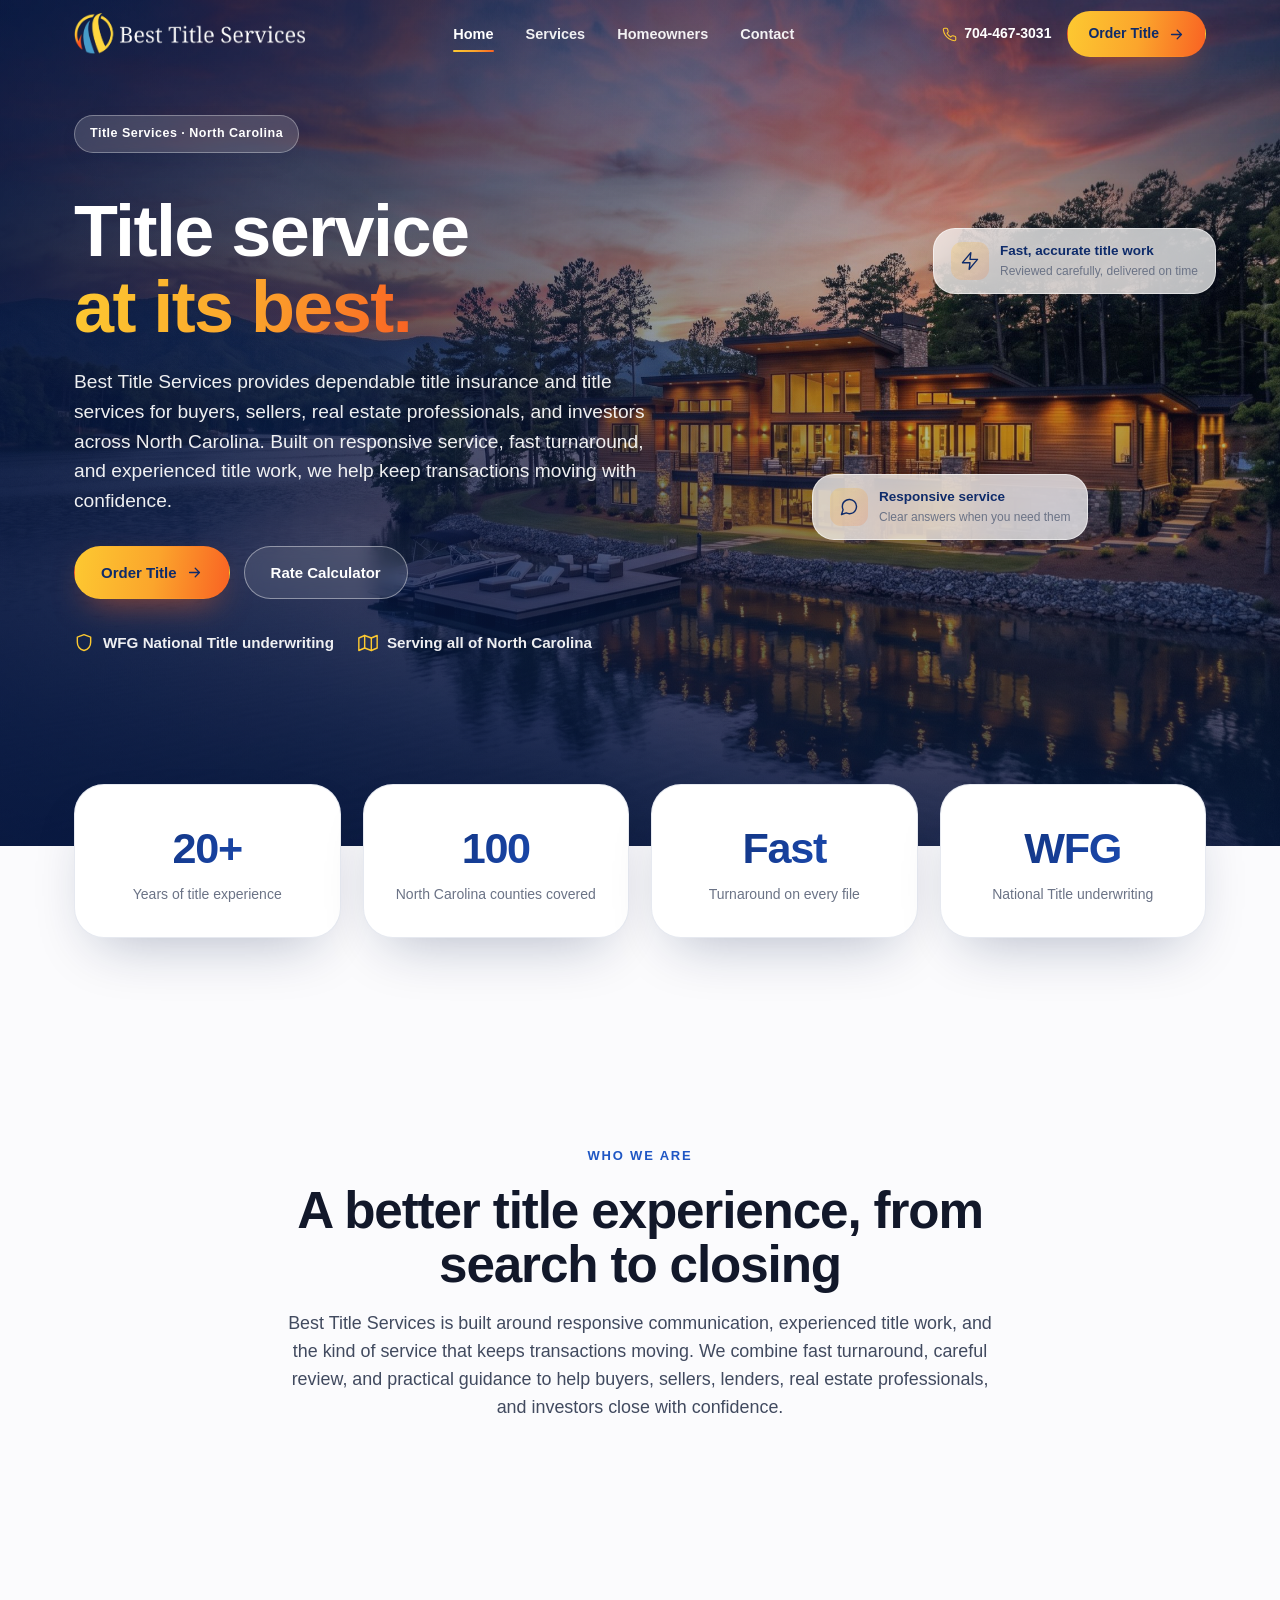
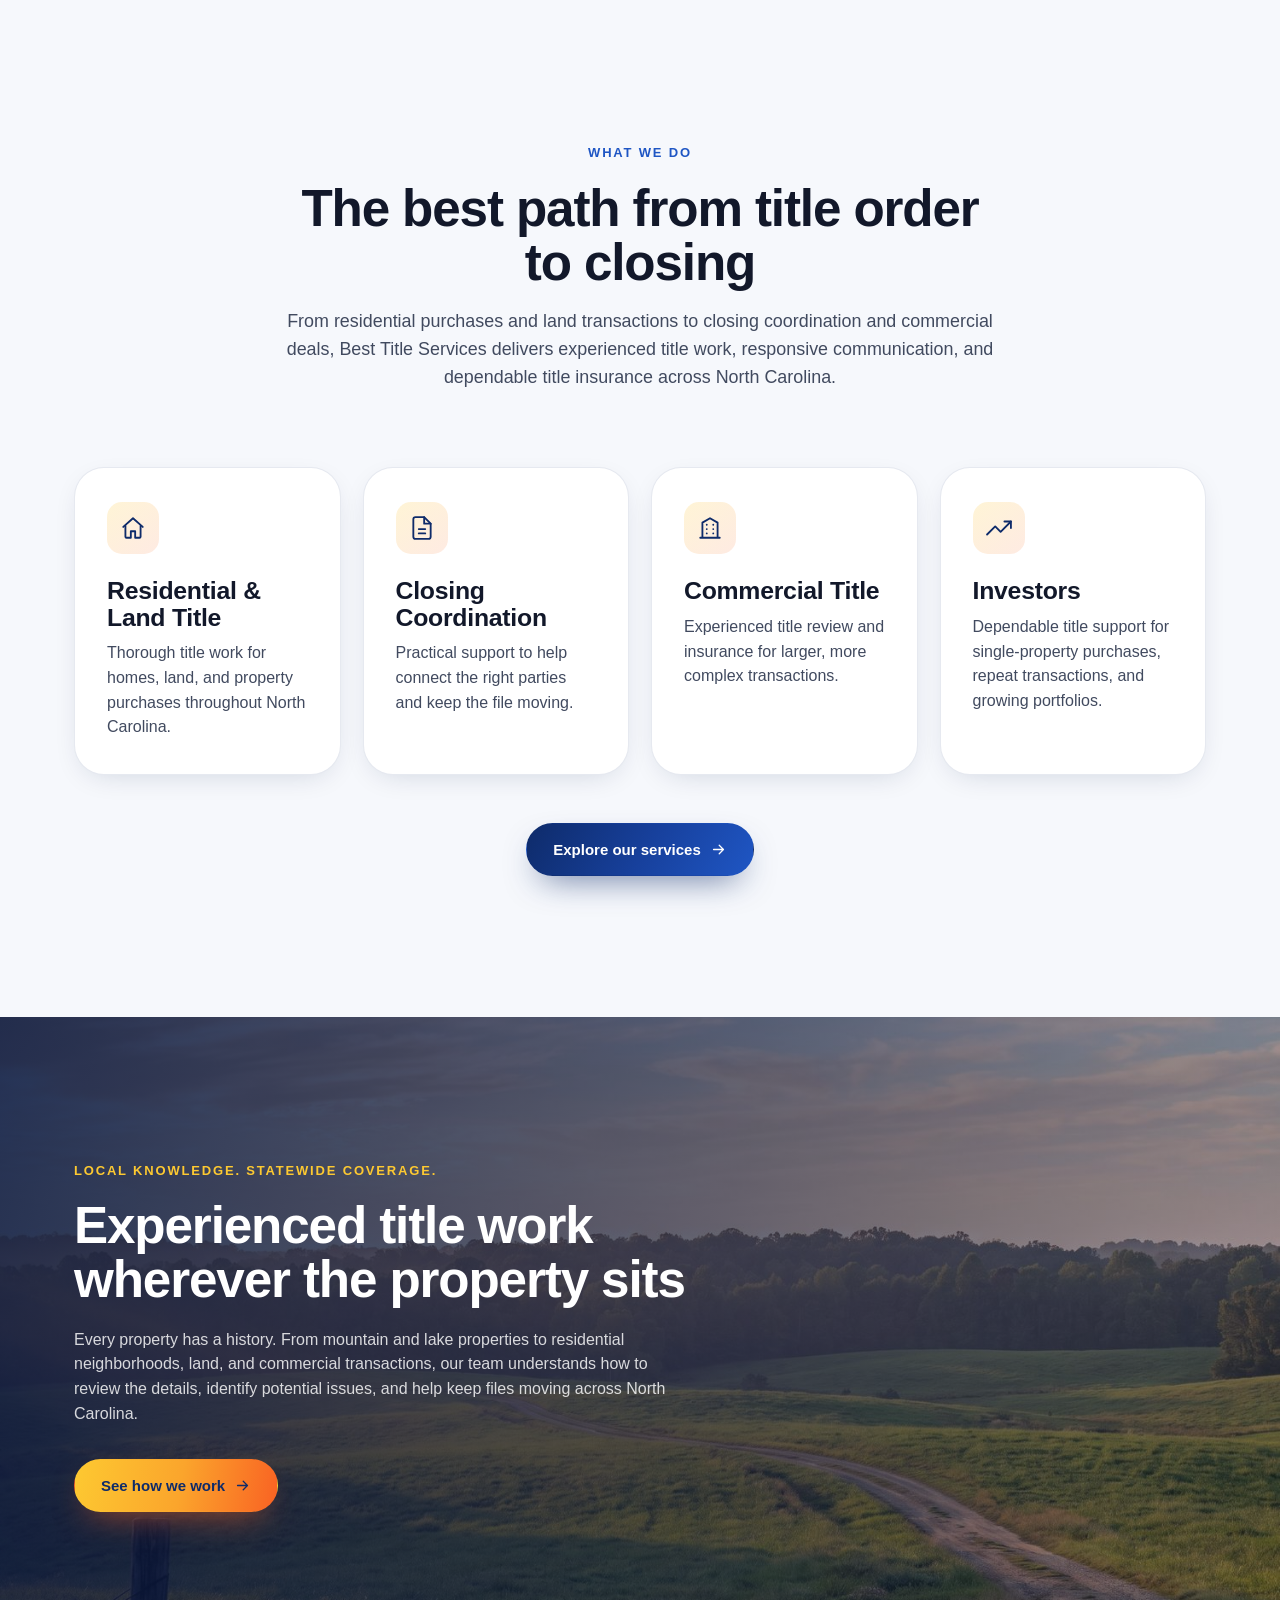
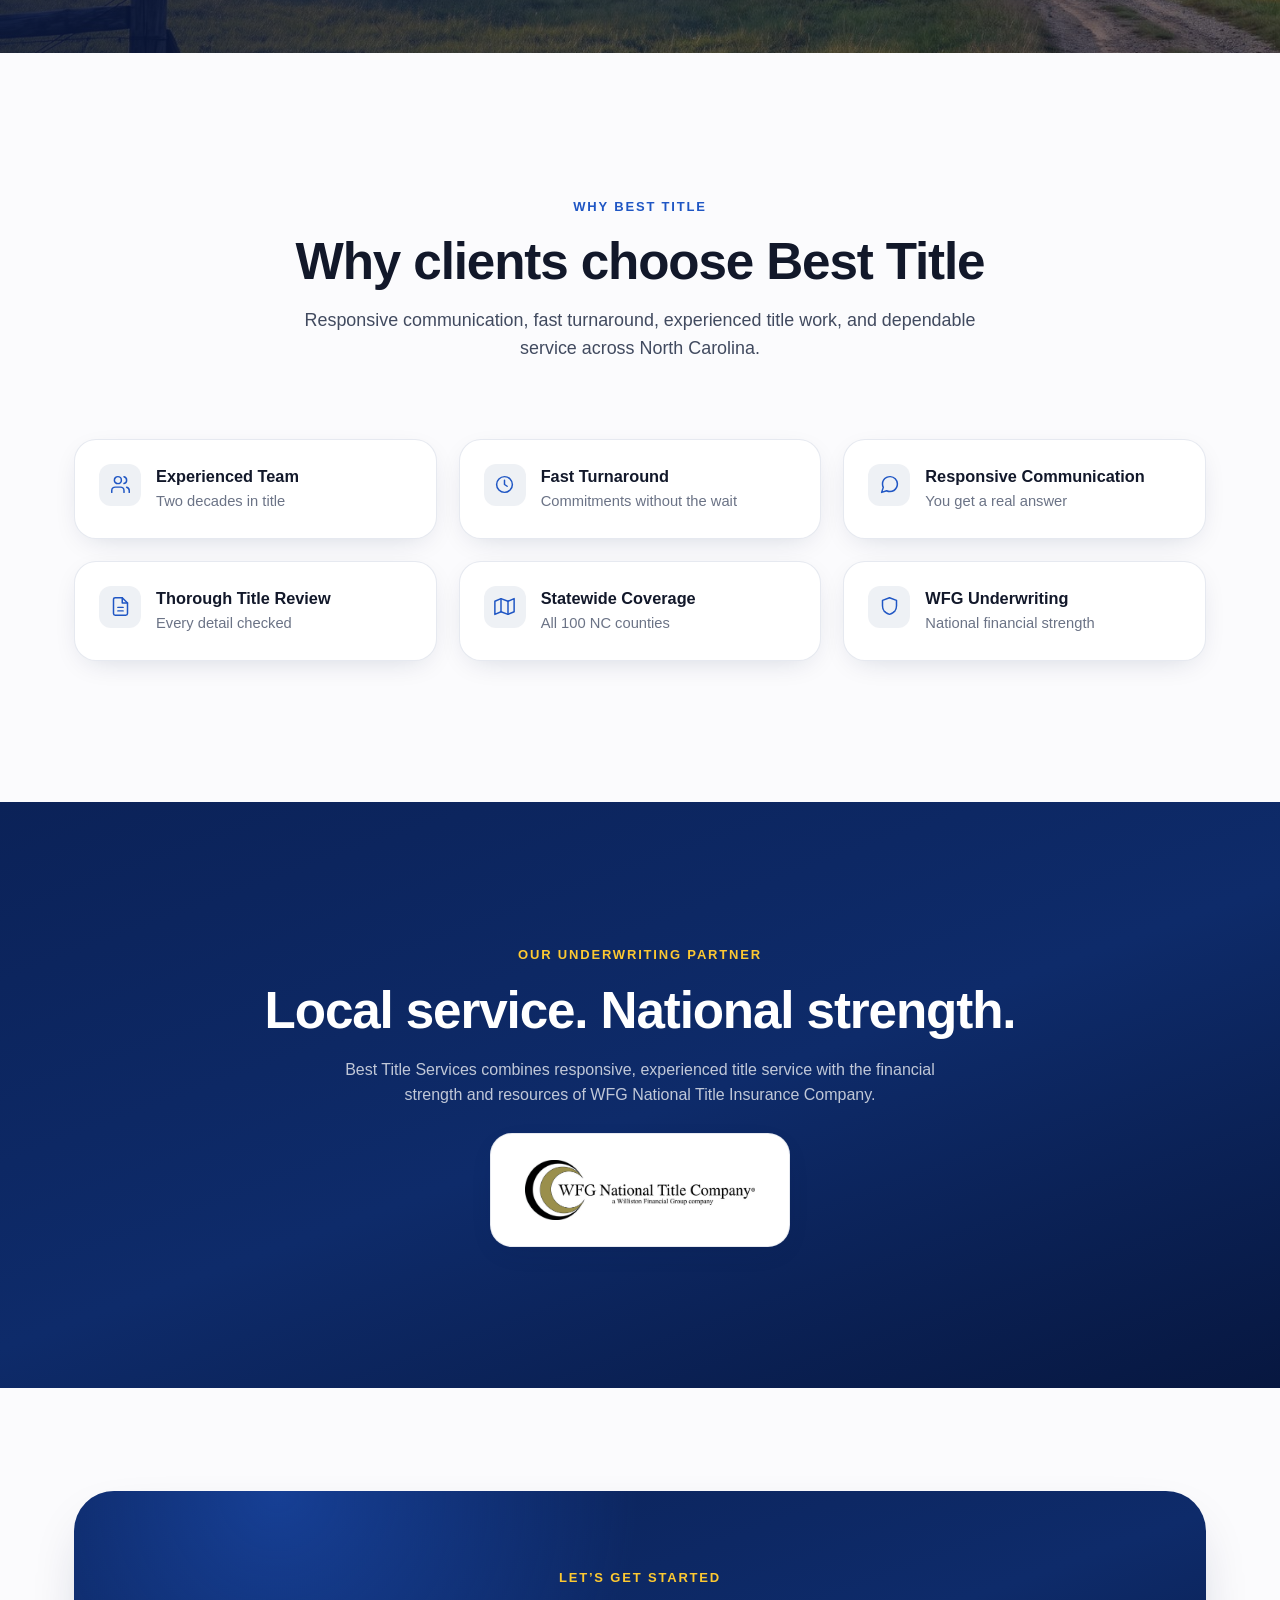
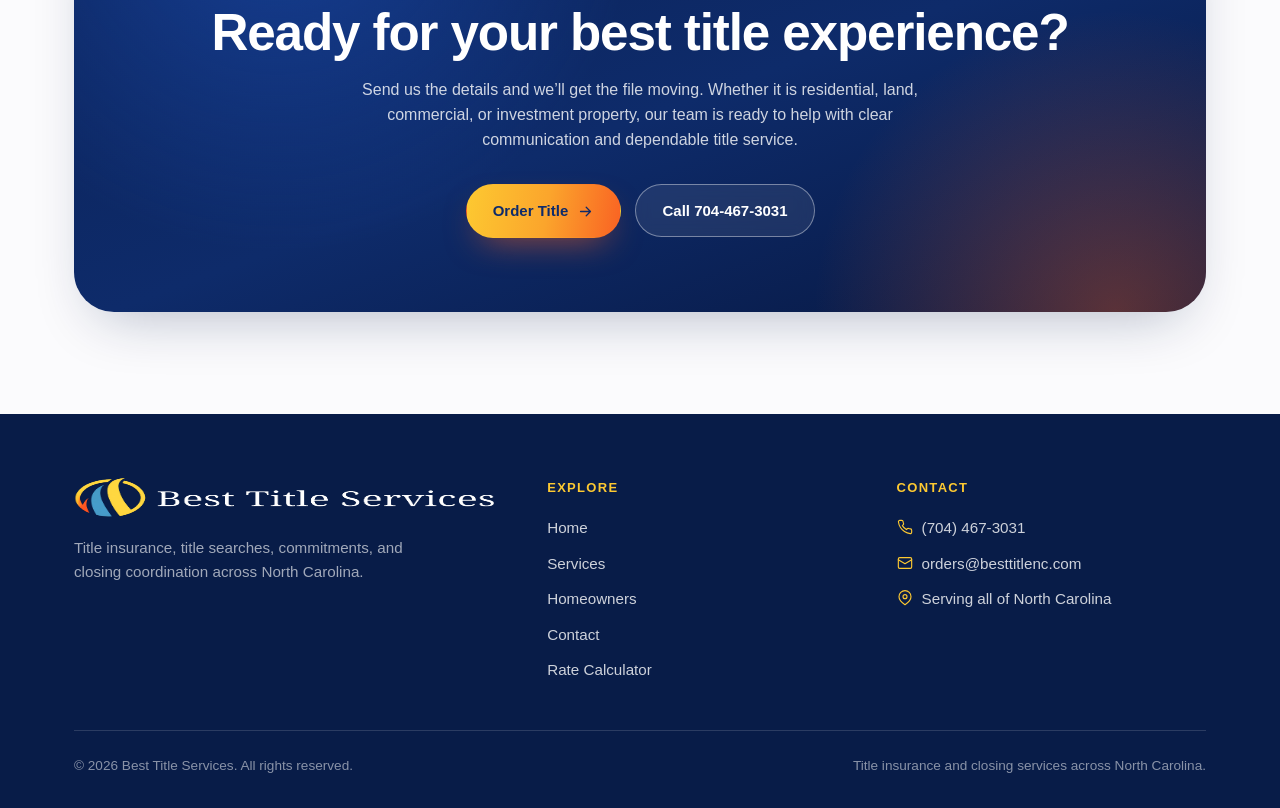
==== commit 9953800c: "Scope the site to North Carolina only Best Title Services operates in North Carolina, not both Carol" ====
--- a/index.html
+++ b/index.html
@@ -3,11 +3,11 @@
 <head>
 <meta charset="UTF-8" />
 <meta name="viewport" content="width=device-width, initial-scale=1.0" />
-<title>Best Title Services — Title Insurance &amp; Title Services in NC &amp; SC</title>
-<meta name="description" content="Best Title Services provides dependable title insurance, title searches, commitments, and closing coordination for buyers, sellers, lenders, real estate professionals, and investors across North and South Carolina." />
+<title>Best Title Services — Title Insurance &amp; Title Services in North Carolina</title>
+<meta name="description" content="Best Title Services provides dependable title insurance, title searches, commitments, and closing coordination for buyers, sellers, lenders, real estate professionals, and investors across North Carolina." />
 <link rel="canonical" href="https://www.besttitlenc.com/" />
-<meta property="og:title" content="Best Title Services — Title Insurance &amp; Title Services in NC &amp; SC" />
-<meta property="og:description" content="Best Title Services provides dependable title insurance, title searches, commitments, and closing coordination for buyers, sellers, lenders, real estate professionals, and investors across North and South Carolina." />
+<meta property="og:title" content="Best Title Services — Title Insurance &amp; Title Services in North Carolina" />
+<meta property="og:description" content="Best Title Services provides dependable title insurance, title searches, commitments, and closing coordination for buyers, sellers, lenders, real estate professionals, and investors across North Carolina." />
 <meta property="og:type" content="website" />
 <meta property="og:url" content="https://www.besttitlenc.com/" />
 <meta property="og:image" content="https://www.besttitlenc.com/assets/img/hero-lake.jpg" />
@@ -55,16 +55,16 @@
   </div>
   <div class="wrap">
     <div class="hero__content" data-reveal>
-      <span class="hero__badge">Title Services &middot; North &amp; South Carolina</span>
+      <span class="hero__badge">Title Services &middot; North Carolina</span>
       <h1>Title service <span class="text-grad">at its best.</span></h1>
-      <p class="hero__sub">Best Title Services provides dependable title insurance and title services for buyers, sellers, real estate professionals, and investors across North &amp; South Carolina. Built on responsive service, fast turnaround, and experienced title work, we help keep transactions moving with confidence.</p>
+      <p class="hero__sub">Best Title Services provides dependable title insurance and title services for buyers, sellers, real estate professionals, and investors across North Carolina. Built on responsive service, fast turnaround, and experienced title work, we help keep transactions moving with confidence.</p>
       <div class="hero__actions">
         <a href="mailto:orders@besttitlenc.com?subject=New%20Title%20Request%20Best%20Title%20Services" class="btn btn--gold">Order Title <svg viewBox="0 0 24 24" fill="none" stroke="currentColor" stroke-width="1.8" stroke-linecap="round" stroke-linejoin="round"><path d="M5 12h14M13 6l6 6-6 6"/></svg></a>
         <a href="https://rates.wfgnationaltitle.com/" target="_blank" rel="noopener" class="btn btn--ghost">Rate Calculator</a>
       </div>
       <div class="hero-badges">
         <span><svg viewBox="0 0 24 24" fill="none" stroke="currentColor" stroke-width="1.7" stroke-linecap="round" stroke-linejoin="round"><path d="M12 2 4 5v6c0 5 3.4 8.6 8 10 4.6-1.4 8-5 8-10V5l-8-3z"/></svg> WFG National Title underwriting</span>
-        <span><svg viewBox="0 0 24 24" fill="none" stroke="currentColor" stroke-width="1.7" stroke-linecap="round" stroke-linejoin="round"><path d="m1 6 7-3 8 3 7-3v15l-7 3-8-3-7 3z"/><path d="M8 3v15M16 6v15"/></svg> Serving NC &amp; SC</span>
+        <span><svg viewBox="0 0 24 24" fill="none" stroke="currentColor" stroke-width="1.7" stroke-linecap="round" stroke-linejoin="round"><path d="m1 6 7-3 8 3 7-3v15l-7 3-8-3-7 3z"/><path d="M8 3v15M16 6v15"/></svg> Serving all of North Carolina</span>
       </div>
     </div>
   </div>
@@ -96,7 +96,7 @@
   <div class="wrap">
     <div class="stats">
       <div class="stat-card" data-reveal><b class="text-grad-b">20+</b><span>Years of title experience</span></div>
-      <div class="stat-card d1" data-reveal><b class="text-grad-b">146</b><span>Counties across NC &amp; SC</span></div>
+      <div class="stat-card d1" data-reveal><b class="text-grad-b">100</b><span>North Carolina counties covered</span></div>
       <div class="stat-card d2" data-reveal><b class="text-grad-b">Fast</b><span>Turnaround on every file</span></div>
       <div class="stat-card d3" data-reveal><b class="text-grad-b">WFG</b><span>National Title underwriting</span></div>
     </div>
@@ -120,10 +120,10 @@
     <div class="section-head" data-reveal>
       <span class="eyebrow">What we do</span>
       <h2>The best path from title order to closing</h2>
-      <p>From residential purchases and land transactions to closing coordination and commercial deals, Best Title Services delivers experienced title work, responsive communication, and dependable title insurance across North &amp; South Carolina.</p>
+      <p>From residential purchases and land transactions to closing coordination and commercial deals, Best Title Services delivers experienced title work, responsive communication, and dependable title insurance across North Carolina.</p>
     </div>
     <div class="grid grid-4">
-      <a href="services.html" class="card" data-reveal><div class="card__ico"><svg viewBox="0 0 24 24" fill="none" stroke="currentColor" stroke-width="1.7" stroke-linecap="round" stroke-linejoin="round"><path d="m3 11 9-8 9 8"/><path d="M5 10v10a1 1 0 0 0 1 1h4v-6h4v6h4a1 1 0 0 0 1-1V10"/></svg></div><h3>Residential &amp; Land Title</h3><p>Thorough title work for homes, land, and property purchases across NC &amp; SC.</p></a>
+      <a href="services.html" class="card" data-reveal><div class="card__ico"><svg viewBox="0 0 24 24" fill="none" stroke="currentColor" stroke-width="1.7" stroke-linecap="round" stroke-linejoin="round"><path d="m3 11 9-8 9 8"/><path d="M5 10v10a1 1 0 0 0 1 1h4v-6h4v6h4a1 1 0 0 0 1-1V10"/></svg></div><h3>Residential &amp; Land Title</h3><p>Thorough title work for homes, land, and property purchases throughout North Carolina.</p></a>
       <a href="services.html" class="card d1" data-reveal><div class="card__ico"><svg viewBox="0 0 24 24" fill="none" stroke="currentColor" stroke-width="1.7" stroke-linecap="round" stroke-linejoin="round"><path d="M14 2H6a2 2 0 0 0-2 2v16a2 2 0 0 0 2 2h12a2 2 0 0 0 2-2V8z"/><path d="M14 2v6h6M9 13h6M9 17h6"/></svg></div><h3>Closing Coordination</h3><p>Practical support to help connect the right parties and keep the file moving.</p></a>
       <a href="services.html" class="card d2" data-reveal><div class="card__ico"><svg viewBox="0 0 24 24" fill="none" stroke="currentColor" stroke-width="1.7" stroke-linecap="round" stroke-linejoin="round"><path d="M3 21h18M5 21V7l7-4 7 4v14M9 9h.01M15 9h.01M9 13h.01M15 13h.01M9 17h.01M15 17h.01"/></svg></div><h3>Commercial Title</h3><p>Experienced title review and insurance for larger, more complex transactions.</p></a>
       <a href="services.html" class="card d3" data-reveal><div class="card__ico"><svg viewBox="0 0 24 24" fill="none" stroke="currentColor" stroke-width="1.7" stroke-linecap="round" stroke-linejoin="round"><path d="M23 6 13.5 15.5l-5-5L1 18"/><path d="M17 6h6v6"/></svg></div><h3>Investors</h3><p>Dependable title support for single-property purchases, repeat transactions, and growing portfolios.</p></a>
@@ -139,9 +139,9 @@
   <div class="imgband__bg"><img src="assets/img/land.jpg" alt="Carolina foothills at golden hour" loading="lazy" width="1500" height="1125" /></div>
   <div class="wrap">
     <div style="max-width:620px;" data-reveal>
-      <span class="eyebrow">Local knowledge. Broad Carolinas coverage.</span>
+      <span class="eyebrow">Local knowledge. Statewide coverage.</span>
       <h2>Experienced title work wherever the property sits</h2>
-      <p style="margin-top:20px;">Every property has a history. From mountain and lake properties to residential neighborhoods, land, and commercial transactions, our team understands how to review the details, identify potential issues, and help keep files moving across North &amp; South Carolina.</p>
+      <p style="margin-top:20px;">Every property has a history. From mountain and lake properties to residential neighborhoods, land, and commercial transactions, our team understands how to review the details, identify potential issues, and help keep files moving across North Carolina.</p>
       <div style="margin-top:32px;">
         <a href="services.html" class="btn btn--gold">See how we work <svg viewBox="0 0 24 24" fill="none" stroke="currentColor" stroke-width="1.8" stroke-linecap="round" stroke-linejoin="round"><path d="M5 12h14M13 6l6 6-6 6"/></svg></a>
       </div>
@@ -155,14 +155,14 @@
     <div class="section-head" data-reveal>
       <span class="eyebrow">Why Best Title</span>
       <h2>Why clients choose Best Title</h2>
-      <p>Responsive communication, fast turnaround, experienced title work, and dependable service across North &amp; South Carolina.</p>
+      <p>Responsive communication, fast turnaround, experienced title work, and dependable service across North Carolina.</p>
     </div>
     <div class="grid grid-3">
       <div class="feature" data-reveal><div class="feature__ico"><svg viewBox="0 0 24 24" fill="none" stroke="currentColor" stroke-width="1.7" stroke-linecap="round" stroke-linejoin="round"><path d="M16 21v-2a4 4 0 0 0-4-4H6a4 4 0 0 0-4 4v2"/><circle cx="9" cy="7" r="4"/><path d="M22 21v-2a4 4 0 0 0-3-3.87M16 3.13a4 4 0 0 1 0 7.75"/></svg></div><div><b>Experienced Team</b><span>Two decades in title</span></div></div>
       <div class="feature d1" data-reveal><div class="feature__ico"><svg viewBox="0 0 24 24" fill="none" stroke="currentColor" stroke-width="1.7" stroke-linecap="round" stroke-linejoin="round"><circle cx="12" cy="12" r="9"/><path d="M12 7v5l3 2"/></svg></div><div><b>Fast Turnaround</b><span>Commitments without the wait</span></div></div>
       <div class="feature d2" data-reveal><div class="feature__ico"><svg viewBox="0 0 24 24" fill="none" stroke="currentColor" stroke-width="1.7" stroke-linecap="round" stroke-linejoin="round"><path d="M21 11.5a8.4 8.4 0 0 1-.9 3.8 8.5 8.5 0 0 1-7.6 4.7 8.4 8.4 0 0 1-3.8-.9L3 21l1.9-5.7a8.4 8.4 0 0 1-.9-3.8 8.5 8.5 0 0 1 4.7-7.6 8.4 8.4 0 0 1 3.8-.9h.5a8.5 8.5 0 0 1 8 8v.5z"/></svg></div><div><b>Responsive Communication</b><span>You get a real answer</span></div></div>
       <div class="feature" data-reveal><div class="feature__ico"><svg viewBox="0 0 24 24" fill="none" stroke="currentColor" stroke-width="1.7" stroke-linecap="round" stroke-linejoin="round"><path d="M14 2H6a2 2 0 0 0-2 2v16a2 2 0 0 0 2 2h12a2 2 0 0 0 2-2V8z"/><path d="M14 2v6h6M9 13h6M9 17h6"/></svg></div><div><b>Thorough Title Review</b><span>Every detail checked</span></div></div>
-      <div class="feature d1" data-reveal><div class="feature__ico"><svg viewBox="0 0 24 24" fill="none" stroke="currentColor" stroke-width="1.7" stroke-linecap="round" stroke-linejoin="round"><path d="m1 6 7-3 8 3 7-3v15l-7 3-8-3-7 3z"/><path d="M8 3v15M16 6v15"/></svg></div><div><b>NC &amp; SC Coverage</b><span>146 counties, both states</span></div></div>
+      <div class="feature d1" data-reveal><div class="feature__ico"><svg viewBox="0 0 24 24" fill="none" stroke="currentColor" stroke-width="1.7" stroke-linecap="round" stroke-linejoin="round"><path d="m1 6 7-3 8 3 7-3v15l-7 3-8-3-7 3z"/><path d="M8 3v15M16 6v15"/></svg></div><div><b>Statewide Coverage</b><span>All 100 NC counties</span></div></div>
       <div class="feature d2" data-reveal><div class="feature__ico"><svg viewBox="0 0 24 24" fill="none" stroke="currentColor" stroke-width="1.7" stroke-linecap="round" stroke-linejoin="round"><path d="M12 2 4 5v6c0 5 3.4 8.6 8 10 4.6-1.4 8-5 8-10V5l-8-3z"/></svg></div><div><b>WFG Underwriting</b><span>National financial strength</span></div></div>
     </div>
   </div>
@@ -201,7 +201,7 @@
     <div class="footer__grid">
       <div>
         <div class="footer__logo"><img src="assets/img/logo-light.png" alt="Best Title Services" width="420" height="200" /></div>
-        <p>Title insurance, title searches, commitments, and closing coordination across North &amp; South Carolina.</p>
+        <p>Title insurance, title searches, commitments, and closing coordination across North Carolina.</p>
       </div>
       <div>
         <h4>Explore</h4>
@@ -218,13 +218,13 @@
         <div class="footer__contact">
           <a href="tel:7044673031"><svg viewBox="0 0 24 24" fill="none" stroke="currentColor" stroke-width="1.7" stroke-linecap="round" stroke-linejoin="round"><path d="M22 16.92v3a2 2 0 0 1-2.18 2 19.79 19.79 0 0 1-8.63-3.07 19.5 19.5 0 0 1-6-6 19.79 19.79 0 0 1-3.07-8.67A2 2 0 0 1 4.11 2h3a2 2 0 0 1 2 1.72 12.84 12.84 0 0 0 .7 2.81 2 2 0 0 1-.45 2.11L8.09 9.91a16 16 0 0 0 6 6l1.27-1.27a2 2 0 0 1 2.11-.45 12.84 12.84 0 0 0 2.81.7A2 2 0 0 1 22 16.92z"/></svg>(704) 467-3031</a>
           <a href="mailto:orders@besttitlenc.com"><svg viewBox="0 0 24 24" fill="none" stroke="currentColor" stroke-width="1.7" stroke-linecap="round" stroke-linejoin="round"><rect x="2" y="4" width="20" height="16" rx="2"/><path d="m22 7-10 6L2 7"/></svg>orders@besttitlenc.com</a>
-          <span><svg viewBox="0 0 24 24" fill="none" stroke="currentColor" stroke-width="1.7" stroke-linecap="round" stroke-linejoin="round"><path d="M21 10c0 6-9 12-9 12s-9-6-9-12a9 9 0 0 1 18 0z"/><circle cx="12" cy="10" r="3"/></svg>Serving North &amp; South Carolina</span>
+          <span><svg viewBox="0 0 24 24" fill="none" stroke="currentColor" stroke-width="1.7" stroke-linecap="round" stroke-linejoin="round"><path d="M21 10c0 6-9 12-9 12s-9-6-9-12a9 9 0 0 1 18 0z"/><circle cx="12" cy="10" r="3"/></svg>Serving all of North Carolina</span>
         </div>
       </div>
     </div>
     <div class="footer__bottom">
       <span>&copy; <span id="year">2026</span> Best Title Services. All rights reserved.</span>
-      <span>Title insurance and closing services across NC &amp; SC.</span>
+      <span>Title insurance and closing services across North Carolina.</span>
     </div>
   </div>
 </footer>
--- a/assets/css/style.css
+++ b/assets/css/style.css
@@ -1,6 +1,6 @@
 /* =========================================================
    Best Title Services — Design System
-   North & South Carolina · Apple-inspired · floating glass · soft motion
+   North Carolina · Apple-inspired · floating glass · soft motion
    Brand: #0e2b6a navy · #fdc931 gold · #f96223 orange
    ========================================================= */
 
